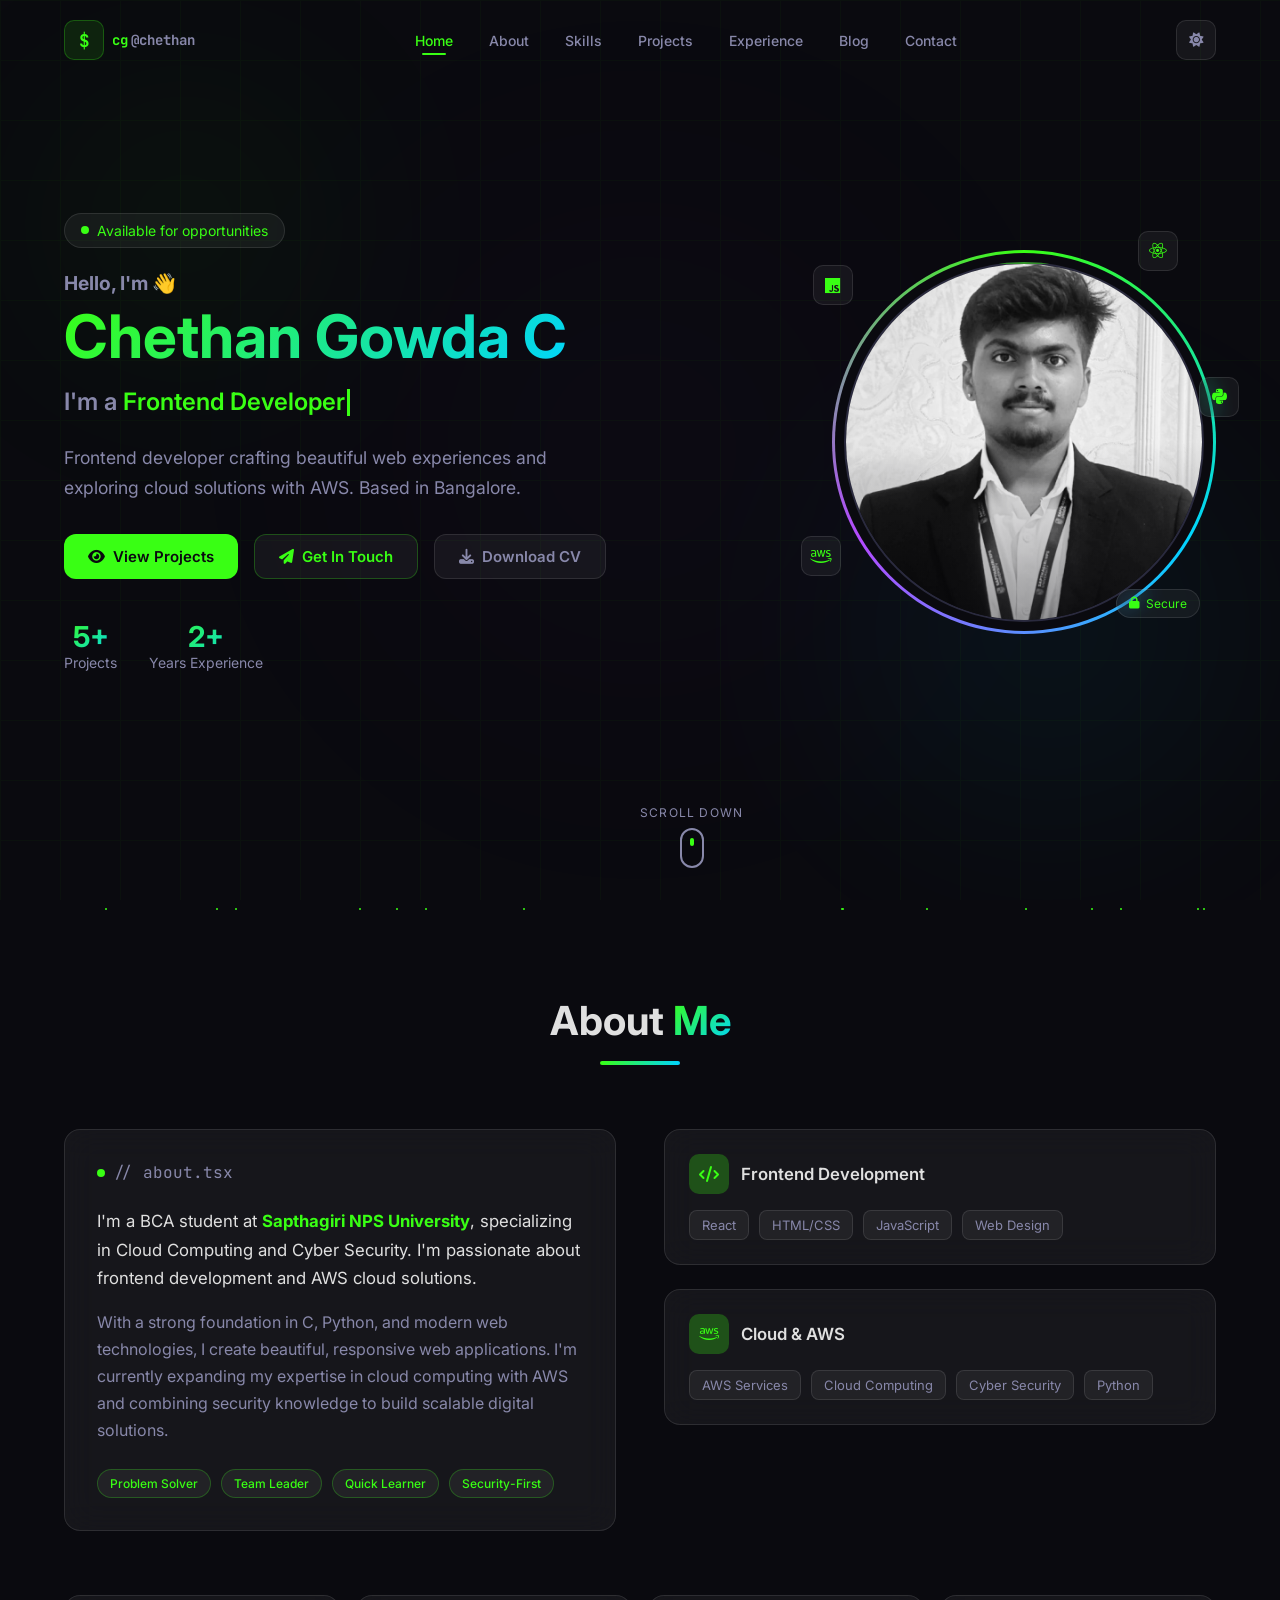
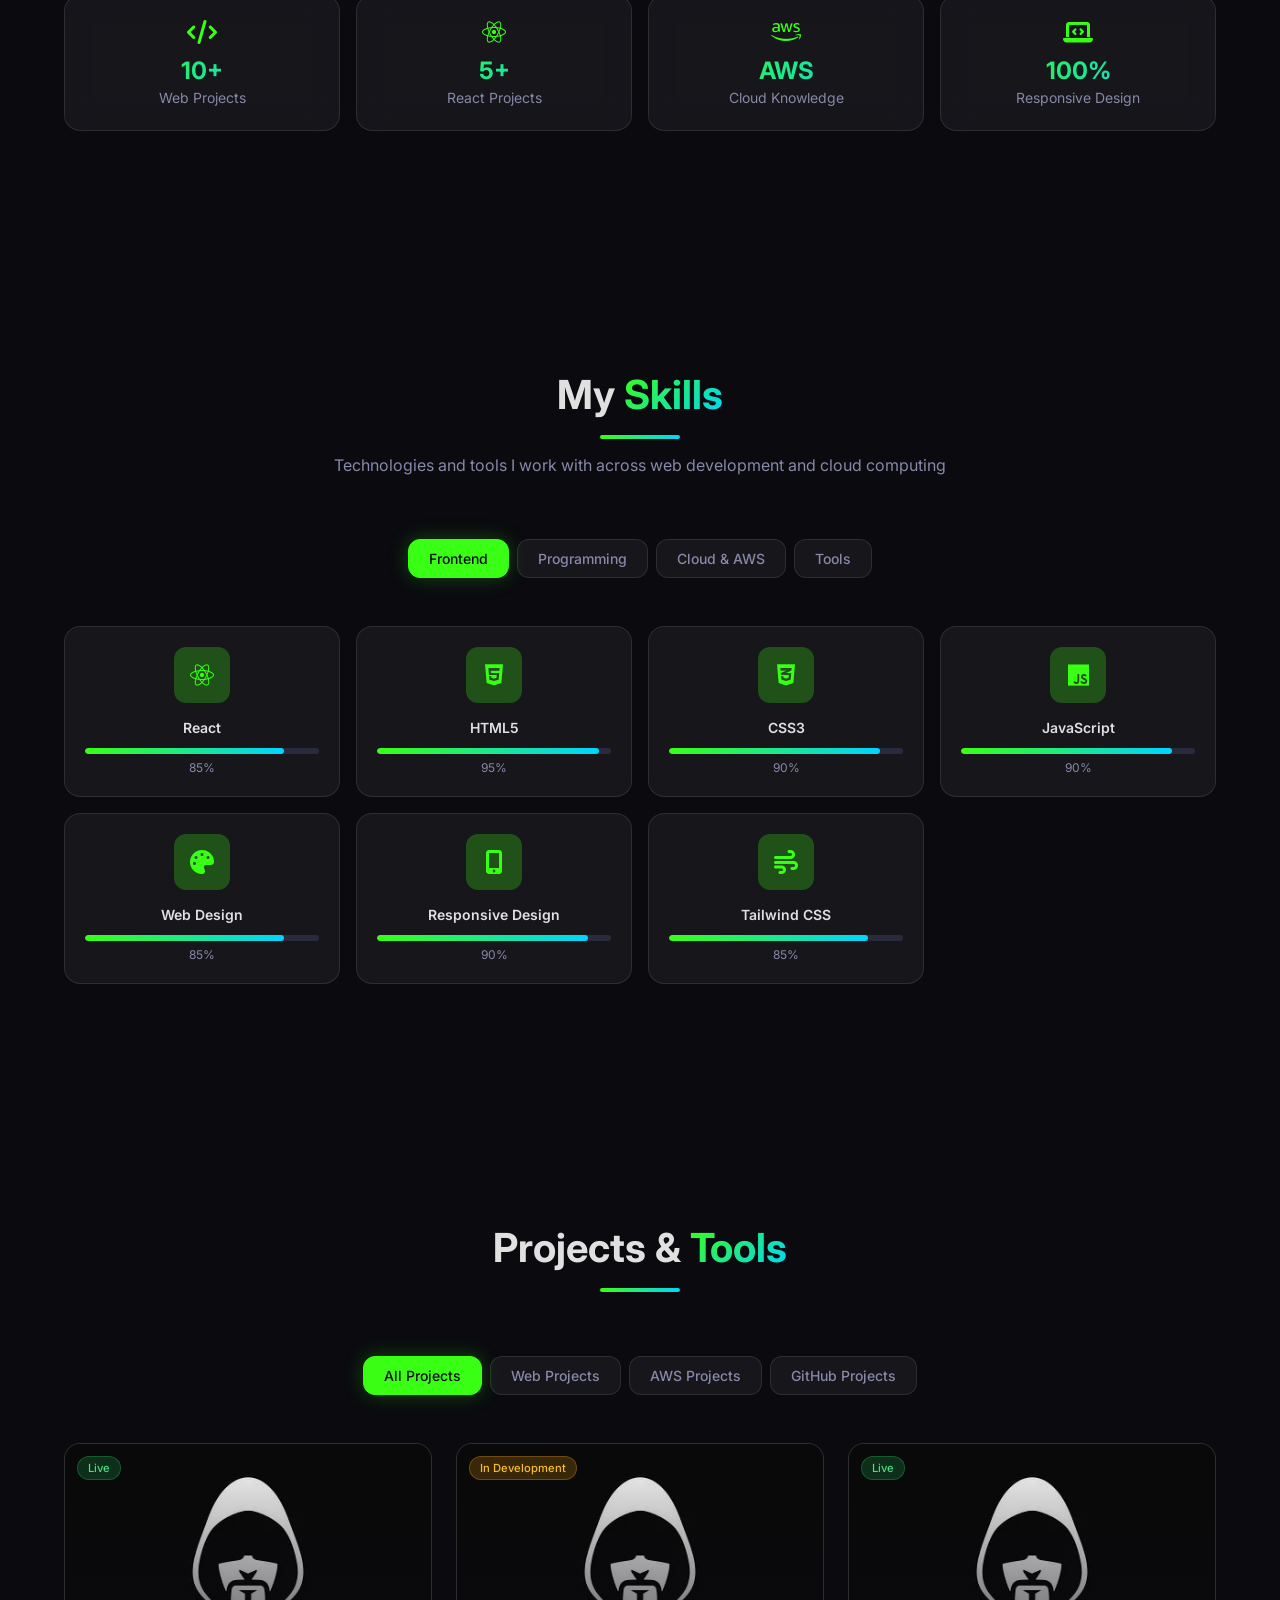
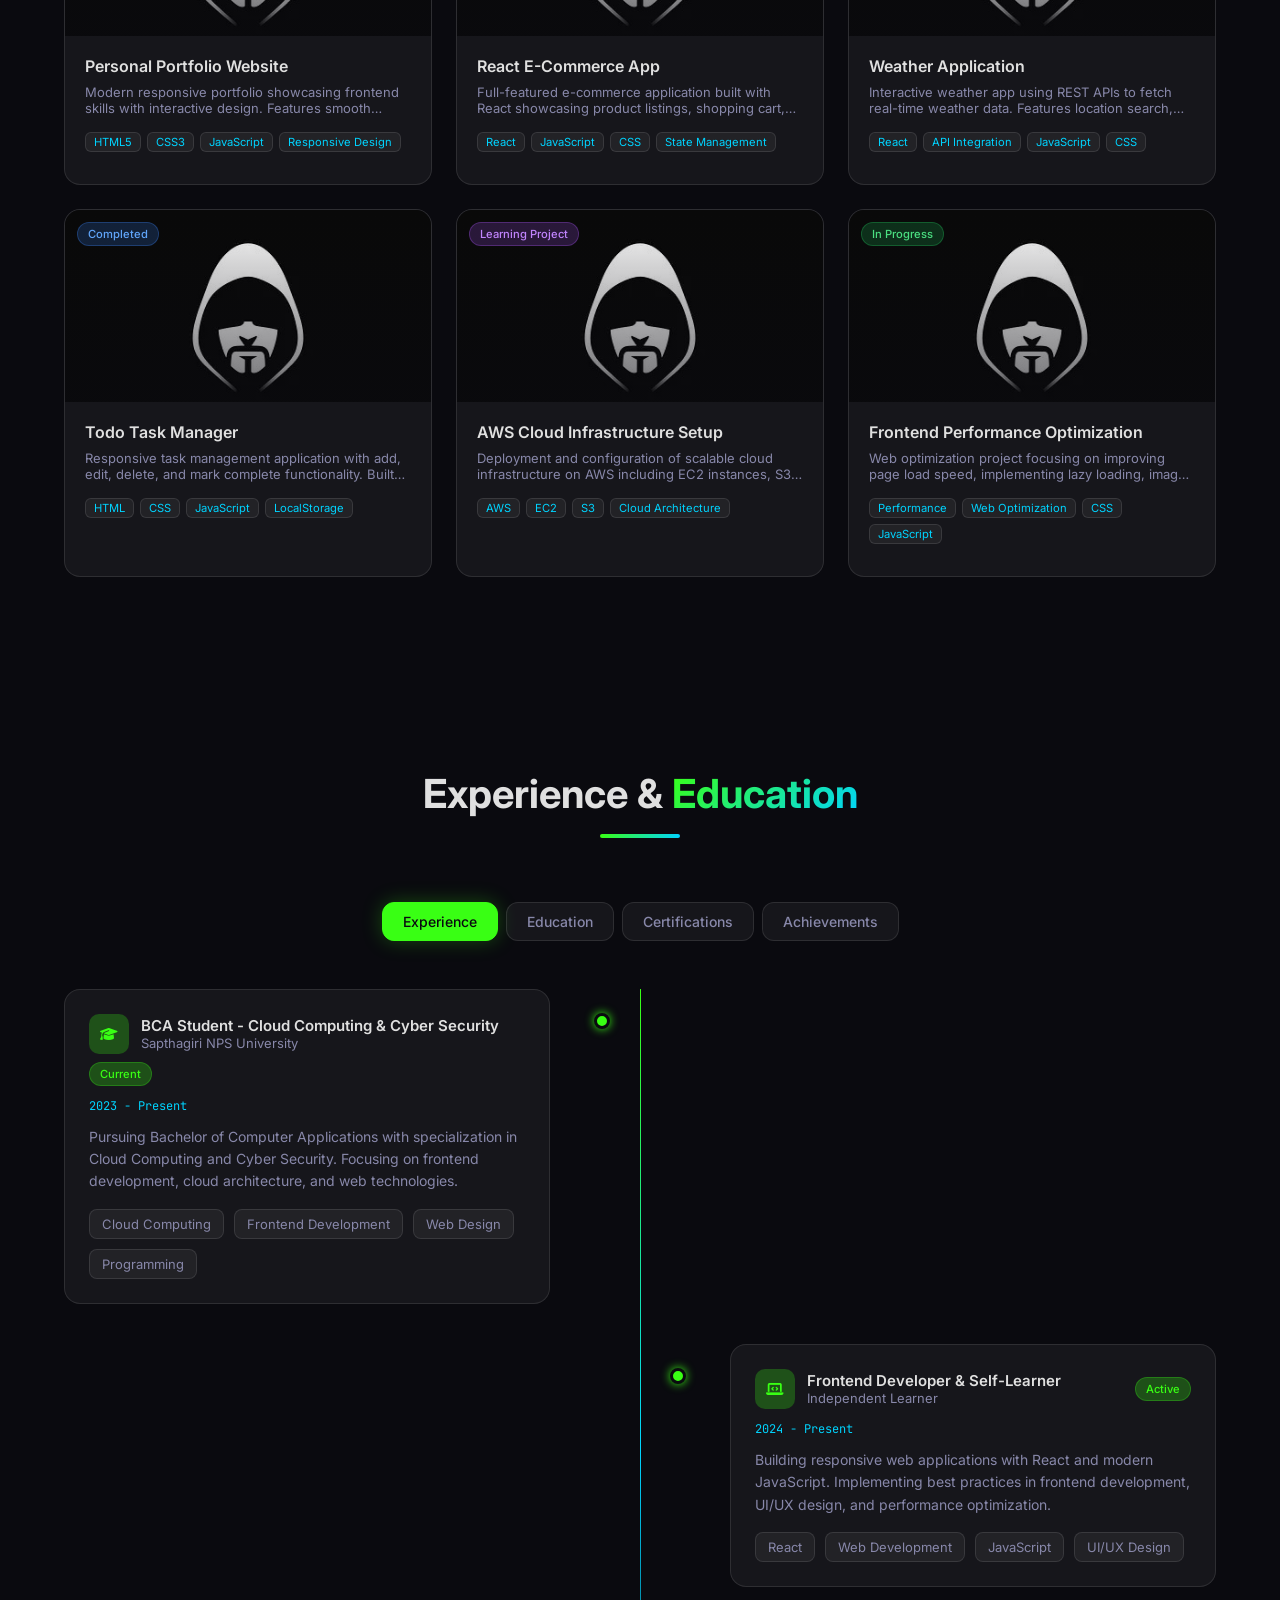
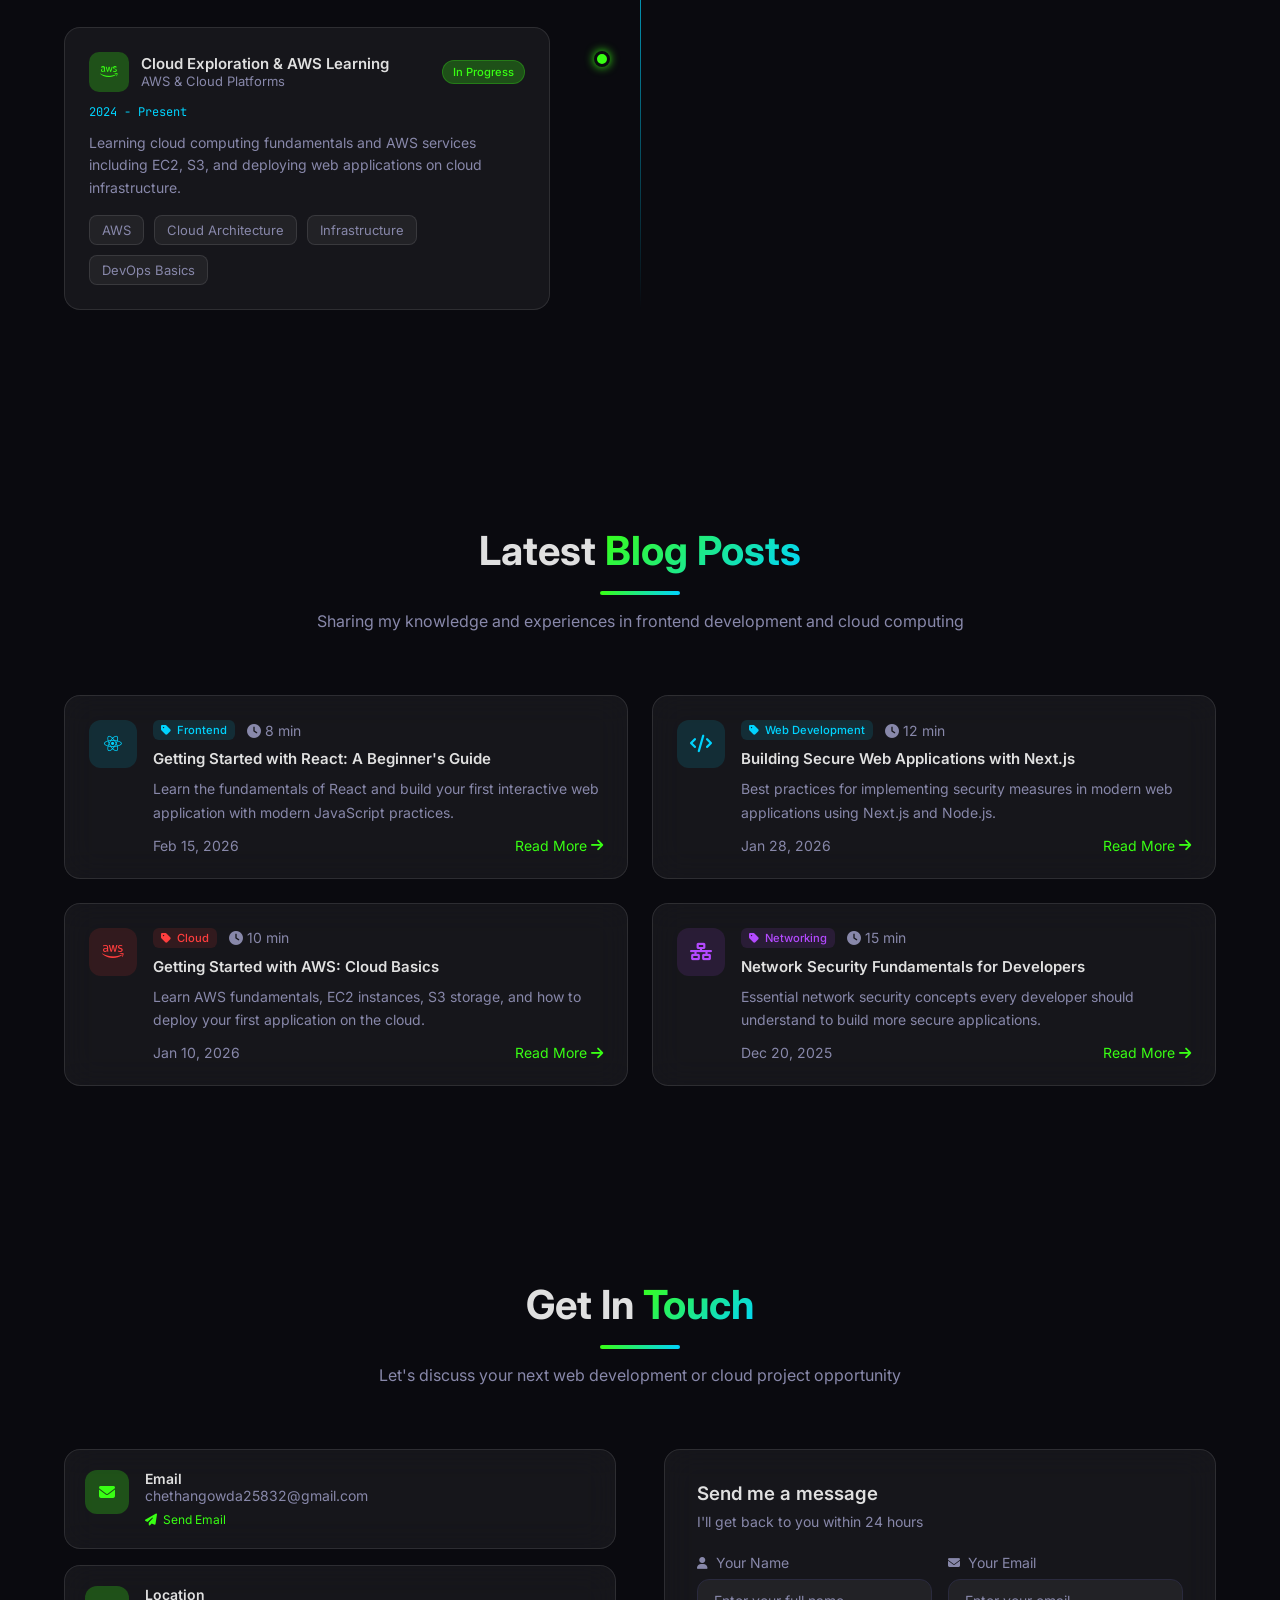
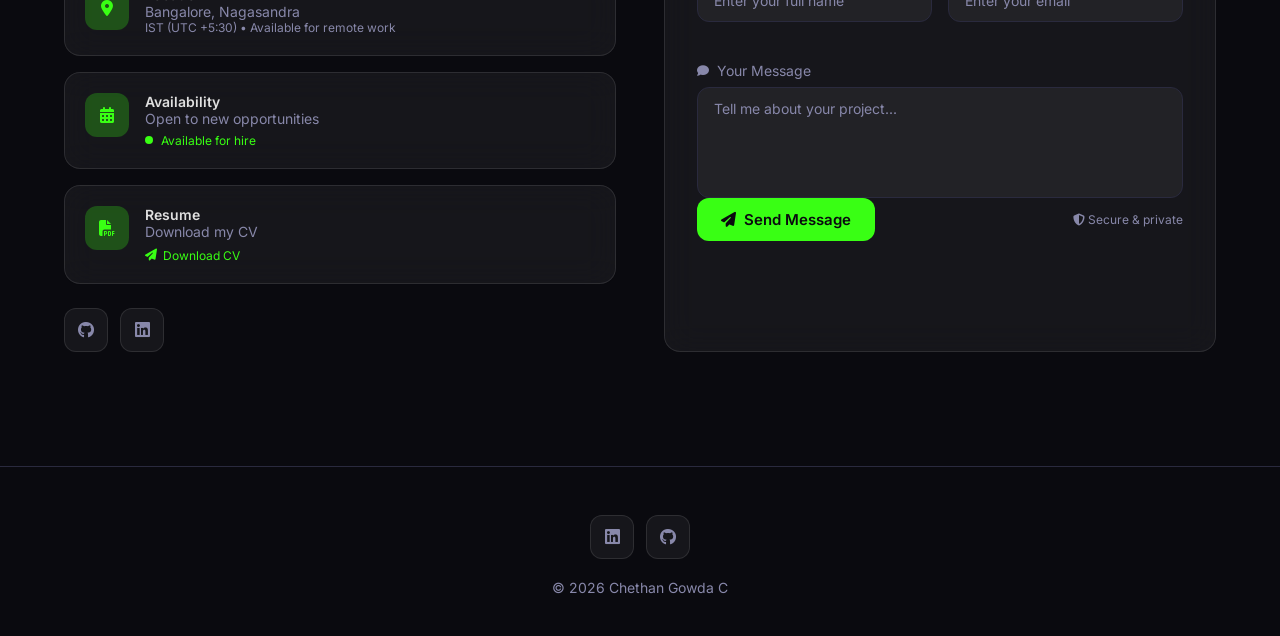
==== index.html @ 8b2dce55 "first commit" ====
<!DOCTYPE html>
<html lang="en" class="dark">
<head>
  <meta charset="UTF-8" />
  <meta name="viewport" content="width=device-width, initial-scale=1.0" />
  <title>Chethan Gowda C | Frontend Developer & AWS Cloud Professional</title>
  <meta name="description" content="Chethan Gowda C – Frontend developer, AWS cloud professional, and BCA student at Sapthagiri NPS University. Explore my projects, skills, and experience." />
  <link rel="preconnect" href="https://fonts.googleapis.com" />
  <link rel="preconnect" href="https://fonts.gstatic.com" crossorigin />
  <link href="https://fonts.googleapis.com/css2?family=Inter:wght@300;400;500;600;700;800&family=JetBrains+Mono:wght@400;600&display=swap" rel="stylesheet" />
  <!-- Font Awesome for icons -->
  <link rel="stylesheet" href="https://cdnjs.cloudflare.com/ajax/libs/font-awesome/6.5.1/css/all.min.css" />
  <link rel="stylesheet" href="style.css" />
</head>
<body>
  <!-- Cyber Grid Background -->
  <div class="cyber-grid"></div>

  <!-- Floating Particles -->
  <div id="particles-container"></div>

  <!-- ===== NAVBAR ===== -->
  <nav id="navbar">
    <div class="nav-inner">
      <button class="nav-logo" onclick="scrollToSection('home')">
        <div class="nav-logo-icon"><span>$</span></div>
        <div class="nav-logo-text"><span class="neon">cg</span><span class="muted">@chethan</span></div>
      </button>

      <div class="nav-links" id="nav-links">
        <button onclick="scrollToSection('home')" data-section="home">Home</button>
        <button onclick="scrollToSection('about')" data-section="about">About</button>
        <button onclick="scrollToSection('skills')" data-section="skills">Skills</button>
        <button onclick="scrollToSection('projects')" data-section="projects">Projects</button>
        <button onclick="scrollToSection('experience')" data-section="experience">Experience</button>
        <button onclick="scrollToSection('blog')" data-section="blog">Blog</button>
        <button onclick="scrollToSection('contact')" data-section="contact">Contact</button>
      </div>

      <div class="nav-actions">
        <button id="theme-toggle" class="icon-btn" title="Toggle theme" onclick="toggleTheme()">
          <i class="fas fa-sun"></i>
        </button>
        <button class="icon-btn mobile-menu-btn" id="mobile-menu-btn" onclick="toggleMobileMenu()">
          <i class="fas fa-bars"></i>
        </button>
      </div>
    </div>

    <!-- Mobile Menu -->
    <div class="mobile-menu" id="mobile-menu">
      <button onclick="scrollToSection('home'); closeMobileMenu()" data-section="home">Home</button>
      <button onclick="scrollToSection('about'); closeMobileMenu()" data-section="about">About</button>
      <button onclick="scrollToSection('skills'); closeMobileMenu()" data-section="skills">Skills</button>
      <button onclick="scrollToSection('projects'); closeMobileMenu()" data-section="projects">Projects</button>
      <button onclick="scrollToSection('experience'); closeMobileMenu()" data-section="experience">Experience</button>
      <button onclick="scrollToSection('blog'); closeMobileMenu()" data-section="blog">Blog</button>
      <button onclick="scrollToSection('contact'); closeMobileMenu()" data-section="contact">Contact</button>
    </div>
  </nav>

  <!-- ===== HERO ===== -->
  <section id="home">
    <div class="orb orb-1"></div>
    <div class="orb orb-2"></div>
    <div class="orb orb-3"></div>

    <div class="section-container hero-inner">
      <div class="hero-text animate-in" style="--delay:0s">
        <div class="status-badge animate-in" style="--delay:0.2s">
          <span class="status-dot"></span>
          <span>Available for opportunities</span>
        </div>

        <h1 class="animate-in" style="--delay:0.3s">
          <span class="muted small-label">Hello, I'm 👋</span>
          <span class="gradient-text">Chethan Gowda C</span>
        </h1>

        <div class="typing-wrapper animate-in" style="--delay:0.4s">
          <span class="muted">I'm a </span>
          <span class="neon" id="typed-text"></span><span class="typing-cursor"></span>
        </div>

        <p class="hero-desc animate-in" style="--delay:0.5s">
          Frontend developer crafting beautiful web experiences and exploring cloud solutions with AWS. Based in Bangalore.
        </p>

        <div class="hero-btns animate-in" style="--delay:0.6s">
          <a href="#projects" onclick="scrollToSection('projects'); return false;" class="btn btn-primary">
            <i class="fas fa-eye"></i> View Projects
          </a>
          <a href="#contact" onclick="scrollToSection('contact'); return false;" class="btn btn-outline">
            <i class="fas fa-paper-plane"></i> Get In Touch
          </a>
          <a href="images/Chethan.pdf" download="Chethan_Gowda_C_CV.pdf" class="btn btn-ghost">
            <i class="fas fa-download"></i> Download CV
          </a>
        </div>

        <div class="hero-stats animate-in" style="--delay:0.8s">
          <div class="stat">
            <div class="stat-val gradient-text">5+</div>
            <div class="stat-lbl muted">Projects</div>
          </div>
          <div class="stat">
            <div class="stat-val gradient-text">2+</div>
            <div class="stat-lbl muted">Years Experience</div>
          </div>
        </div>
      </div>

      <div class="hero-image animate-in" style="--delay:0.4s">
        <div class="profile-ring">
          <div class="profile-ring-inner"></div>
        </div>
        <div class="profile-img-wrap">
          <img src="images/pic.png" alt="Aakash Sapkota" class="profile-img" />
          <div class="img-overlay"></div>
        </div>
        <div class="scan-line-wrap">
          <div class="scan-line"></div>
        </div>
        <div class="secure-badge float-anim">
          <i class="fas fa-lock"></i> Secure
        </div>
        <div class="float-icon fi-1 float-anim" style="--fd:0s"><i class="fab fa-js"></i></div>
        <div class="float-icon fi-2 float-anim" style="--fd:1s"><i class="fab fa-react"></i></div>
        <div class="float-icon fi-3 float-anim" style="--fd:2s"><i class="fab fa-aws"></i></div>
        <div class="float-icon fi-4 float-anim" style="--fd:1.5s"><i class="fab fa-python"></i></div>
      </div>
    </div>

    <div class="scroll-indicator animate-in" style="--delay:1.2s">
      <span>Scroll Down</span>
      <div class="scroll-mouse"><div class="scroll-dot"></div></div>
    </div>
  </section>

  <!-- ===== ABOUT ===== -->
  <section id="about">
    <div class="section-container">
      <div class="section-header reveal">
        <h2>About <span class="gradient-text">Me</span></h2>
        <div class="divider-line"></div>
      </div>

      <div class="about-grid">
        <div class="glass-card reveal" style="--delay:0s">
          <div class="code-label"><span class="dot-green"></span><span class="muted font-mono">// about.tsx</span></div>
          <p class="about-bio">
            I'm a BCA student at <strong class="neon">Sapthagiri NPS University</strong>, specializing in Cloud Computing and Cyber Security. I'm passionate about frontend development and AWS cloud solutions.
          </p>
          <p class="muted mt-4 lh-relaxed">
            With a strong foundation in C, Python, and modern web technologies, I create beautiful, responsive web applications. I'm currently expanding my expertise in cloud computing with AWS and combining security knowledge to build scalable digital solutions.
          </p>
          <div class="tags mt-6">
            <span class="tag">Problem Solver</span>
            <span class="tag">Team Leader</span>
            <span class="tag">Quick Learner</span>
            <span class="tag">Security-First</span>
          </div>
        </div>

        <div class="about-highlights reveal" style="--delay:0.2s">
          <div class="glass-card highlight-card">
            <div class="highlight-header">
              <div class="highlight-icon"><i class="fas fa-code"></i></div>
              <h3>Frontend Development</h3>
            </div>
            <div class="tags">
              <span class="tag-sm">React</span>
              <span class="tag-sm">HTML/CSS</span>
              <span class="tag-sm">JavaScript</span>
              <span class="tag-sm">Web Design</span>
            </div>
          </div>
          <div class="glass-card highlight-card">
            <div class="highlight-header">
              <div class="highlight-icon"><i class="fab fa-aws"></i></div>
              <h3>Cloud & AWS</h3>
            </div>
            <div class="tags">
              <span class="tag-sm">AWS Services</span>
              <span class="tag-sm">Cloud Computing</span>
              <span class="tag-sm">Cyber Security</span>
              <span class="tag-sm">Python</span>
            </div>
          </div>
        </div>
      </div>

      <div class="stats-row">
        <div class="glass-card stat-card reveal" style="--delay:0s">
          <i class="fas fa-code stat-icon"></i>
          <div class="stat-val gradient-text">10+</div>
          <div class="stat-lbl muted">Web Projects</div>
        </div>
        <div class="glass-card stat-card reveal" style="--delay:0.1s">
          <i class="fab fa-react stat-icon"></i>
          <div class="stat-val gradient-text">5+</div>
          <div class="stat-lbl muted">React Projects</div>
        </div>
        <div class="glass-card stat-card reveal" style="--delay:0.2s">
          <i class="fab fa-aws stat-icon"></i>
          <div class="stat-val gradient-text">AWS</div>
          <div class="stat-lbl muted">Cloud Knowledge</div>
        </div>
        <div class="glass-card stat-card reveal" style="--delay:0.3s">
          <i class="fas fa-laptop-code stat-icon"></i>
          <div class="stat-val gradient-text">100%</div>
          <div class="stat-lbl muted">Responsive Design</div>
        </div>
      </div>
    </div>
  </section>

  <!-- ===== SKILLS ===== -->
  <section id="skills">
    <div class="section-container">
      <div class="section-header reveal">
        <h2>My <span class="gradient-text">Skills</span></h2>
        <div class="divider-line"></div>
        <p class="muted mt-4">Technologies and tools I work with across web development and cloud computing</p>
      </div>

      <div class="tab-btns reveal" id="skill-tabs">
        <button class="tab-btn active" onclick="switchSkillTab(0, this)">Frontend</button>
        <button class="tab-btn" onclick="switchSkillTab(1, this)">Programming</button>
        <button class="tab-btn" onclick="switchSkillTab(2, this)">Cloud & AWS</button>
        <button class="tab-btn" onclick="switchSkillTab(3, this)">Tools</button>
      </div>

      <div id="skills-grid" class="skills-grid reveal"></div>
    </div>
  </section>

  <!-- ===== PROJECTS ===== -->
  <section id="projects">
    <div class="section-container">
      <div class="section-header reveal">
        <h2>Projects &amp; <span class="gradient-text">Tools</span></h2>
        <div class="divider-line"></div>
      </div>

      <div class="tab-btns reveal" id="project-filter-btns">
        <button class="tab-btn active" onclick="filterProjects('all', this)">All Projects</button>
        <button class="tab-btn" onclick="filterProjects('web', this)">Web Projects</button>
        <button class="tab-btn" onclick="filterProjects('aws', this)">AWS Projects</button>
        <button class="tab-btn" onclick="filterProjects('github', this)">GitHub Projects</button>
      </div>

      <div id="projects-grid" class="projects-grid"></div>
    </div>
  </section>

  <!-- ===== EXPERIENCE ===== -->
  <section id="experience">
    <div class="section-container">
      <div class="section-header reveal">
        <h2>Experience &amp; <span class="gradient-text">Education</span></h2>
        <div class="divider-line"></div>
      </div>

      <div class="tab-btns reveal" id="exp-tabs">
        <button class="tab-btn active" onclick="switchExpTab('experience', this)">Experience</button>
        <button class="tab-btn" onclick="switchExpTab('education', this)">Education</button>
        <button class="tab-btn" onclick="switchExpTab('certifications', this)">Certifications</button>
        <button class="tab-btn" onclick="switchExpTab('achievements', this)">Achievements</button>
      </div>

      <div id="exp-content"></div>
    </div>
  </section>

  <!-- ===== BLOG ===== -->
  <section id="blog" class="section-auto">
    <div class="section-container">
      <div class="section-header reveal">
        <h2>Latest <span class="gradient-text">Blog Posts</span></h2>
        <div class="divider-line"></div>
        <p class="muted mt-4">Sharing my knowledge and experiences in frontend development and cloud computing</p>
      </div>

      <div class="blog-grid">
        <article class="glass-card blog-card reveal" style="--delay:0s">
          <div class="blog-icon" style="background:rgba(0,212,255,0.12)"><i class="fab fa-react" style="color:var(--cyber-blue)"></i></div>
          <div class="blog-body">
            <div class="blog-meta">
              <span class="blog-cat" style="background:rgba(0,212,255,0.12);color:var(--cyber-blue)"><i class="fas fa-tag"></i> Frontend</span>
              <span class="muted small"><i class="fas fa-clock"></i> 8 min</span>
            </div>
            <h3>Getting Started with React: A Beginner's Guide</h3>
            <p class="muted small lh-relaxed">Learn the fundamentals of React and build your first interactive web application with modern JavaScript practices.</p>
            <div class="blog-footer">
              <span class="muted small">Feb 15, 2026</span>
              <span class="neon small">Read More <i class="fas fa-arrow-right"></i></span>
            </div>
          </div>
        </article>

        <article class="glass-card blog-card reveal" style="--delay:0.1s">
          <div class="blog-icon" style="background:rgba(0,212,255,0.12)"><i class="fas fa-code" style="color:var(--cyber-blue)"></i></div>
          <div class="blog-body">
            <div class="blog-meta">
              <span class="blog-cat" style="background:rgba(0,212,255,0.12);color:var(--cyber-blue)"><i class="fas fa-tag"></i> Web Development</span>
              <span class="muted small"><i class="fas fa-clock"></i> 12 min</span>
            </div>
            <h3>Building Secure Web Applications with Next.js</h3>
            <p class="muted small lh-relaxed">Best practices for implementing security measures in modern web applications using Next.js and Node.js.</p>
            <div class="blog-footer">
              <span class="muted small">Jan 28, 2026</span>
              <span class="neon small">Read More <i class="fas fa-arrow-right"></i></span>
            </div>
          </div>
        </article>

        <article class="glass-card blog-card reveal" style="--delay:0.2s">
          <div class="blog-icon" style="background:rgba(255,62,62,0.12)"><i class="fab fa-aws" style="color:var(--accent-red)"></i></div>
          <div class="blog-body">
            <div class="blog-meta">
              <span class="blog-cat" style="background:rgba(255,62,62,0.12);color:var(--accent-red)"><i class="fas fa-tag"></i> Cloud</span>
              <span class="muted small"><i class="fas fa-clock"></i> 10 min</span>
            </div>
            <h3>Getting Started with AWS: Cloud Basics</h3>
            <p class="muted small lh-relaxed">Learn AWS fundamentals, EC2 instances, S3 storage, and how to deploy your first application on the cloud.</p>
            <div class="blog-footer">
              <span class="muted small">Jan 10, 2026</span>
              <span class="neon small">Read More <i class="fas fa-arrow-right"></i></span>
            </div>
          </div>
        </article>

        <article class="glass-card blog-card reveal" style="--delay:0.3s">
          <div class="blog-icon" style="background:rgba(180,74,255,0.12)"><i class="fas fa-network-wired" style="color:var(--cyber-purple)"></i></div>
          <div class="blog-body">
            <div class="blog-meta">
              <span class="blog-cat" style="background:rgba(180,74,255,0.12);color:var(--cyber-purple)"><i class="fas fa-tag"></i> Networking</span>
              <span class="muted small"><i class="fas fa-clock"></i> 15 min</span>
            </div>
            <h3>Network Security Fundamentals for Developers</h3>
            <p class="muted small lh-relaxed">Essential network security concepts every developer should understand to build more secure applications.</p>
            <div class="blog-footer">
              <span class="muted small">Dec 20, 2025</span>
              <span class="neon small">Read More <i class="fas fa-arrow-right"></i></span>
            </div>
          </div>
        </article>
      </div>
    </div>
  </section>

  <!-- ===== CONTACT ===== -->
  <section id="contact">
    <div class="section-container">
      <div class="section-header reveal">
        <h2>Get In <span class="gradient-text">Touch</span></h2>
        <div class="divider-line"></div>
        <p class="muted mt-4">Let's discuss your next web development or cloud project opportunity</p>
      </div>

      <div class="contact-grid">
        <div class="contact-info reveal" style="--delay:0s">
          <div class="glass-card contact-card">
            <div class="contact-icon"><i class="fas fa-envelope"></i></div>
            <div>
              <h3 class="small fw-600">Email</h3>
              <p class="muted small">chethangowda25832@gmail.com</p>
              <a href="mailto:chethangowda25832@gmail.com" class="contact-link"><i class="fas fa-paper-plane"></i> Send Email</a>
            </div>
          </div>
          <div class="glass-card contact-card">
            <div class="contact-icon"><i class="fas fa-map-marker-alt"></i></div>
            <div>
              <h3 class="small fw-600">Location</h3>
              <p class="muted small">Bangalore, Nagasandra</p>
              <p class="muted x-small">IST (UTC +5:30) • Available for remote work</p>
            </div>
          </div>
          <div class="glass-card contact-card">
            <div class="contact-icon"><i class="fas fa-calendar-alt"></i></div>
            <div>
              <h3 class="small fw-600">Availability</h3>
              <p class="muted small">Open to new opportunities</p>
              <div class="avail-status">
                <span class="status-dot"></span>
                <span class="neon x-small">Available for hire</span>
              </div>
            </div>
          </div>
          <div class="glass-card contact-card">
            <div class="contact-icon"><i class="fas fa-file-pdf"></i></div>
            <div>
              <h3 class="small fw-600">Resume</h3>
              <p class="muted small">Download my CV</p>
              <a href="images/Chethan.pdf" download="Chethan_Gowda_C_CV.pdf" class="contact-link"><i class="fas fa-paper-plane"></i> Download CV</a>
            </div>
          </div>

          <div class="social-links reveal" style="--delay:0.4s">
            <a href="https://github.com/chethangowda25832-ctrl" target="_blank" rel="noopener" title="GitHub" class="social-btn"><i class="fab fa-github"></i></a>
            <a href="https://www.linkedin.com/in/chethan-gowda-c-4b5a1a3b1" target="_blank" rel="noopener" title="LinkedIn" class="social-btn"><i class="fab fa-linkedin"></i></a>
          </div>
        </div>

        <div class="glass-card contact-form-card reveal" style="--delay:0.2s">
          <h3 class="fw-600 mb-2">Send me a message</h3>
          <p class="muted small mb-6">I'll get back to you within 24 hours</p>
          <form id="contact-form" onsubmit="handleContactForm(event)">
            <div class="form-row">
              <div class="form-group">
                <label for="name"><i class="fas fa-user"></i> Your Name</label>
                <input type="text" id="name" required minlength="2" placeholder="Enter your full name" />
              </div>
              <div class="form-group">
                <label for="email"><i class="fas fa-envelope"></i> Your Email</label>
                <input type="email" id="email" required placeholder="Enter your email" />
              </div>
            </div>
            <div class="form-group">
              <label for="message"><i class="fas fa-comment"></i> Your Message</label>
              <textarea id="message" rows="5" required minlength="10" placeholder="Tell me about your project..."></textarea>
            </div>
            <div class="form-footer">
              <button type="submit" class="btn btn-primary" id="send-btn">
                <i class="fas fa-paper-plane"></i> Send Message
              </button>
              <span class="muted x-small"><i class="fas fa-shield-alt"></i> Secure &amp; private</span>
            </div>
          </form>
        </div>
      </div>
    </div>
  </section>

  <!-- ===== FOOTER ===== -->
  <footer>
    <div class="section-container footer-inner">
      <div class="social-links">
        <a href="https://www.linkedin.com/in/chethan-gowda-c-4b5a1a3b1/" target="_blank" rel="noopener" title="LinkedIn" class="social-btn"><i class="fab fa-linkedin"></i></a>
        <a href="https://www.instagrchethangowda25832-ctrl" target="_blank" rel="noopener" title="GitHub" class="social-btn"><i class="fab fa-github"></i></a>
         </div>
      <p class="muted small">© <span id="year"></span> Chethan Gowda C

  <script src="script.js"></script>
</body>
</html>
---- style.css ----
/* ===== THEME VARIABLES ===== */
:root {
  --neon-green: #39ff14;
  --neon-green-dim: #39ff1440;
  --cyber-blue: #00d4ff;
  --cyber-blue-dim: #00d4ff30;
  --cyber-purple: #b44aff;
  --accent-red: #ff3e3e;
  --dark-bg: #0a0a0f;
  --dark-surface: #12121a;
  --dark-card: #1a1a2e;
  --dark-border: #2a2a3e;
  --dark-text: #e0e0e0;
  --dark-text-muted: #8888aa;
  --light-bg: #f0f2f5;
  --light-surface: #ffffff;
  --light-card: #ffffff;
  --light-border: #e0e0e0;
  --light-text: #1a1a2e;
  --light-text-muted: #666688;
  --radius: 16px;
  --radius-sm: 8px;
  --glass-bg: rgba(255, 255, 255, 0.05);
  --glass-border: rgba(255, 255, 255, 0.1);
  --transition: 0.3s cubic-bezier(0.4, 0, 0.2, 1);
  /* Active theme defaults (dark) */
  --bg: var(--dark-bg);
  --surface: var(--dark-surface);
  --card: var(--dark-card);
  --border: var(--dark-border);
  --text: var(--dark-text);
  --text-muted: var(--dark-text-muted);
}

html.light {
  --bg: var(--light-bg);
  --surface: var(--light-surface);
  --card: var(--light-card);
  --border: var(--light-border);
  --text: var(--light-text);
  --text-muted: var(--light-text-muted);
  --glass-bg: rgba(255, 255, 255, 0.7);
  --glass-border: rgba(0, 0, 0, 0.1);
}

/* ===== RESET & BASE ===== */
*, *::before, *::after { box-sizing: border-box; margin: 0; padding: 0; }
html { scroll-behavior: smooth; font-size: 16px; }
body {
  font-family: 'Inter', system-ui, -apple-system, sans-serif;
  background: var(--bg);
  color: var(--text);
  overflow-x: hidden;
  transition: background 0.4s, color 0.4s;
}
a { text-decoration: none; color: inherit; }
button { border: none; background: none; cursor: pointer; font-family: inherit; color: inherit; }
img { display: block; max-width: 100%; }

/* ===== SCROLLBAR ===== */
::-webkit-scrollbar { width: 6px; }
::-webkit-scrollbar-track { background: transparent; }
::-webkit-scrollbar-thumb { background: var(--neon-green-dim); border-radius: 10px; }
::-webkit-scrollbar-thumb:hover { background: var(--neon-green); }

/* ===== UTILITY ===== */
.neon { color: var(--neon-green); }
.muted { color: var(--text-muted); }
.gradient-text {
  background: linear-gradient(135deg, var(--neon-green), var(--cyber-blue));
  -webkit-background-clip: text;
  -webkit-text-fill-color: transparent;
  background-clip: text;
}
.font-mono { font-family: 'JetBrains Mono', monospace; }
.mt-4 { margin-top: 1rem; }
.mt-6 { margin-top: 1.5rem; }
.mb-2 { margin-bottom: 0.5rem; }
.mb-6 { margin-bottom: 1.5rem; }
.lh-relaxed { line-height: 1.7; }
.fw-600 { font-weight: 600; }
.small { font-size: 0.875rem; }
.x-small { font-size: 0.75rem; }

/* ===== BACKGROUND EFFECTS ===== */
.cyber-grid {
  position: fixed;
  inset: 0;
  pointer-events: none;
  z-index: 0;
  opacity: 0.03;
  background-image:
    linear-gradient(var(--neon-green) 1px, transparent 1px),
    linear-gradient(90deg, var(--neon-green) 1px, transparent 1px);
  background-size: 60px 60px;
}
html.light .cyber-grid {
  opacity: 0.02;
  background-image:
    linear-gradient(rgba(0,0,0,0.1) 1px, transparent 1px),
    linear-gradient(90deg, rgba(0,0,0,0.1) 1px, transparent 1px);
}

/* ===== GLASS ===== */
.glass {
  background: var(--glass-bg);
  backdrop-filter: blur(20px);
  -webkit-backdrop-filter: blur(20px);
  border: 1px solid var(--glass-border);
  border-radius: var(--radius);
}
.glass-card {
  background: var(--glass-bg);
  backdrop-filter: blur(16px);
  -webkit-backdrop-filter: blur(16px);
  border: 1px solid var(--glass-border);
  border-radius: var(--radius);
  transition: border-color var(--transition), box-shadow var(--transition), transform var(--transition);
}
.glass-card:hover {
  border-color: var(--neon-green-dim);
  box-shadow: 0 0 30px var(--neon-green-dim);
  transform: translateY(-4px);
}

/* ===== SECTIONS ===== */
section {
  position: relative;
  z-index: 1;
  min-height: 100vh;
  display: flex;
  flex-direction: column;
  justify-content: center;
  padding: 96px 0;
}
section.section-auto {
  min-height: auto;
  padding: 80px 0;
}
.section-container {
  max-width: 1200px;
  margin: 0 auto;
  padding: 0 1.5rem;
  width: 100%;
}
.section-header {
  text-align: center;
  margin-bottom: 4rem;
}
.section-header h2 {
  font-size: clamp(1.8rem, 4vw, 2.5rem);
  font-weight: 700;
  margin-bottom: 1rem;
}
.divider-line {
  width: 80px;
  height: 4px;
  background: linear-gradient(90deg, var(--neon-green), var(--cyber-blue));
  border-radius: 99px;
  margin: 0 auto;
}

/* ===== NAVBAR ===== */
#navbar {
  position: fixed;
  top: 0; left: 0; right: 0;
  z-index: 100;
  transition: all 0.3s ease;
  padding: 20px 0;
}
#navbar.scrolled {
  padding: 12px 0;
  background: var(--glass-bg);
  backdrop-filter: blur(20px);
  -webkit-backdrop-filter: blur(20px);
  border-bottom: 1px solid var(--glass-border);
  box-shadow: 0 4px 30px var(--neon-green-dim);
}
.nav-inner {
  max-width: 1200px;
  margin: 0 auto;
  padding: 0 1.5rem;
  display: flex;
  align-items: center;
  justify-content: space-between;
  gap: 1rem;
}
.nav-logo {
  display: flex;
  align-items: center;
  gap: 0.5rem;
  cursor: pointer;
}
.nav-logo-icon {
  width: 40px; height: 40px;
  border-radius: 10px;
  background: rgba(57,255,20,0.1);
  border: 1px solid var(--neon-green-dim);
  display: flex; align-items: center; justify-content: center;
  transition: box-shadow 0.3s;
}
.nav-logo-icon:hover { box-shadow: 0 0 20px var(--neon-green-dim); }
.nav-logo-icon span { color: var(--neon-green); font-family: 'JetBrains Mono', monospace; font-size: 1.1rem; font-weight: 700; }
.nav-logo-text { display: flex; gap: 0.2rem; font-family: 'JetBrains Mono', monospace; font-size: 0.875rem; font-weight: 700; }
.nav-links {
  display: flex;
  align-items: center;
  gap: 0.25rem;
}
.nav-links button {
  padding: 0.5rem 1rem;
  border-radius: 10px;
  font-size: 0.875rem;
  font-weight: 500;
  color: var(--text-muted);
  transition: all 0.3s;
  position: relative;
}
.nav-links button:hover { color: var(--text); }
.nav-links button.active { color: var(--neon-green); }
.nav-links button.active::after {
  content: '';
  position: absolute;
  bottom: 2px; left: 50%;
  transform: translateX(-50%);
  width: 24px; height: 2px;
  background: var(--neon-green);
  border-radius: 99px;
}
.nav-actions { display: flex; align-items: center; gap: 0.75rem; }
.icon-btn {
  width: 40px; height: 40px;
  border-radius: 10px;
  background: var(--glass-bg);
  border: 1px solid var(--glass-border);
  display: flex; align-items: center; justify-content: center;
  color: var(--text-muted);
  transition: all 0.3s;
  font-size: 0.9rem;
}
.icon-btn:hover { color: var(--neon-green); box-shadow: 0 0 15px var(--neon-green-dim); }
.mobile-menu-btn { display: none; }
.mobile-menu {
  display: none;
  position: absolute;
  top: calc(100% + 8px);
  left: 1rem; right: 1rem;
  background: var(--glass-bg);
  backdrop-filter: blur(20px);
  -webkit-backdrop-filter: blur(20px);
  border: 1px solid var(--glass-border);
  border-radius: var(--radius);
  padding: 0.5rem;
  flex-direction: column;
  gap: 0.25rem;
}
.mobile-menu.open { display: flex; }
.mobile-menu button {
  padding: 0.75rem 1rem;
  border-radius: 10px;
  text-align: left;
  font-size: 0.875rem;
  font-weight: 500;
  color: var(--text-muted);
  transition: all 0.3s;
}
.mobile-menu button:hover, .mobile-menu button.active {
  color: var(--neon-green);
  background: var(--neon-green-dim);
}

/* ===== HERO ===== */
#home {
  padding-top: 80px;
  overflow: hidden;
}
.orb {
  position: absolute;
  border-radius: 50%;
  pointer-events: none;
  animation: pulse 4s ease-in-out infinite;
}
.orb-1 { top: 80px; left: 40px; width: 288px; height: 288px; background: var(--neon-green); opacity: 0.05; filter: blur(120px); }
.orb-2 { bottom: 80px; right: 40px; width: 384px; height: 384px; background: var(--cyber-blue); opacity: 0.05; filter: blur(120px); animation-delay: 1s; }
.orb-3 { top: 50%; left: 50%; transform: translate(-50%, -50%); width: 600px; height: 600px; background: var(--cyber-purple); opacity: 0.02; filter: blur(150px); }
@keyframes pulse { 0%, 100% { opacity: 0.05; } 50% { opacity: 0.08; } }

.hero-inner {
  display: flex;
  flex-direction: row;
  align-items: center;
  justify-content: space-between;
  gap: 3rem;
}
.hero-text { flex: 1; }
.status-badge {
  display: inline-flex;
  align-items: center;
  gap: 0.5rem;
  padding: 0.5rem 1rem;
  border-radius: 999px;
  background: var(--glass-bg);
  border: 1px solid var(--glass-border);
  font-size: 0.875rem;
  color: var(--neon-green);
  margin-bottom: 1.5rem;
}
.status-dot {
  width: 8px; height: 8px;
  border-radius: 50%;
  background: var(--neon-green);
  animation: status-pulse 2s ease-in-out infinite;
  flex-shrink: 0;
}
@keyframes status-pulse {
  0%, 100% { box-shadow: 0 0 0 0 rgba(57,255,20,0.4); }
  50% { box-shadow: 0 0 0 6px rgba(57,255,20,0); }
}
h1 { font-size: clamp(2rem, 5vw, 3.75rem); font-weight: 700; line-height: 1.15; margin-bottom: 1rem; }
.small-label { font-size: clamp(1rem, 2vw, 1.2rem); color: var(--text-muted); display: block; margin-bottom: 0.5rem; }
.typing-wrapper { font-size: clamp(1.1rem, 2.5vw, 1.5rem); font-weight: 600; margin-bottom: 1.5rem; min-height: 2rem; }
.typing-cursor {
  display: inline-block;
  width: 3px; height: 1.1em;
  background: var(--neon-green);
  margin-left: 2px;
  vertical-align: text-bottom;
  animation: blink 1s step-end infinite;
}
@keyframes blink { 50% { opacity: 0; } }
.hero-desc { color: var(--text-muted); font-size: clamp(0.95rem, 2vw, 1.1rem); max-width: 500px; margin-bottom: 2rem; line-height: 1.7; }
.hero-btns { display: flex; flex-wrap: wrap; gap: 1rem; }
.hero-stats { display: flex; gap: 2rem; margin-top: 2.5rem; }
.stat { text-align: center; }
.stat-val { font-size: clamp(1.4rem, 3vw, 1.8rem); font-weight: 700; }
.stat-lbl { font-size: 0.875rem; }

/* Profile Image */
.hero-image {
  position: relative;
  flex-shrink: 0;
  width: clamp(240px, 30vw, 384px);
  height: clamp(240px, 30vw, 384px);
}
.profile-ring {
  position: absolute;
  inset: 0;
  border-radius: 50%;
  background: conic-gradient(from 0deg, var(--neon-green), var(--cyber-blue), var(--cyber-purple), var(--neon-green));
  padding: 3px;
  animation: ring-spin 8s linear infinite;
}
.profile-ring-inner { width: 100%; height: 100%; border-radius: 50%; background: var(--bg); }
@keyframes ring-spin { to { transform: rotate(360deg); } }
.profile-img-wrap {
  position: absolute;
  inset: 12px;
  border-radius: 50%;
  overflow: hidden;
  border: 2px solid var(--dark-border);
}
.profile-img { width: 100%; height: 100%; object-fit: cover; }
.img-overlay {
  position: absolute;
  inset: 0;
  background: linear-gradient(to top, var(--dark-bg), transparent, transparent);
  opacity: 0.4;
}
.scan-line-wrap { position: absolute; inset: 12px; border-radius: 50%; overflow: hidden; pointer-events: none; }
.scan-line {
  position: absolute;
  top: 0; left: 0;
  width: 100%; height: 2px;
  background: linear-gradient(90deg, transparent, var(--neon-green), transparent);
  animation: scanLine 3s linear infinite;
  opacity: 0.5;
}
@keyframes scanLine { 0% { transform: translateY(-100%); } 100% { transform: translateY(50vh); } }
.secure-badge {
  position: absolute;
  bottom: 16px; right: 16px;
  background: var(--glass-bg);
  backdrop-filter: blur(10px);
  border: 1px solid var(--glass-border);
  border-radius: 999px;
  padding: 6px 12px;
  font-size: 0.75rem;
  color: var(--neon-green);
  display: flex; align-items: center; gap: 6px;
}
.float-icon {
  position: absolute;
  width: 40px; height: 40px;
  border-radius: 10px;
  background: var(--glass-bg);
  backdrop-filter: blur(10px);
  border: 1px solid var(--glass-border);
  display: flex; align-items: center; justify-content: center;
  color: var(--neon-green);
  font-size: 1.1rem;
}
.fi-1 { top: 4%; left: -5%; }
.fi-2 { top: -5%; right: 10%; }
.fi-3 { bottom: 15%; left: -8%; }
.fi-4 { top: 33%; right: -6%; }
.float-anim { animation: floatIcon 3s ease-in-out infinite; animation-delay: var(--fd, 0s); }
@keyframes floatIcon { 0%, 100% { transform: translateY(0); } 50% { transform: translateY(-10px); } }

/* Scroll indicator */
.scroll-indicator {
  position: absolute;
  bottom: 2rem; left: 50%;
  transform: translateX(-50%);
  display: flex; flex-direction: column; align-items: center; gap: 0.5rem;
  color: var(--text-muted);
  font-size: 0.75rem;
  letter-spacing: 0.1em;
  text-transform: uppercase;
}
.scroll-mouse {
  width: 24px; height: 40px;
  border-radius: 12px;
  border: 2px solid var(--text-muted);
  display: flex; justify-content: center;
  padding-top: 8px;
}
.scroll-dot {
  width: 4px; height: 8px;
  border-radius: 2px;
  background: var(--neon-green);
  animation: scrollBounce 1.5s ease-in-out infinite;
}
@keyframes scrollBounce { 0%, 100% { transform: translateY(0); } 50% { transform: translateY(8px); } }

/* ===== BUTTONS ===== */
.btn {
  display: inline-flex;
  align-items: center;
  gap: 0.5rem;
  padding: 0.75rem 1.5rem;
  border-radius: 12px;
  font-size: 0.9375rem;
  font-weight: 600;
  transition: all 0.3s;
  cursor: pointer;
  font-family: inherit;
  border: none;
}
.btn-primary {
  background: var(--neon-green);
  color: var(--dark-bg);
}
.btn-primary:hover { box-shadow: 0 0 30px var(--neon-green-dim); transform: scale(1.05); }
.btn-outline {
  background: var(--glass-bg);
  border: 1px solid var(--neon-green-dim);
  color: var(--neon-green);
}
.btn-outline:hover { box-shadow: 0 0 30px var(--neon-green-dim); transform: scale(1.05); }
.btn-ghost {
  background: var(--glass-bg);
  border: 1px solid var(--glass-border);
  color: var(--text-muted);
}
.btn-ghost:hover { color: var(--cyber-blue); border-color: var(--cyber-blue-dim); transform: scale(1.05); }

/* Disable state */
.btn:disabled { opacity: 0.5; transform: none !important; cursor: not-allowed; }

/* ===== TAB BUTTONS ===== */
.tab-btns {
  display: flex;
  flex-wrap: wrap;
  justify-content: center;
  gap: 0.5rem;
  margin-bottom: 3rem;
}
.tab-btn {
  padding: 0.625rem 1.25rem;
  border-radius: 12px;
  font-size: 0.875rem;
  font-weight: 500;
  color: var(--text-muted);
  background: var(--glass-bg);
  border: 1px solid var(--glass-border);
  transition: all 0.3s;
  cursor: pointer;
}
.tab-btn:hover { color: var(--text); }
.tab-btn.active {
  background: var(--neon-green);
  color: var(--dark-bg);
  border-color: var(--neon-green);
  box-shadow: 0 0 20px var(--neon-green-dim);
}

/* ===== ABOUT ===== */
.about-grid { display: grid; grid-template-columns: 1fr 1fr; gap: 3rem; margin-bottom: 4rem; }
.about-bio { font-size: 1.05rem; line-height: 1.7; }
.code-label { display: flex; align-items: center; gap: 0.5rem; margin-bottom: 1.5rem; }
.dot-green { width: 8px; height: 8px; border-radius: 50%; background: var(--neon-green); }
.about-highlights { display: flex; flex-direction: column; gap: 1.5rem; }
.glass-card { padding: 2rem; }
.highlight-card { padding: 1.5rem; }
.highlight-header { display: flex; align-items: center; gap: 0.75rem; margin-bottom: 1rem; }
.highlight-icon {
  width: 40px; height: 40px;
  border-radius: 10px;
  background: var(--neon-green-dim);
  display: flex; align-items: center; justify-content: center;
  color: var(--neon-green);
}
.highlight-header h3 { font-size: 1.05rem; font-weight: 600; }
.tags { display: flex; flex-wrap: wrap; gap: 0.625rem; }
.tag {
  padding: 0.375rem 0.75rem;
  border-radius: 999px;
  font-size: 0.75rem;
  font-weight: 500;
  background: var(--glass-bg);
  border: 1px solid var(--neon-green-dim);
  color: var(--neon-green);
}
.tag-sm {
  padding: 0.375rem 0.75rem;
  border-radius: 8px;
  font-size: 0.8125rem;
  background: var(--glass-bg);
  border: 1px solid var(--glass-border);
  color: var(--text-muted);
  transition: all 0.3s;
}
.tag-sm:hover { color: var(--neon-green); border-color: var(--neon-green-dim); }
.stats-row { display: grid; grid-template-columns: repeat(4, 1fr); gap: 1rem; }
.stat-card { padding: 1.5rem; text-align: center; }
.stat-icon { font-size: 1.5rem; color: var(--neon-green); margin-bottom: 0.75rem; display: block; transition: transform 0.3s; }
.stat-card:hover .stat-icon { transform: scale(1.1); }
.stat-card .stat-val { font-size: 1.5rem; font-weight: 700; margin-bottom: 0.25rem; }

/* ===== SKILLS ===== */
.skills-grid { display: grid; grid-template-columns: repeat(4, 1fr); gap: 1rem; }
.skill-card {
  padding: 1.25rem;
  text-align: center;
  cursor: default;
  background: var(--glass-bg);
  border: 1px solid var(--glass-border);
  border-radius: var(--radius);
  transition: all var(--transition);
  animation: fadeInUp 0.4s ease both;
}
.skill-card:hover {
  border-color: var(--neon-green-dim);
  box-shadow: 0 0 30px var(--neon-green-dim);
  transform: translateY(-4px);
}
.skill-icon-wrap {
  width: 56px; height: 56px;
  margin: 0 auto 1rem;
  border-radius: 12px;
  background: var(--neon-green-dim);
  display: flex; align-items: center; justify-content: center;
  font-size: 1.5rem;
  color: var(--neon-green);
  transition: all 0.3s;
}
.skill-card:hover .skill-icon-wrap { box-shadow: 0 0 25px var(--neon-green-dim); transform: scale(1.1); }
.skill-name { font-size: 0.875rem; font-weight: 600; margin-bottom: 0.75rem; }
.skill-bar-track { width: 100%; height: 6px; background: var(--dark-border); border-radius: 99px; overflow: hidden; }
.skill-bar-fill {
  height: 100%;
  border-radius: 99px;
  background: linear-gradient(90deg, var(--neon-green), var(--cyber-blue));
  width: 0;
  transition: width 1s ease;
}
.skill-pct { font-size: 0.75rem; color: var(--text-muted); margin-top: 0.375rem; display: inline-block; }

/* ===== PROJECTS ===== */
.projects-grid { display: grid; grid-template-columns: repeat(3, 1fr); gap: 1.5rem; }
.project-card {
  border-radius: var(--radius);
  overflow: hidden;
  background: var(--glass-bg);
  border: 1px solid var(--glass-border);
  transition: all var(--transition);
  animation: fadeInUp 0.4s ease both;
}
.project-card:hover {
  border-color: var(--neon-green-dim);
  box-shadow: 0 0 30px var(--neon-green-dim);
  transform: translateY(-4px);
}
.project-thumb {
  position: relative;
  height: 192px;
  overflow: hidden;
}
.project-thumb img {
  width: 100%; height: 100%;
  object-fit: cover;
  transition: transform 0.5s;
}
.project-card:hover .project-thumb img { transform: scale(1.1); }
.project-thumb-overlay { position: absolute; inset: 0; background: linear-gradient(to top, var(--dark-bg), transparent); opacity: 0.6; }
.project-status-badge {
  position: absolute;
  top: 12px; left: 12px;
  padding: 4px 10px;
  border-radius: 999px;
  font-size: 0.7rem;
  font-weight: 500;
  border: 1px solid;
}
.status-live { background: rgba(34,197,94,0.2); color: #4ade80; border-color: rgba(34,197,94,0.3); }
.status-indev { background: rgba(245,158,11,0.2); color: #fbbf24; border-color: rgba(245,158,11,0.3); }
.status-completed { background: rgba(59,130,246,0.2); color: #60a5fa; border-color: rgba(59,130,246,0.3); }
.status-tool { background: rgba(168,85,247,0.2); color: #c084fc; border-color: rgba(168,85,247,0.3); }
.project-hover-links {
  position: absolute; inset: 0;
  display: flex; align-items: center; justify-content: center; gap: 0.75rem;
  background: rgba(0,0,0,0.4);
  opacity: 0;
  transition: opacity 0.3s;
}
.project-card:hover .project-hover-links { opacity: 1; }
.proj-link {
  width: 40px; height: 40px;
  border-radius: 50%;
  display: flex; align-items: center; justify-content: center;
  transition: transform 0.3s;
  font-size: 0.875rem;
}
.proj-link:hover { transform: scale(1.1); }
.proj-link-live { background: var(--neon-green); color: var(--dark-bg); }
.proj-link-github { background: var(--glass-bg); border: 1px solid var(--glass-border); color: var(--text); }
.project-body { padding: 1.25rem; }
.project-body h3 { font-size: 1rem; font-weight: 600; margin-bottom: 0.5rem; transition: color 0.3s; }
.project-card:hover .project-body h3 { color: var(--neon-green); }
.project-body p { font-size: 0.8125rem; color: var(--text-muted); margin-bottom: 1rem; display: -webkit-box; -webkit-line-clamp: 2; -webkit-box-orient: vertical; overflow: hidden; line-clamp: 2; }
.project-tech { display: flex; flex-wrap: wrap; gap: 0.375rem; margin-bottom: 0.75rem; }
.tech-tag { padding: 2px 8px; border-radius: 6px; font-size: 0.7rem; background: var(--glass-bg); border: 1px solid var(--glass-border); color: var(--cyber-blue); }
.project-meta { display: flex; align-items: center; gap: 1rem; font-size: 0.8125rem; color: var(--text-muted); }
.project-meta span { display: flex; align-items: center; gap: 0.25rem; }

/* ===== EXPERIENCE ===== */
/* Timeline */
.timeline { position: relative; }
.timeline::before {
  content: '';
  position: absolute;
  left: 24px;
  top: 0; bottom: 0;
  width: 1px;
  background: linear-gradient(to bottom, var(--neon-green), var(--cyber-blue), transparent);
}
.timeline-item {
  position: relative;
  margin-bottom: 2.5rem;
  margin-left: 3rem;
  animation: fadeInUp 0.5s ease both;
}
.timeline-dot {
  position: absolute;
  left: -36px; top: 24px;
  width: 16px; height: 16px;
  border-radius: 50%;
  background: var(--neon-green);
  border: 3px solid var(--bg);
  box-shadow: 0 0 10px var(--neon-green);
}
/* Desktop two-column timeline */
@media (min-width: 768px) {
  .timeline::before { left: 50%; }
  .timeline-item { width: 45%; margin-left: 0; }
  .timeline-item:nth-child(odd) { margin-right: auto; padding-right: 2rem; }
  .timeline-item:nth-child(odd) .timeline-dot { left: auto; right: -28px; }
  .timeline-item:nth-child(even) { margin-left: auto; padding-left: 2rem; margin-bottom: 2.5rem; }
  .timeline-item:nth-child(even) .timeline-dot { left: -28px; }
}

.exp-card { padding: 1.5rem; }
.exp-header { display: flex; align-items: center; justify-content: space-between; margin-bottom: 0.75rem; flex-wrap: wrap; gap: 0.5rem; }
.exp-title-group { display: flex; align-items: center; gap: 0.75rem; }
.exp-icon {
  width: 40px; height: 40px;
  border-radius: 10px;
  background: var(--neon-green-dim);
  display: flex; align-items: center; justify-content: center;
  color: var(--neon-green);
  font-size: 0.875rem;
  flex-shrink: 0;
}
.exp-badge {
  padding: 4px 10px;
  border-radius: 999px;
  font-size: 0.7rem;
  font-weight: 500;
  background: var(--neon-green-dim);
  color: var(--neon-green);
  border: 1px solid var(--neon-green-dim);
  white-space: nowrap;
}
.exp-period { font-size: 0.75rem; color: var(--cyber-blue); font-family: 'JetBrains Mono', monospace; margin-bottom: 0.75rem; }
/* Education / certs / achievements grid */
.edu-grid { display: grid; grid-template-columns: repeat(3, 1fr); gap: 1.5rem; }
.edu-card { padding: 1.5rem; }
.edu-icon {
  width: 48px; height: 48px;
  border-radius: 12px;
  background: var(--neon-green-dim);
  display: flex; align-items: center; justify-content: center;
  color: var(--neon-green);
  font-size: 1.1rem;
  margin-bottom: 1rem;
}
.cert-icon { background: var(--cyber-blue-dim); color: var(--cyber-blue); }
.ach-grid { display: grid; grid-template-columns: 1fr 1fr; gap: 1.5rem; }
.ach-card { display: flex; gap: 1rem; padding: 1.5rem; }
.ach-icon {
  width: 48px; height: 48px;
  border-radius: 12px;
  background: linear-gradient(135deg, rgba(245,158,11,0.2), rgba(251,191,36,0.2));
  display: flex; align-items: center; justify-content: center;
  color: #fbbf24;
  font-size: 1.1rem;
  flex-shrink: 0;
}

/* ===== BLOG ===== */
.blog-grid { display: grid; grid-template-columns: 1fr 1fr; gap: 1.5rem; }
.blog-card { display: flex; gap: 1rem; padding: 1.5rem; cursor: pointer; }
.blog-icon {
  width: 48px; height: 48px;
  border-radius: 12px;
  display: flex; align-items: center; justify-content: center;
  font-size: 1.1rem;
  flex-shrink: 0;
  transition: transform 0.3s;
}
.blog-card:hover .blog-icon { transform: scale(1.1); }
.blog-body { flex: 1; }
.blog-meta { display: flex; align-items: center; gap: 0.75rem; margin-bottom: 0.5rem; flex-wrap: wrap; }
.blog-cat { padding: 3px 8px; border-radius: 6px; font-size: 0.7rem; font-weight: 500; }
.blog-cat i { margin-right: 3px; }
.blog-body h3 { font-size: 0.9375rem; font-weight: 600; margin-bottom: 0.5rem; line-height: 1.4; transition: color 0.3s; }
.blog-card:hover h3 { color: var(--neon-green); }
.blog-footer { display: flex; align-items: center; justify-content: space-between; margin-top: 0.75rem; }
.blog-footer .neon { display: flex; align-items: center; gap: 0.25rem; font-size: 0.875rem; }
.blog-footer .neon i { transition: transform 0.3s; }
.blog-card:hover .blog-footer .neon i { transform: translateX(4px); }

/* ===== CONTACT ===== */
.contact-grid { display: grid; grid-template-columns: 1fr 1fr; gap: 3rem; }
.contact-info { display: flex; flex-direction: column; gap: 1rem; }
.contact-card { display: flex; align-items: flex-start; gap: 1rem; padding: 1.25rem; }
.contact-icon {
  width: 44px; height: 44px;
  border-radius: 12px;
  background: var(--neon-green-dim);
  display: flex; align-items: center; justify-content: center;
  color: var(--neon-green);
  flex-shrink: 0;
}
.contact-link {
  display: inline-flex;
  align-items: center;
  gap: 0.375rem;
  margin-top: 0.5rem;
  font-size: 0.75rem;
  color: var(--neon-green);
  transition: text-decoration 0.3s;
}
.contact-link:hover { text-decoration: underline; }
.avail-status { display: flex; align-items: center; gap: 0.5rem; margin-top: 0.375rem; }
.social-links { display: flex; gap: 0.75rem; flex-wrap: wrap; padding-top: 0.5rem; }
.social-btn {
  width: 44px; height: 44px;
  border-radius: 12px;
  background: var(--glass-bg);
  border: 1px solid var(--glass-border);
  display: flex; align-items: center; justify-content: center;
  color: var(--text-muted);
  font-size: 1.05rem;
  transition: all 0.3s;
}
.social-btn:hover { color: var(--neon-green); box-shadow: 0 0 15px var(--neon-green-dim); transform: scale(1.1); }
.contact-form-card { padding: 2rem; }
.form-row { display: grid; grid-template-columns: 1fr 1fr; gap: 1rem; margin-bottom: 1.25rem; }
.form-group { display: flex; flex-direction: column; gap: 0.5rem; margin-bottom: 0; }
.form-group:last-child { margin-bottom: 1.25rem; }
label { display: flex; align-items: center; gap: 0.5rem; font-size: 0.875rem; color: var(--text-muted); }
label i { font-size: 0.75rem; }
input, textarea {
  width: 100%;
  padding: 0.75rem 1rem;
  border-radius: 12px;
  background: var(--glass-bg);
  border: 1px solid var(--border);
  color: var(--text);
  font-size: 0.875rem;
  font-family: inherit;
  outline: none;
  transition: all 0.3s;
}
input:focus, textarea:focus {
  border-color: var(--neon-green);
  box-shadow: 0 0 10px var(--neon-green-dim);
}
input::placeholder, textarea::placeholder { color: var(--text-muted); }
textarea { resize: none; }
.form-footer { display: flex; align-items: center; justify-content: space-between; gap: 1rem; }

/* ===== FOOTER ===== */
footer {
  position: relative;
  z-index: 1;
  padding: 2.5rem 0;
  border-top: 1px solid var(--border);
}
.footer-inner { display: flex; flex-direction: column; align-items: center; gap: 1.25rem; }

/* ===== ANIMATIONS ===== */
@keyframes fadeInUp {
  from { opacity: 0; transform: translateY(30px); }
  to { opacity: 1; transform: translateY(0); }
}
.animate-in {
  opacity: 0;
  animation: fadeInUp 0.7s ease both;
  animation-delay: var(--delay, 0s);
}
.reveal {
  opacity: 0;
  transform: translateY(30px);
  transition: opacity 0.7s ease, transform 0.7s ease;
  transition-delay: var(--delay, 0s);
}
.reveal.visible {
  opacity: 1;
  transform: translateY(0);
}

/* ===== RESPONSIVE ===== */
@media (max-width: 1024px) {
  .skills-grid { grid-template-columns: repeat(3, 1fr); }
  .projects-grid { grid-template-columns: repeat(2, 1fr); }
  .edu-grid { grid-template-columns: repeat(2, 1fr); }
}

@media (max-width: 768px) {
  section { padding: 80px 0; }
  .hero-inner { flex-direction: column-reverse; text-align: center; }
  .hero-desc { margin: 0 auto 2rem; }
  .hero-btns { justify-content: center; }
  .hero-stats { justify-content: center; }
  .hero-image { width: 220px; height: 220px; }
  .about-grid { grid-template-columns: 1fr; }
  .stats-row { grid-template-columns: repeat(2, 1fr); }
  .skills-grid { grid-template-columns: repeat(2, 1fr); }
  .projects-grid { grid-template-columns: 1fr; }
  .edu-grid { grid-template-columns: 1fr; }
  .ach-grid { grid-template-columns: 1fr; }
  .blog-grid { grid-template-columns: 1fr; }
  .contact-grid { grid-template-columns: 1fr; }
  .form-row { grid-template-columns: 1fr; }
  .nav-links { display: none; }
  .mobile-menu-btn { display: flex; }
}

@media (max-width: 480px) {
  .skills-grid { grid-template-columns: repeat(2, 1fr); }
  .stats-row { grid-template-columns: repeat(2, 1fr); }
  .hero-btns { flex-direction: column; align-items: center; }
}
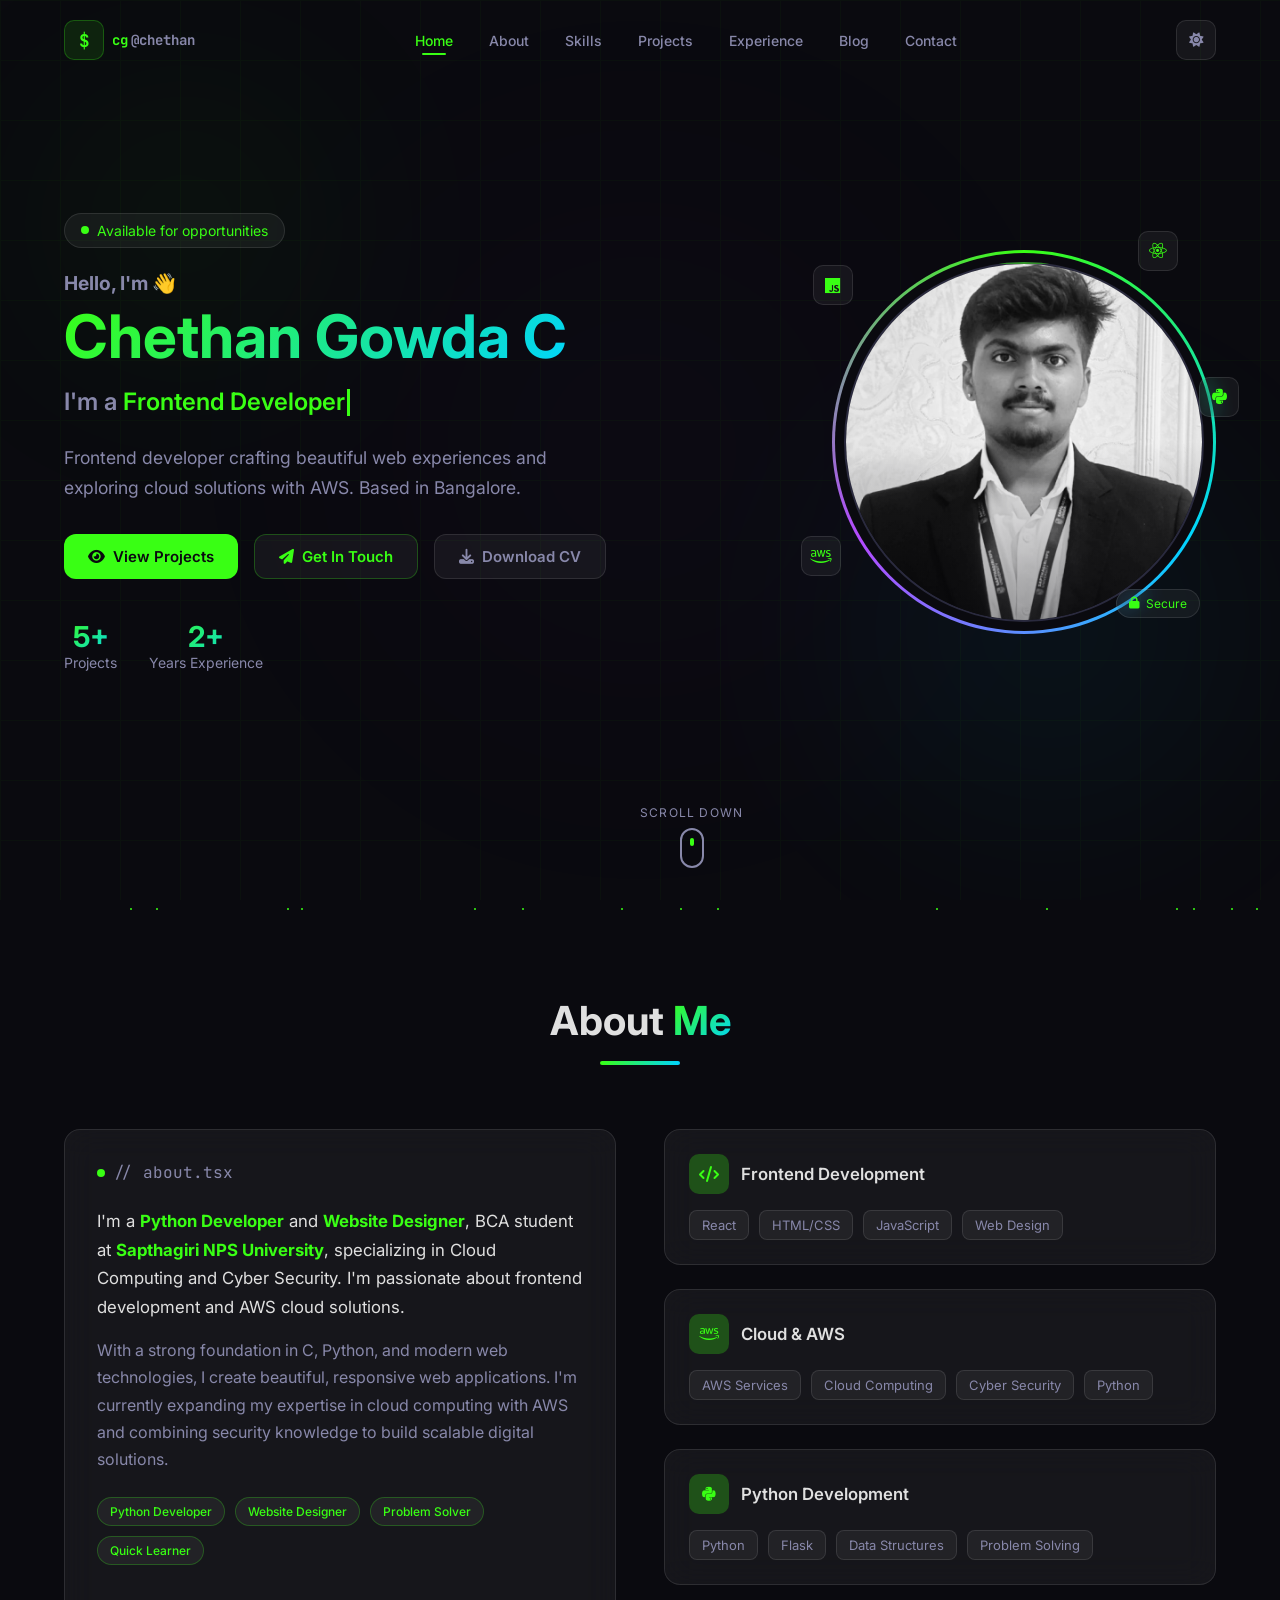
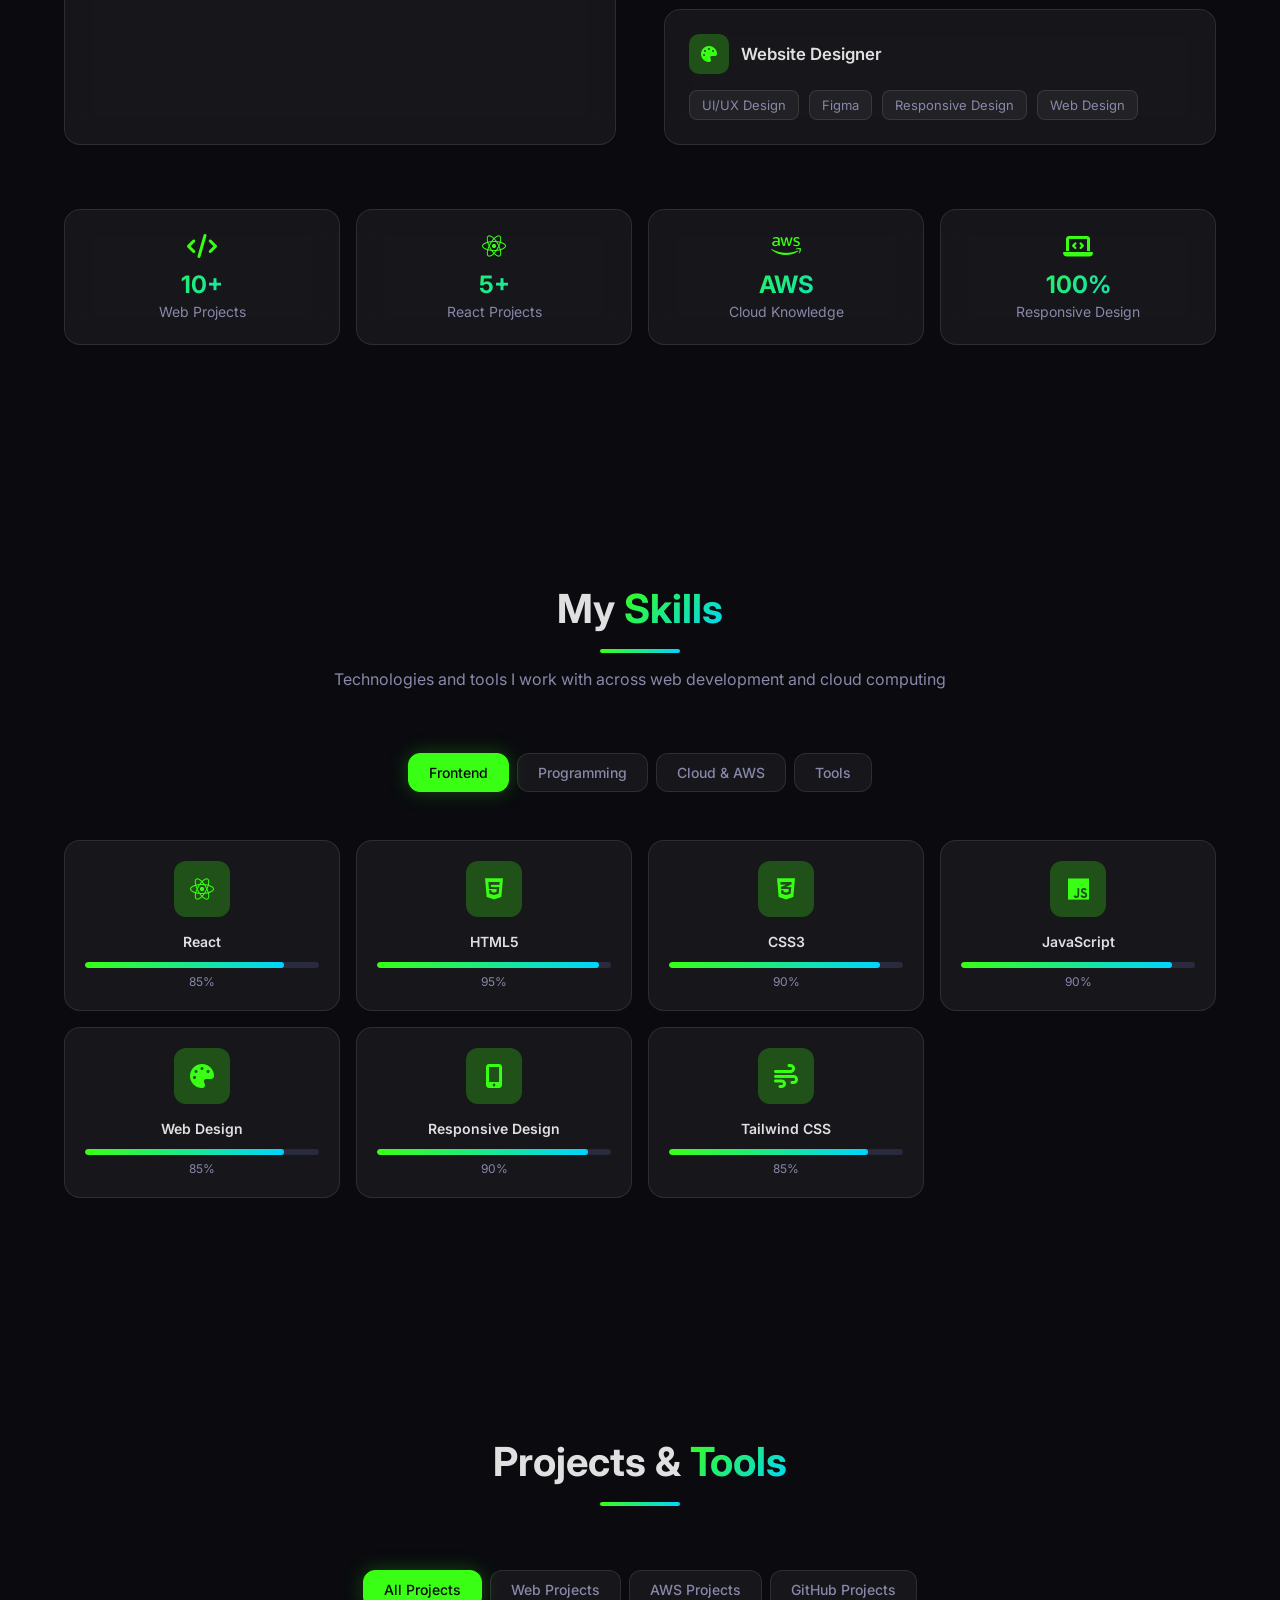
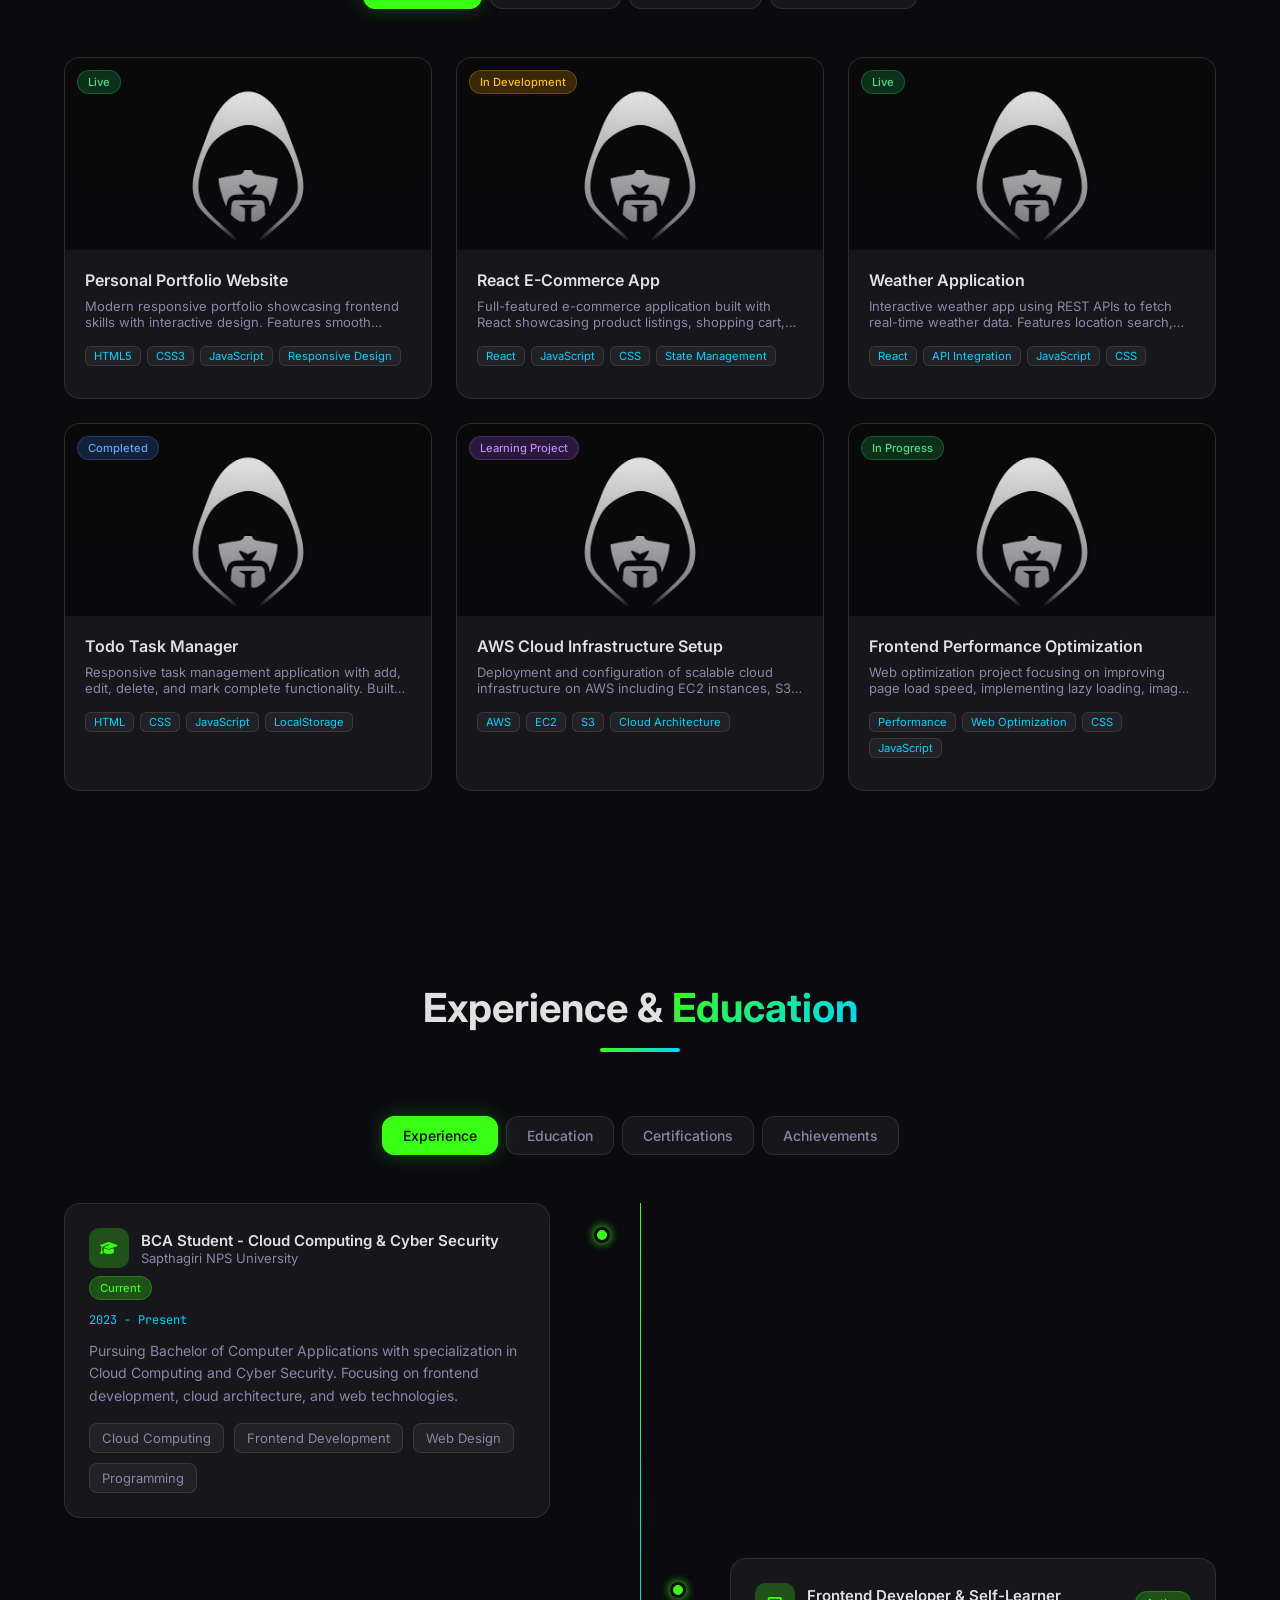
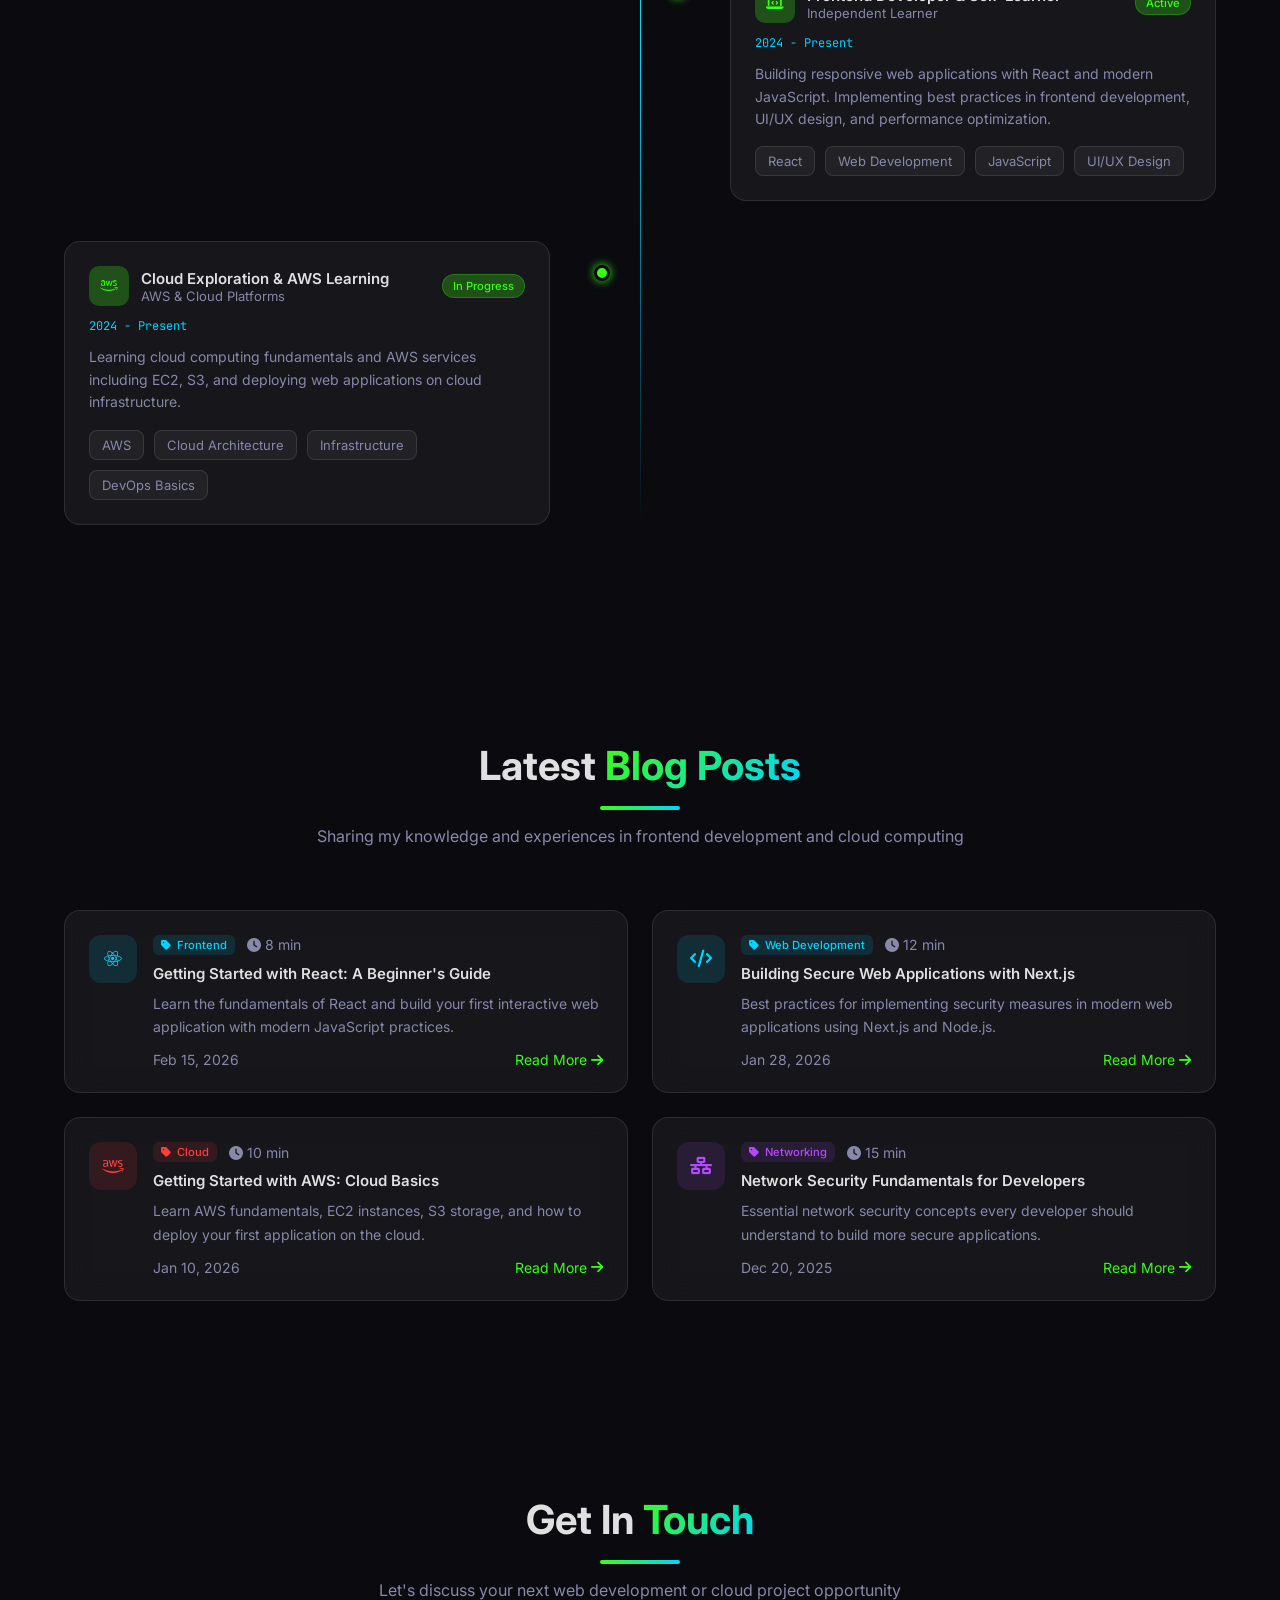
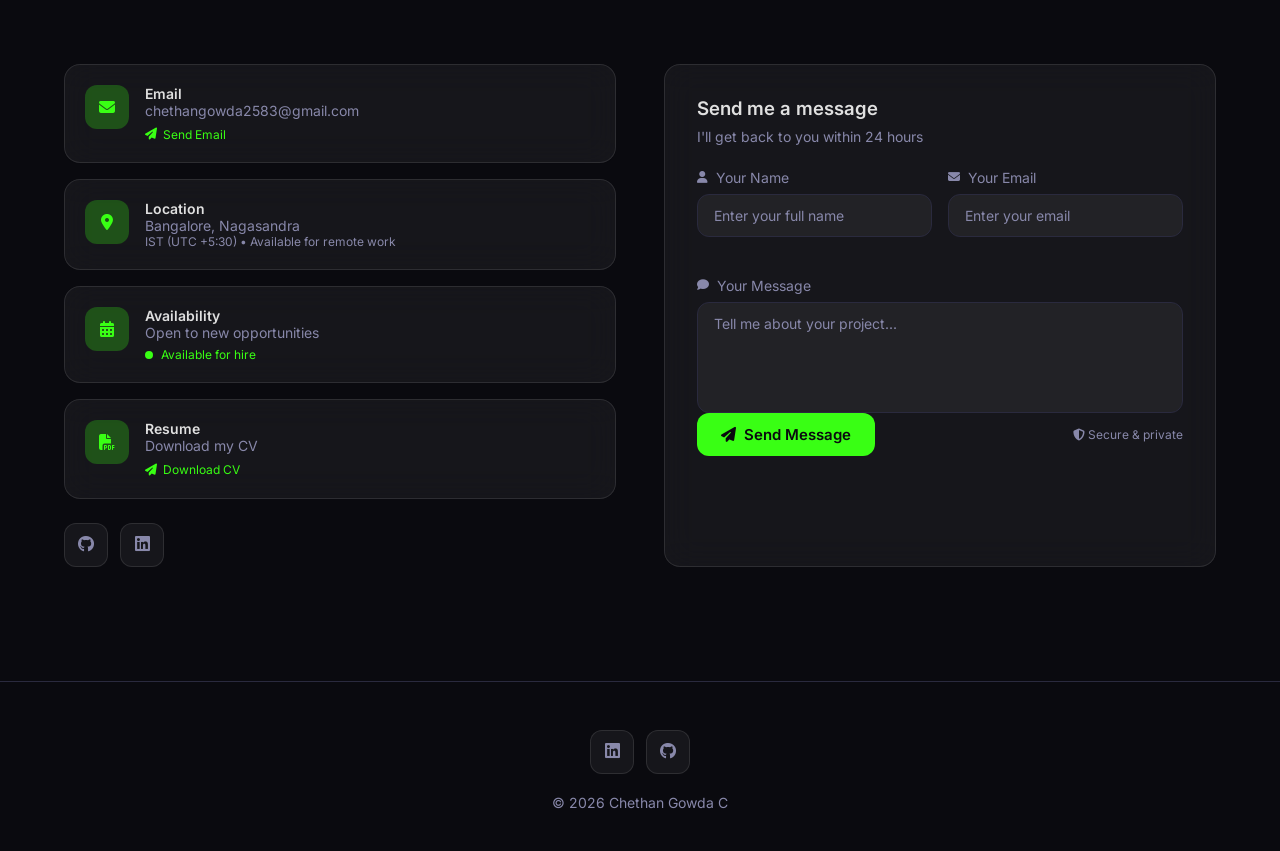
==== commit a9ed08ef: "Update portfolio: Added CV page, updated about section with Python developer and website designer ro" ====
--- a/index.html
+++ b/index.html
@@ -93,7 +93,7 @@
           <a href="#contact" onclick="scrollToSection('contact'); return false;" class="btn btn-outline">
             <i class="fas fa-paper-plane"></i> Get In Touch
           </a>
-          <a href="images/Chethan.pdf" download="Chethan_Gowda_C_CV.pdf" class="btn btn-ghost">
+          <a href="cv.html" target="_blank" class="btn btn-ghost">
             <i class="fas fa-download"></i> Download CV
           </a>
         </div>
@@ -149,16 +149,16 @@
         <div class="glass-card reveal" style="--delay:0s">
           <div class="code-label"><span class="dot-green"></span><span class="muted font-mono">// about.tsx</span></div>
           <p class="about-bio">
-            I'm a BCA student at <strong class="neon">Sapthagiri NPS University</strong>, specializing in Cloud Computing and Cyber Security. I'm passionate about frontend development and AWS cloud solutions.
+            I'm a <strong class="neon">Python Developer</strong> and <strong class="neon">Website Designer</strong>, BCA student at <strong class="neon">Sapthagiri NPS University</strong>, specializing in Cloud Computing and Cyber Security. I'm passionate about frontend development and AWS cloud solutions.
           </p>
           <p class="muted mt-4 lh-relaxed">
             With a strong foundation in C, Python, and modern web technologies, I create beautiful, responsive web applications. I'm currently expanding my expertise in cloud computing with AWS and combining security knowledge to build scalable digital solutions.
           </p>
           <div class="tags mt-6">
+            <span class="tag">Python Developer</span>
+            <span class="tag">Website Designer</span>
             <span class="tag">Problem Solver</span>
-            <span class="tag">Team Leader</span>
             <span class="tag">Quick Learner</span>
-            <span class="tag">Security-First</span>
           </div>
         </div>
 
@@ -185,6 +185,30 @@
               <span class="tag-sm">Cloud Computing</span>
               <span class="tag-sm">Cyber Security</span>
               <span class="tag-sm">Python</span>
+            </div>
+          </div>
+          <div class="glass-card highlight-card">
+            <div class="highlight-header">
+              <div class="highlight-icon"><i class="fab fa-python"></i></div>
+              <h3>Python Development</h3>
+            </div>
+            <div class="tags">
+              <span class="tag-sm">Python</span>
+              <span class="tag-sm">Flask</span>
+              <span class="tag-sm">Data Structures</span>
+              <span class="tag-sm">Problem Solving</span>
+            </div>
+          </div>
+          <div class="glass-card highlight-card">
+            <div class="highlight-header">
+              <div class="highlight-icon"><i class="fas fa-palette"></i></div>
+              <h3>Website Designer</h3>
+            </div>
+            <div class="tags">
+              <span class="tag-sm">UI/UX Design</span>
+              <span class="tag-sm">Figma</span>
+              <span class="tag-sm">Responsive Design</span>
+              <span class="tag-sm">Web Design</span>
             </div>
           </div>
         </div>
@@ -365,8 +389,8 @@
             <div class="contact-icon"><i class="fas fa-envelope"></i></div>
             <div>
               <h3 class="small fw-600">Email</h3>
-              <p class="muted small">chethangowda25832@gmail.com</p>
-              <a href="mailto:chethangowda25832@gmail.com" class="contact-link"><i class="fas fa-paper-plane"></i> Send Email</a>
+              <p class="muted small">chethangowda2583@gmail.com</p>
+              <a href="mailto:chethangowda2583@gmail.com" class="contact-link"><i class="fas fa-paper-plane"></i> Send Email</a>
             </div>
           </div>
           <div class="glass-card contact-card">
@@ -393,7 +417,7 @@
             <div>
               <h3 class="small fw-600">Resume</h3>
               <p class="muted small">Download my CV</p>
-              <a href="images/Chethan.pdf" download="Chethan_Gowda_C_CV.pdf" class="contact-link"><i class="fas fa-paper-plane"></i> Download CV</a>
+              <a href="javascript:downloadCV()" class="contact-link"><i class="fas fa-paper-plane"></i> Download CV</a>
             </div>
           </div>
 
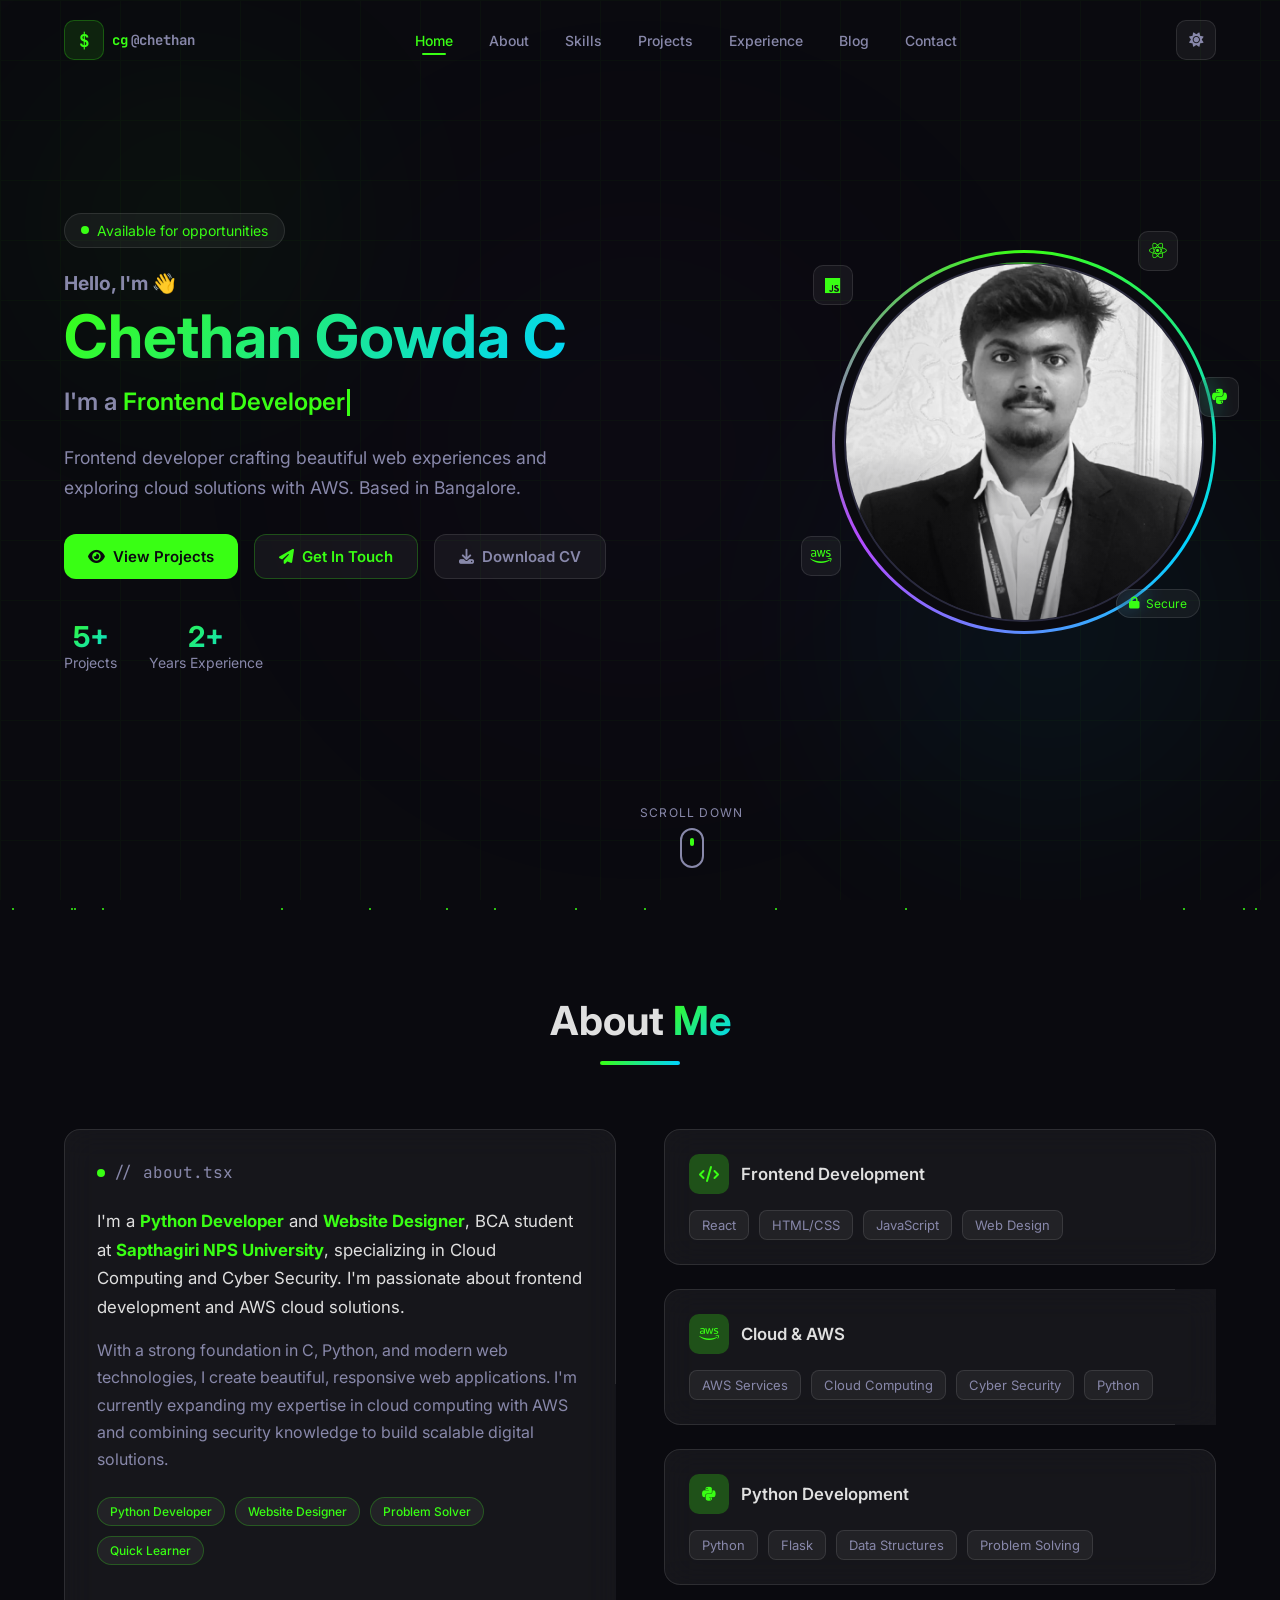
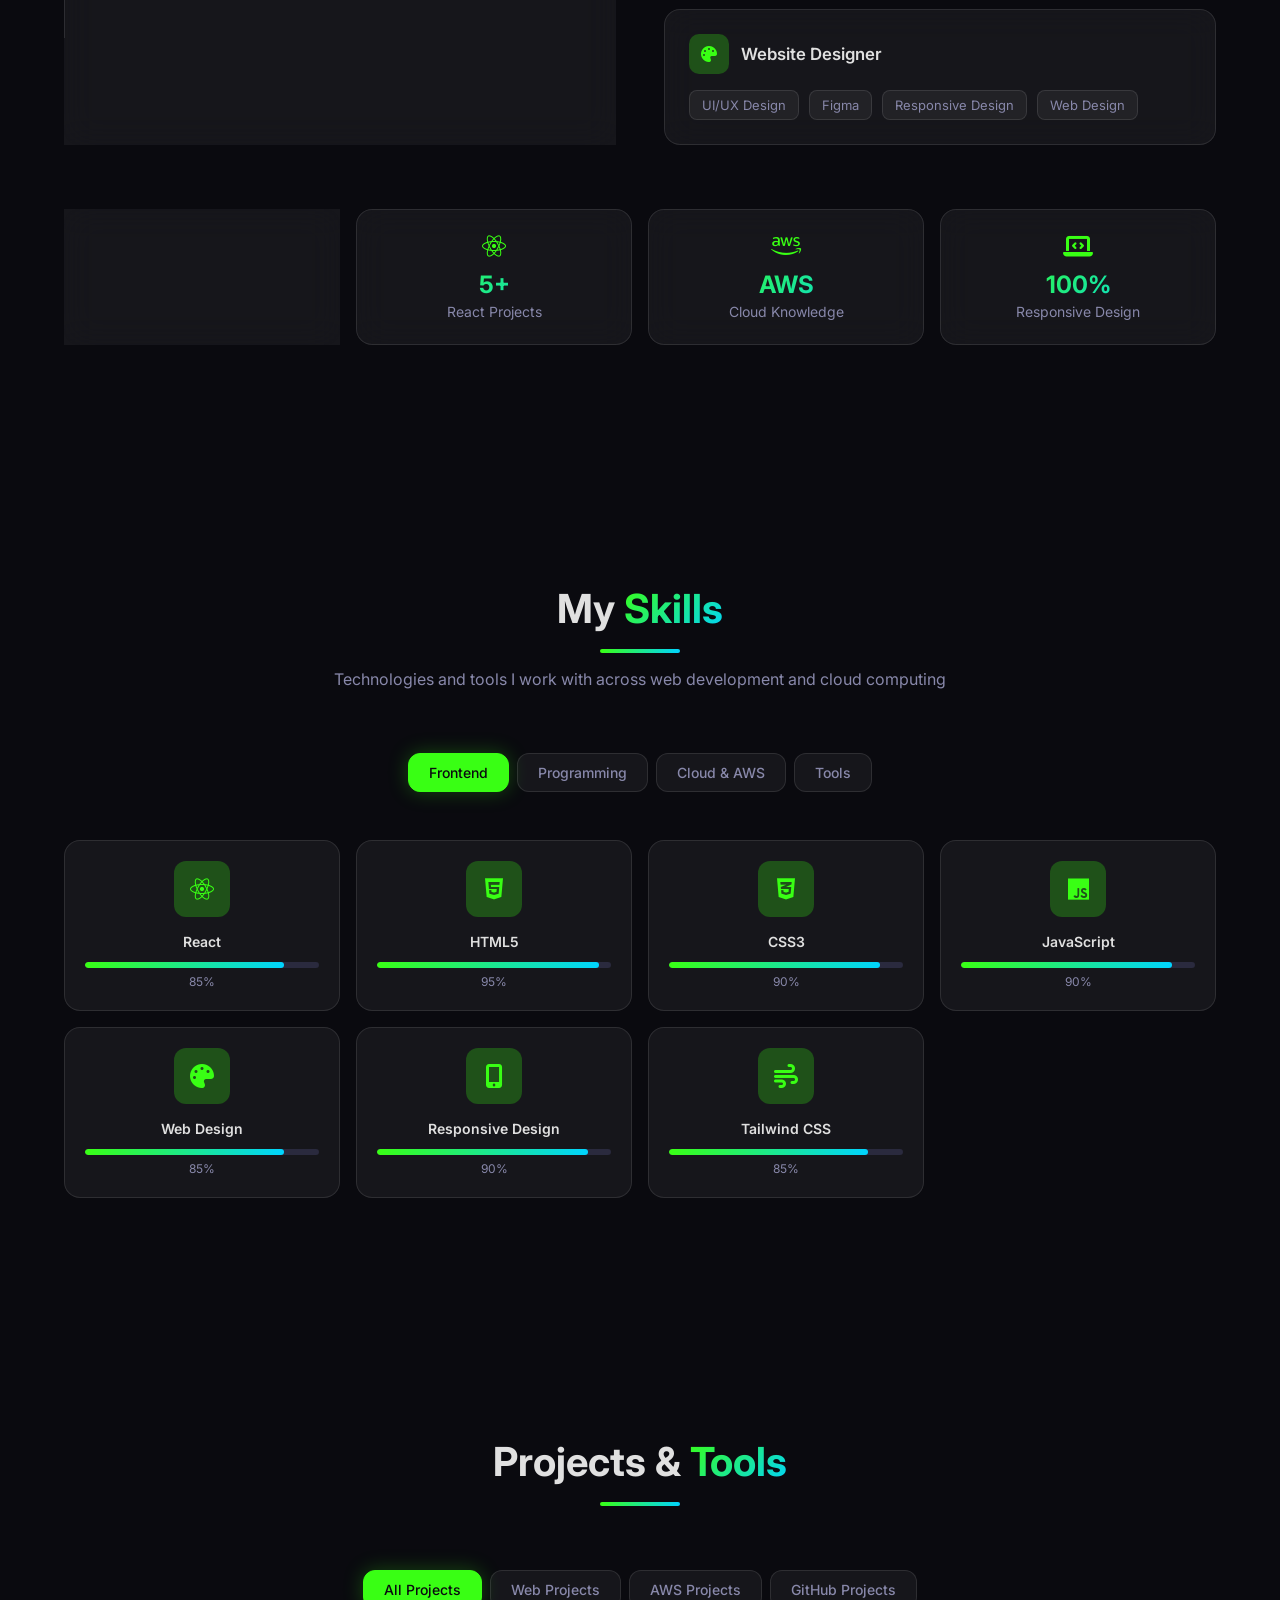
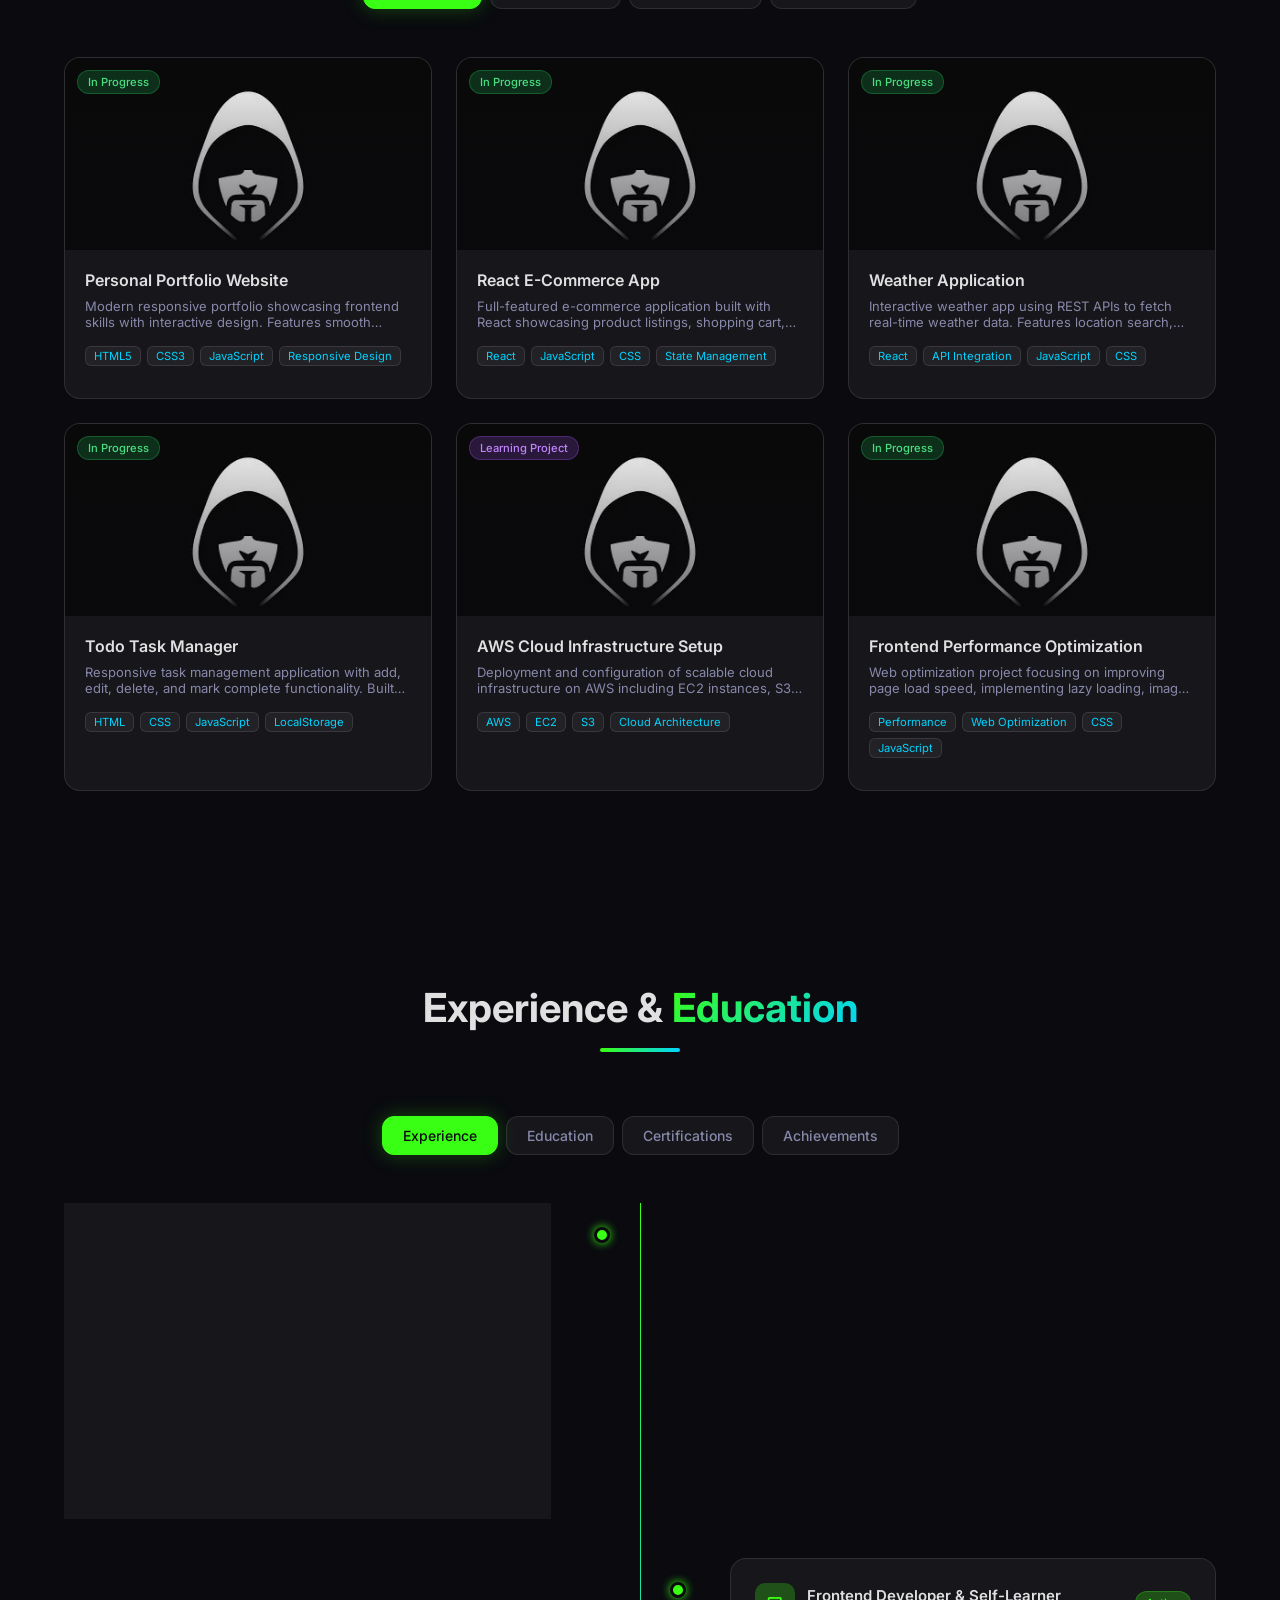
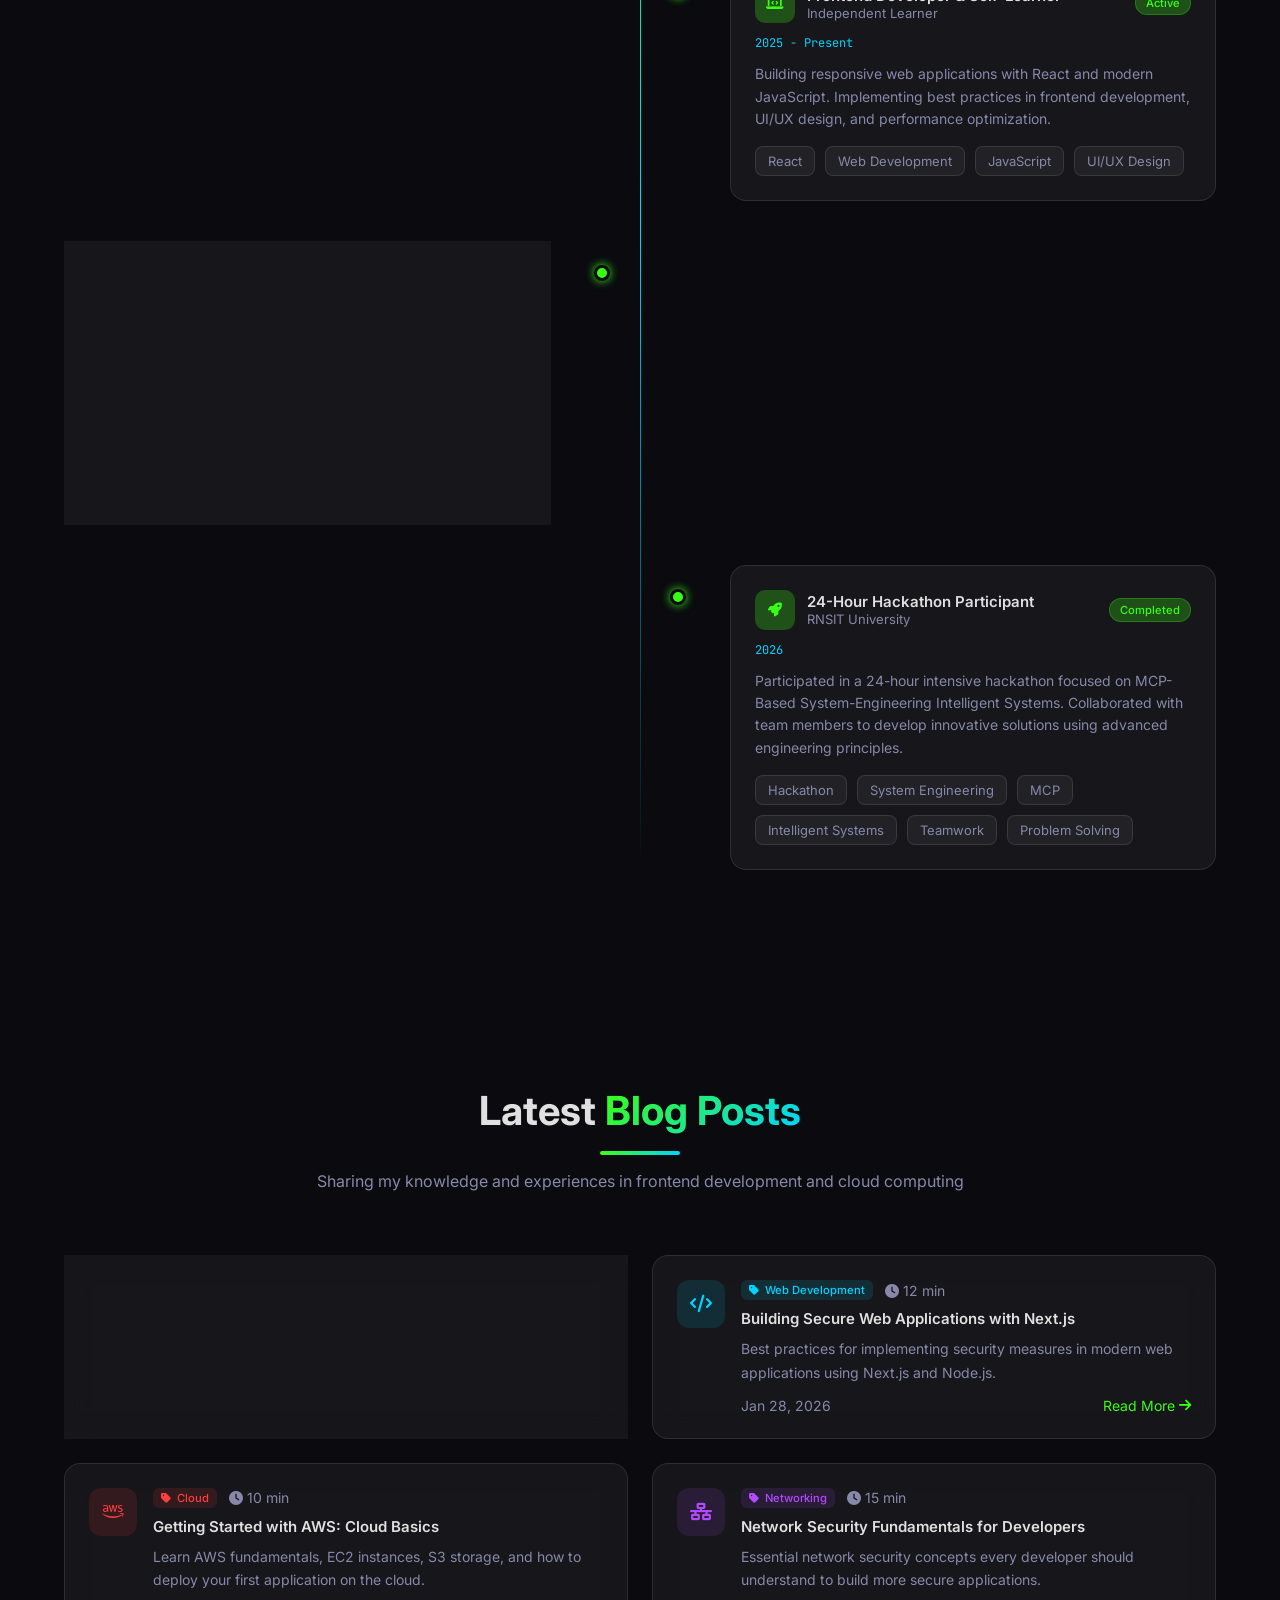
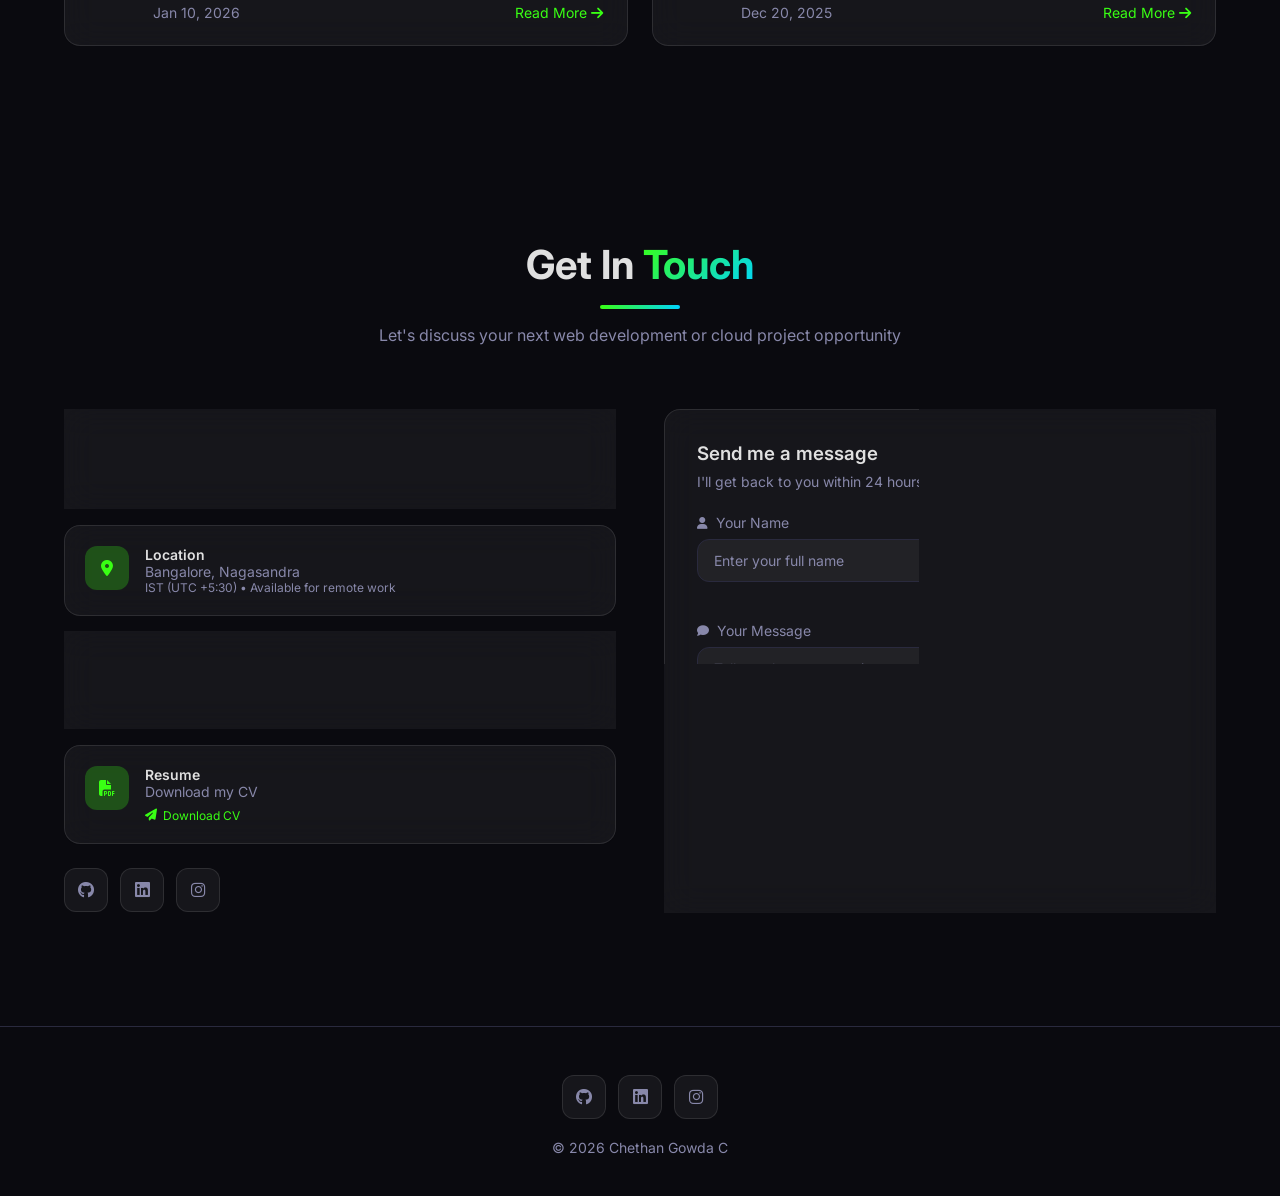
==== commit e073ae63: "Update portfolio: Added Instagram, updated experience dates (BCA 2025, Frontend Dev 2025, AWS 2026, " ====
--- a/index.html
+++ b/index.html
@@ -424,6 +424,7 @@
           <div class="social-links reveal" style="--delay:0.4s">
             <a href="https://github.com/chethangowda25832-ctrl" target="_blank" rel="noopener" title="GitHub" class="social-btn"><i class="fab fa-github"></i></a>
             <a href="https://www.linkedin.com/in/chethan-gowda-c-4b5a1a3b1" target="_blank" rel="noopener" title="LinkedIn" class="social-btn"><i class="fab fa-linkedin"></i></a>
+            <a href="https://www.instagram.com/_.chethan_.gowda?igsh=dXRucnc1enpubWpp" target="_blank" rel="noopener" title="Instagram" class="social-btn"><i class="fab fa-instagram"></i></a>
           </div>
         </div>
 
@@ -461,9 +462,10 @@
   <footer>
     <div class="section-container footer-inner">
       <div class="social-links">
+        <a href="https://github.com/chethangowda25832-ctrl" target="_blank" rel="noopener" title="GitHub" class="social-btn"><i class="fab fa-github"></i></a>
         <a href="https://www.linkedin.com/in/chethan-gowda-c-4b5a1a3b1/" target="_blank" rel="noopener" title="LinkedIn" class="social-btn"><i class="fab fa-linkedin"></i></a>
-        <a href="https://www.instagrchethangowda25832-ctrl" target="_blank" rel="noopener" title="GitHub" class="social-btn"><i class="fab fa-github"></i></a>
-         </div>
+        <a href="https://www.instagram.com/_.chethan_.gowda?igsh=dXRucnc1enpubWpp" target="_blank" rel="noopener" title="Instagram" class="social-btn"><i class="fab fa-instagram"></i></a>
+      </div>
       <p class="muted small">© <span id="year"></span> Chethan Gowda C
 
   <script src="script.js"></script>
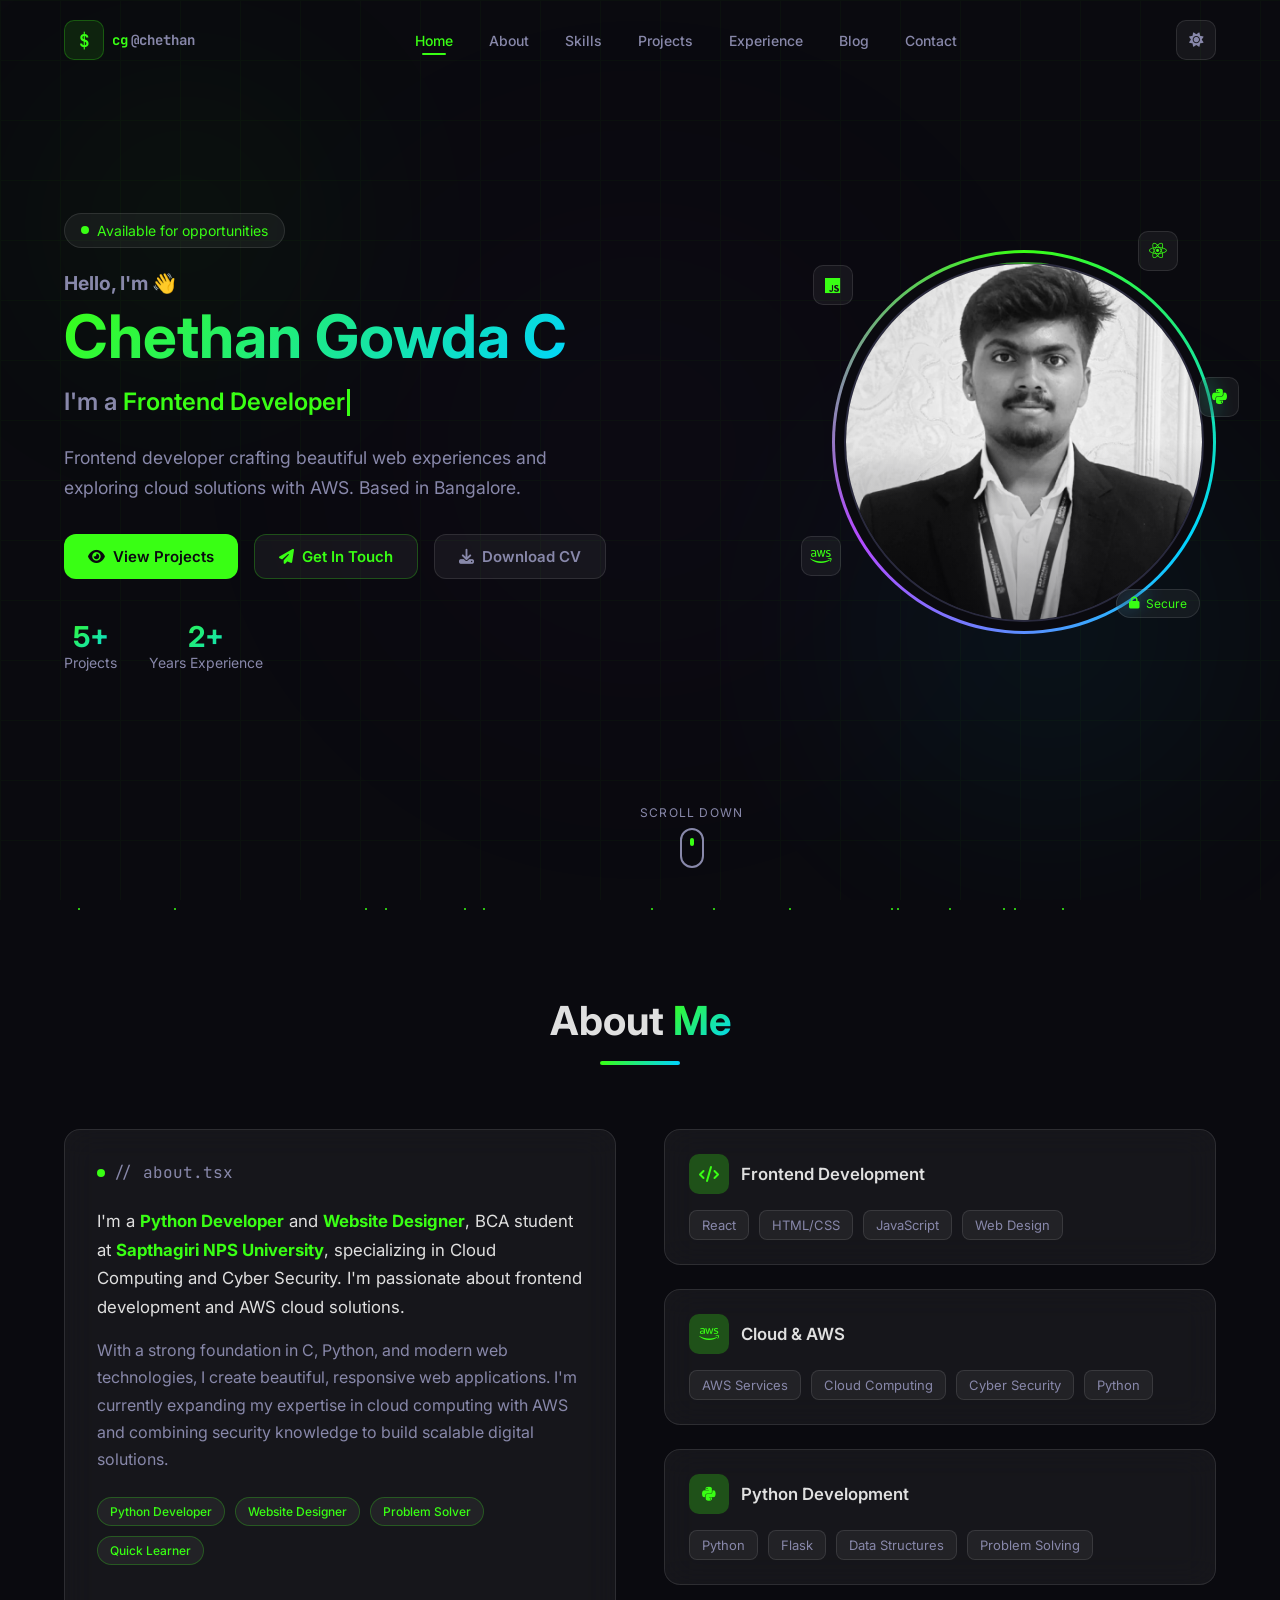
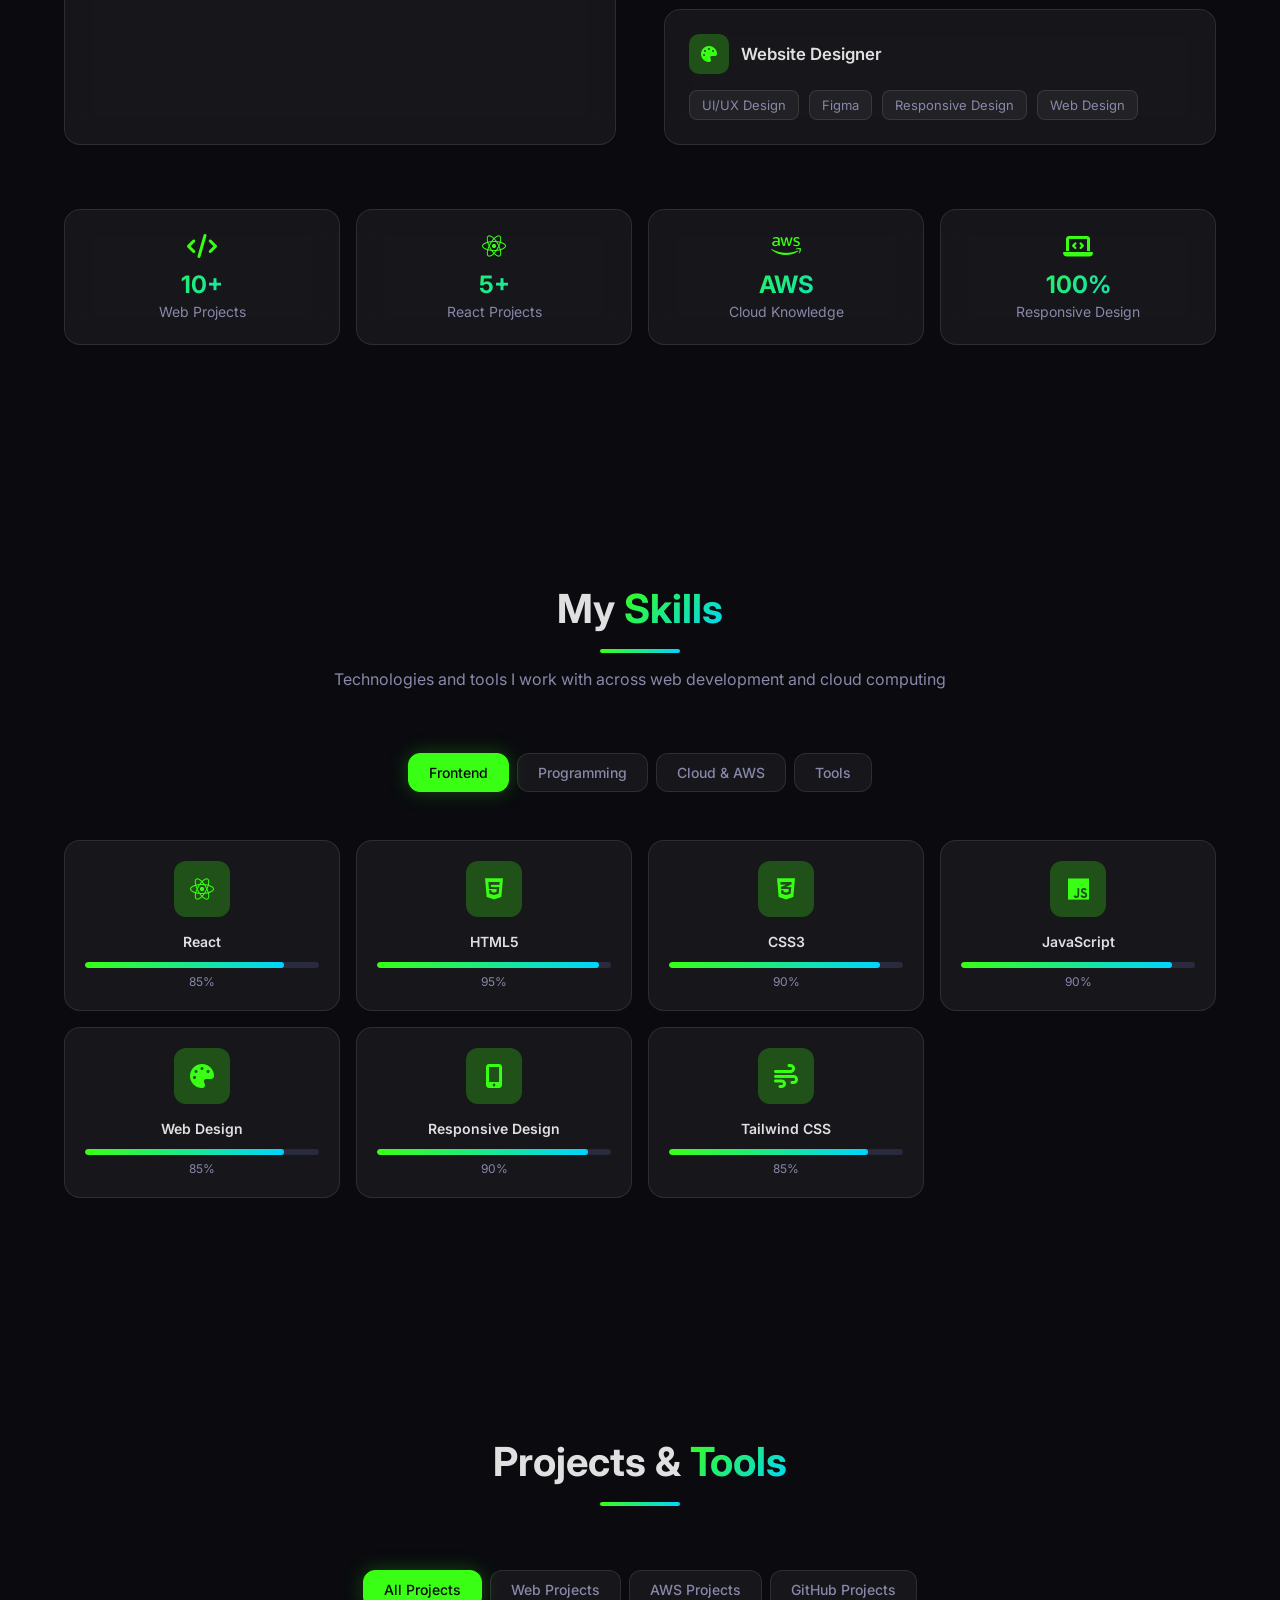
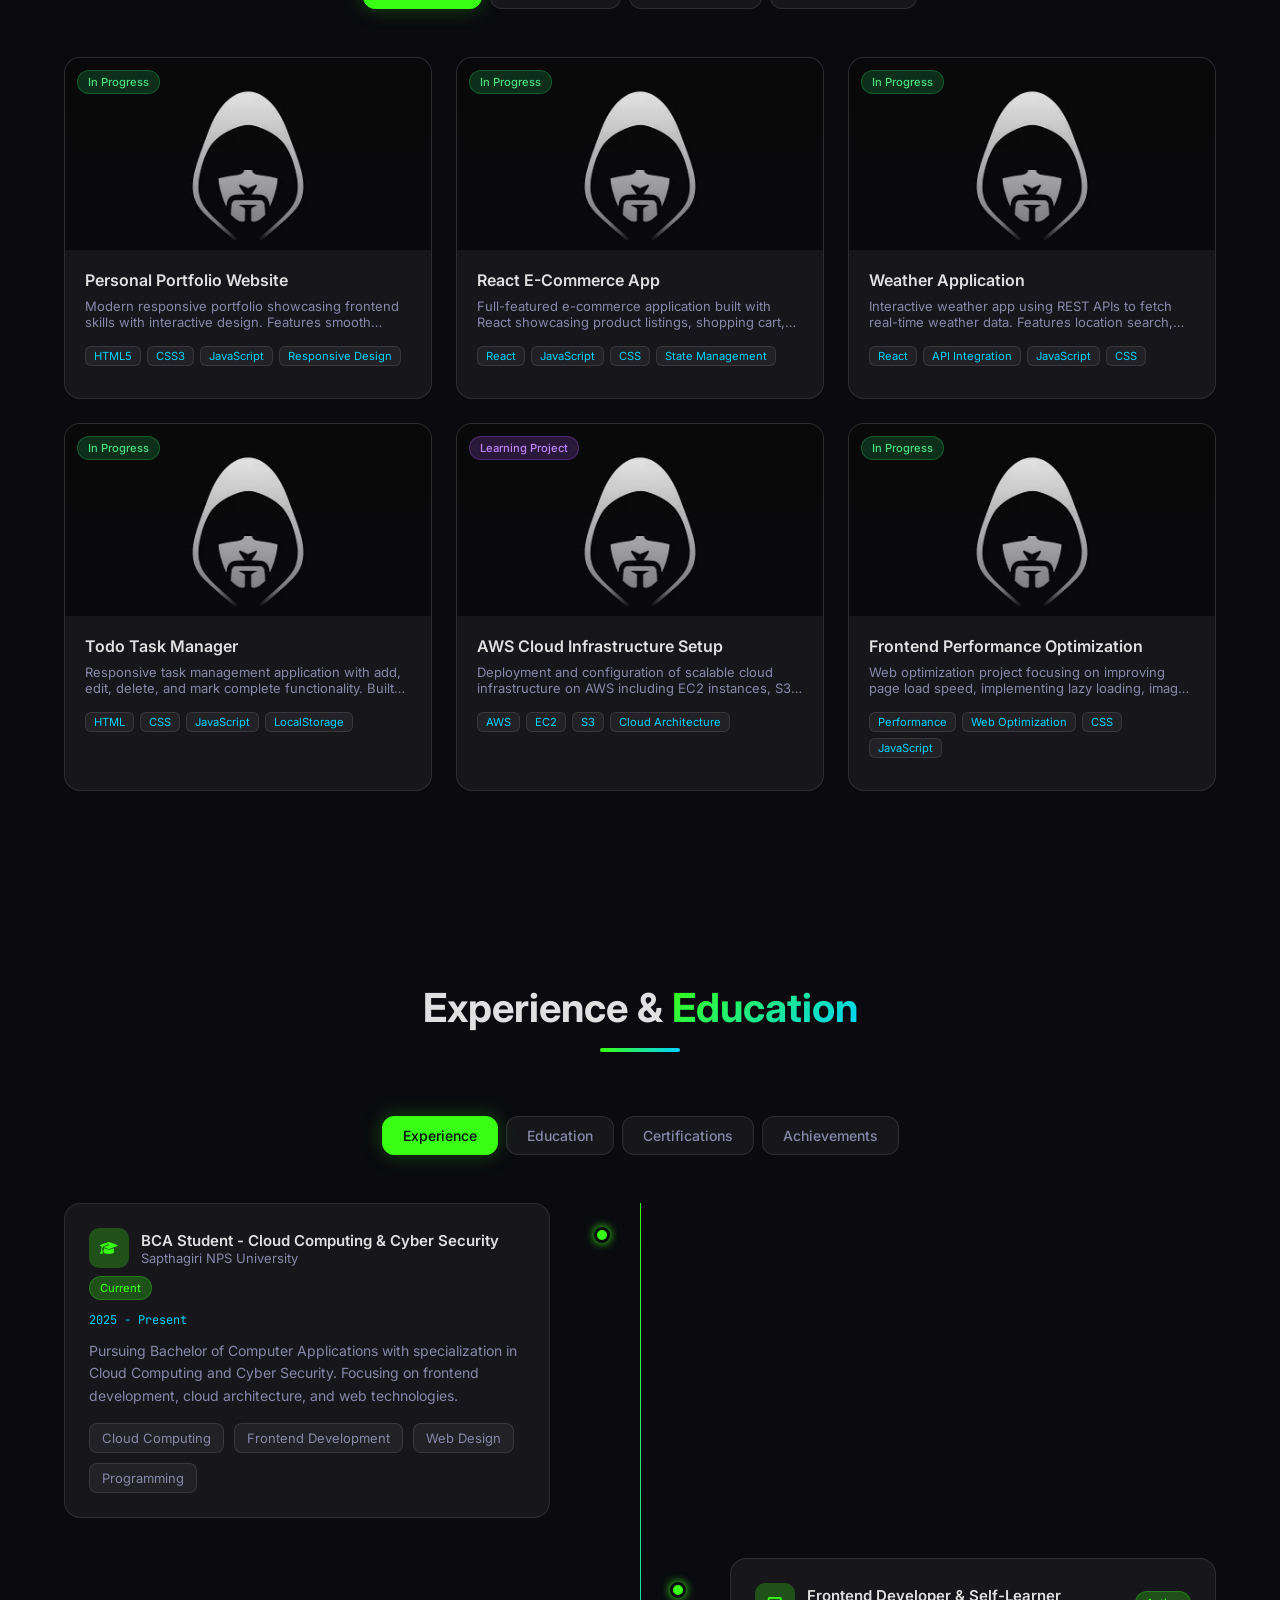
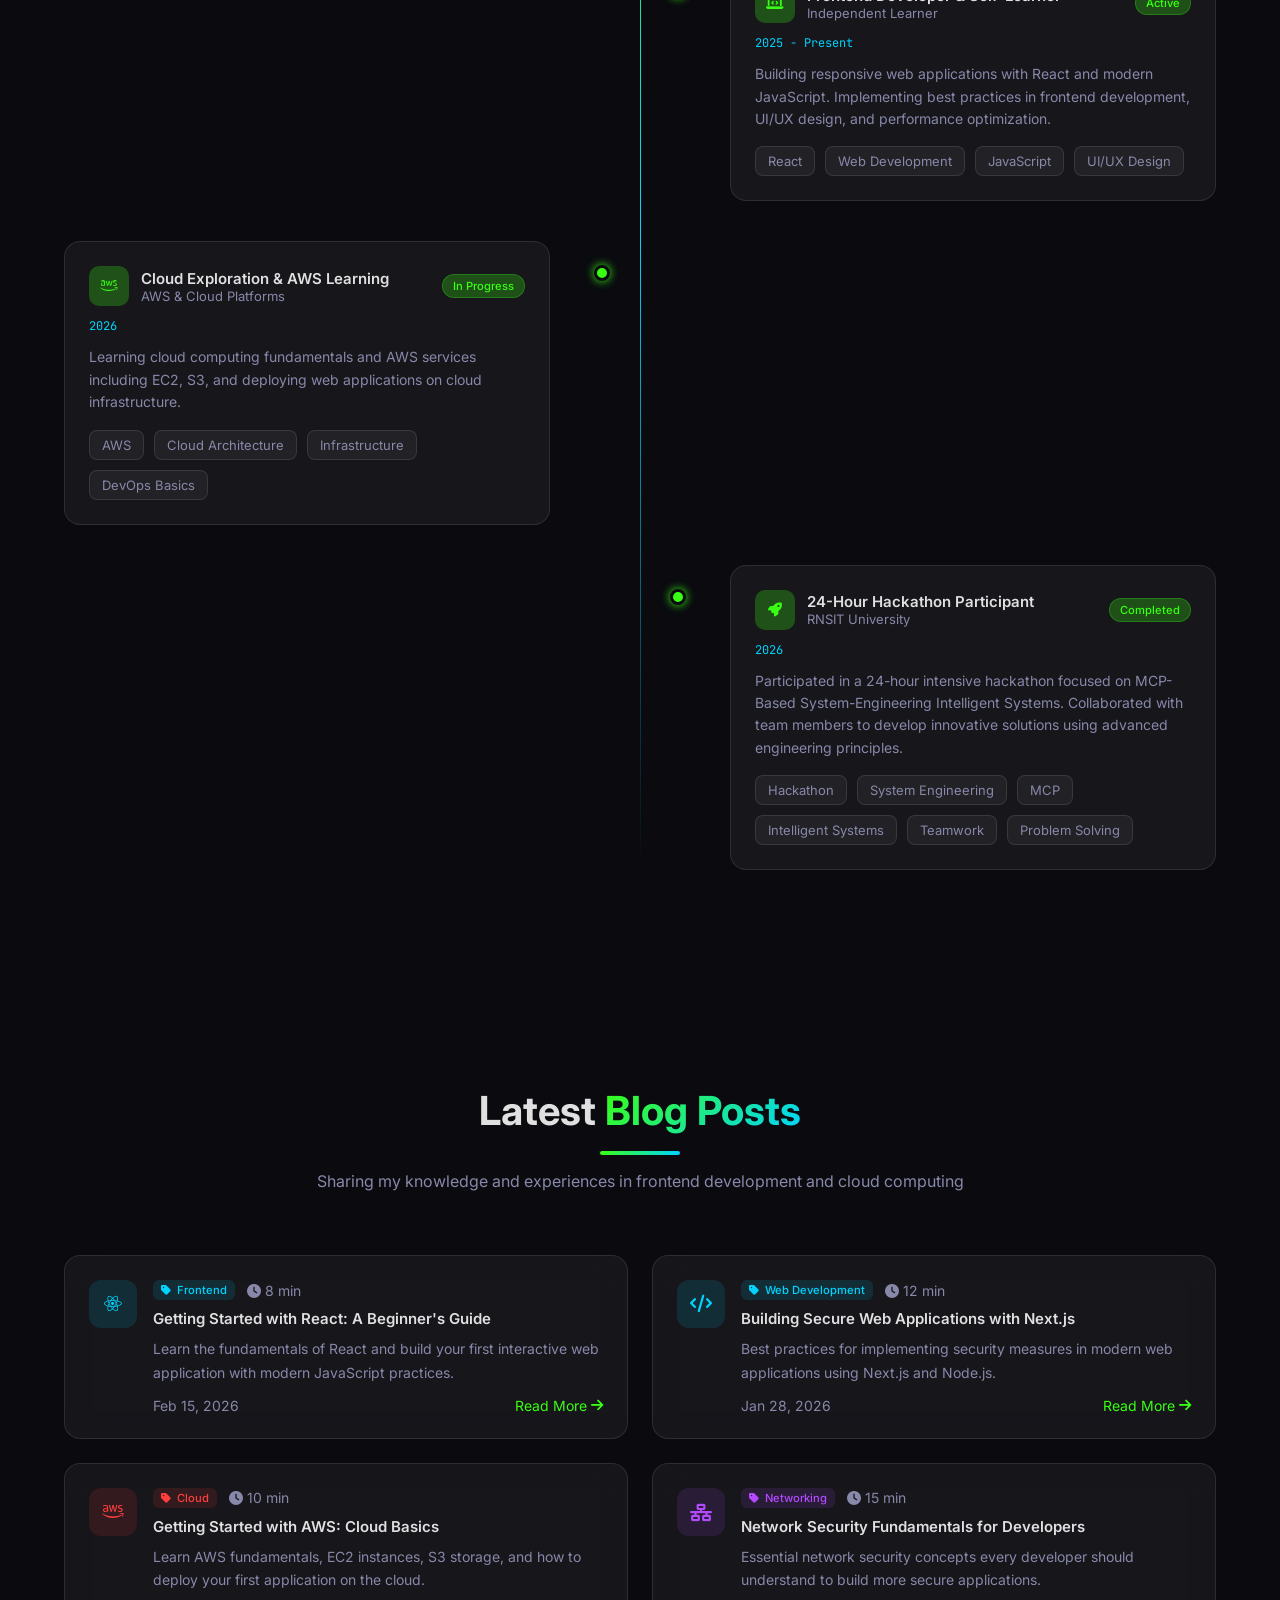
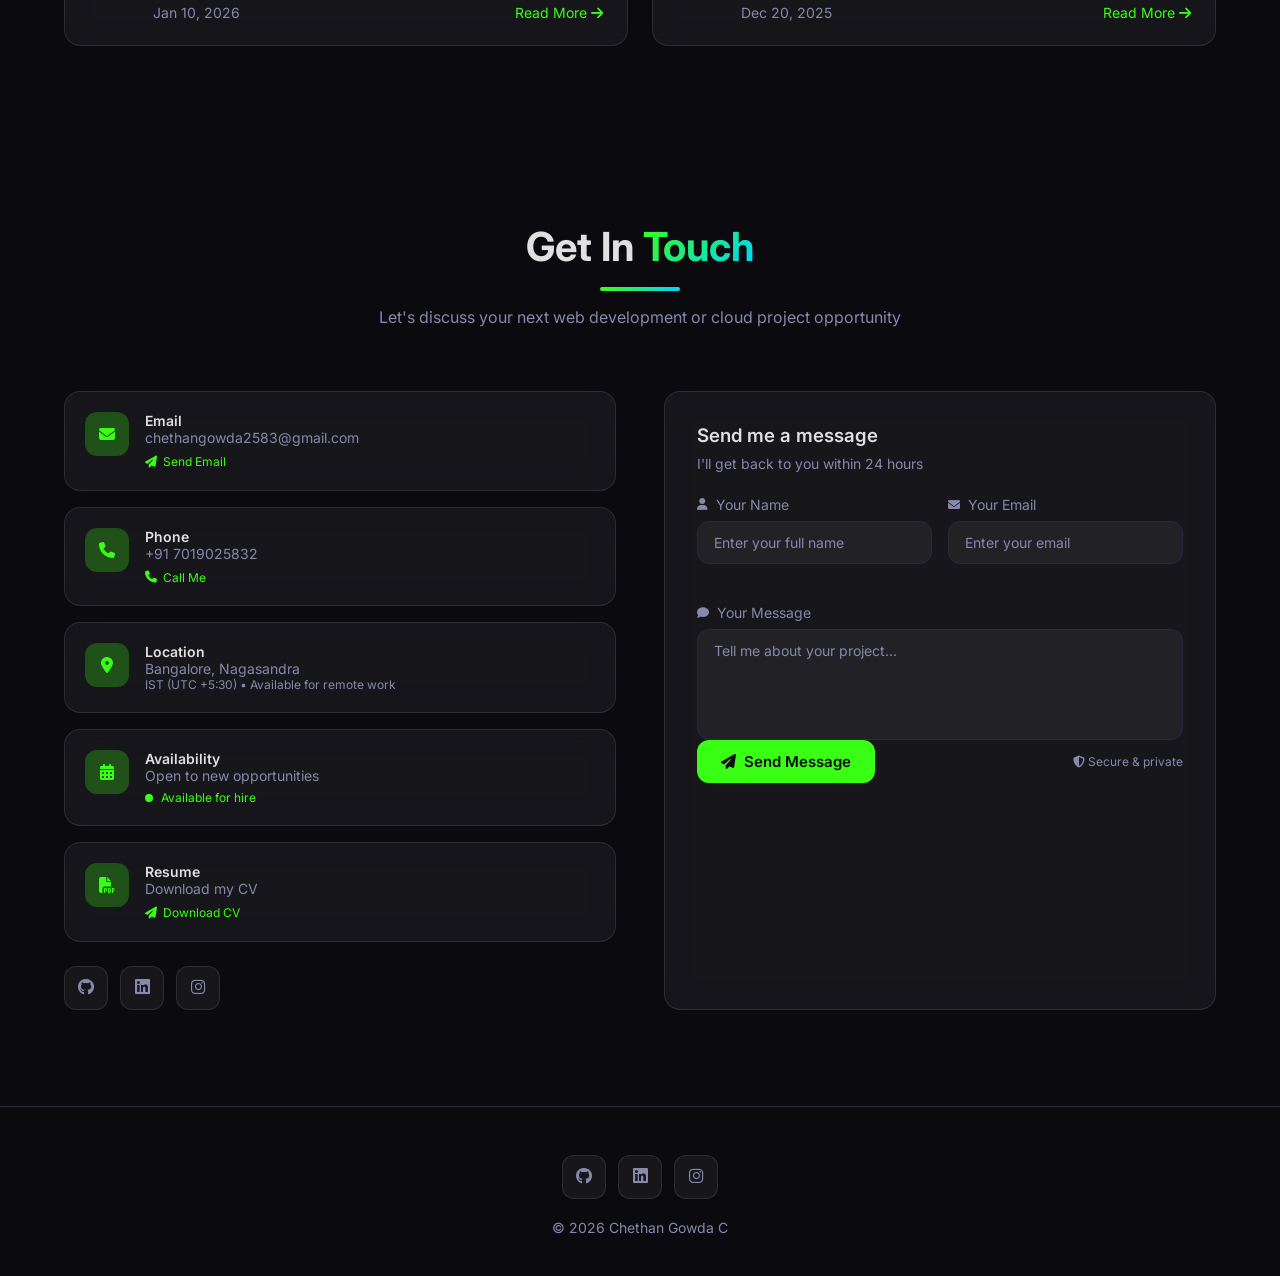
==== commit 5ea58502: "Update portfolio" ====
--- a/index.html
+++ b/index.html
@@ -394,6 +394,14 @@
             </div>
           </div>
           <div class="glass-card contact-card">
+            <div class="contact-icon"><i class="fas fa-phone"></i></div>
+            <div>
+              <h3 class="small fw-600">Phone</h3>
+              <p class="muted small">+91 7019025832</p>
+              <a href="tel:+917019025832" class="contact-link"><i class="fas fa-phone"></i> Call Me</a>
+            </div>
+          </div>
+          <div class="glass-card contact-card">
             <div class="contact-icon"><i class="fas fa-map-marker-alt"></i></div>
             <div>
               <h3 class="small fw-600">Location</h3>
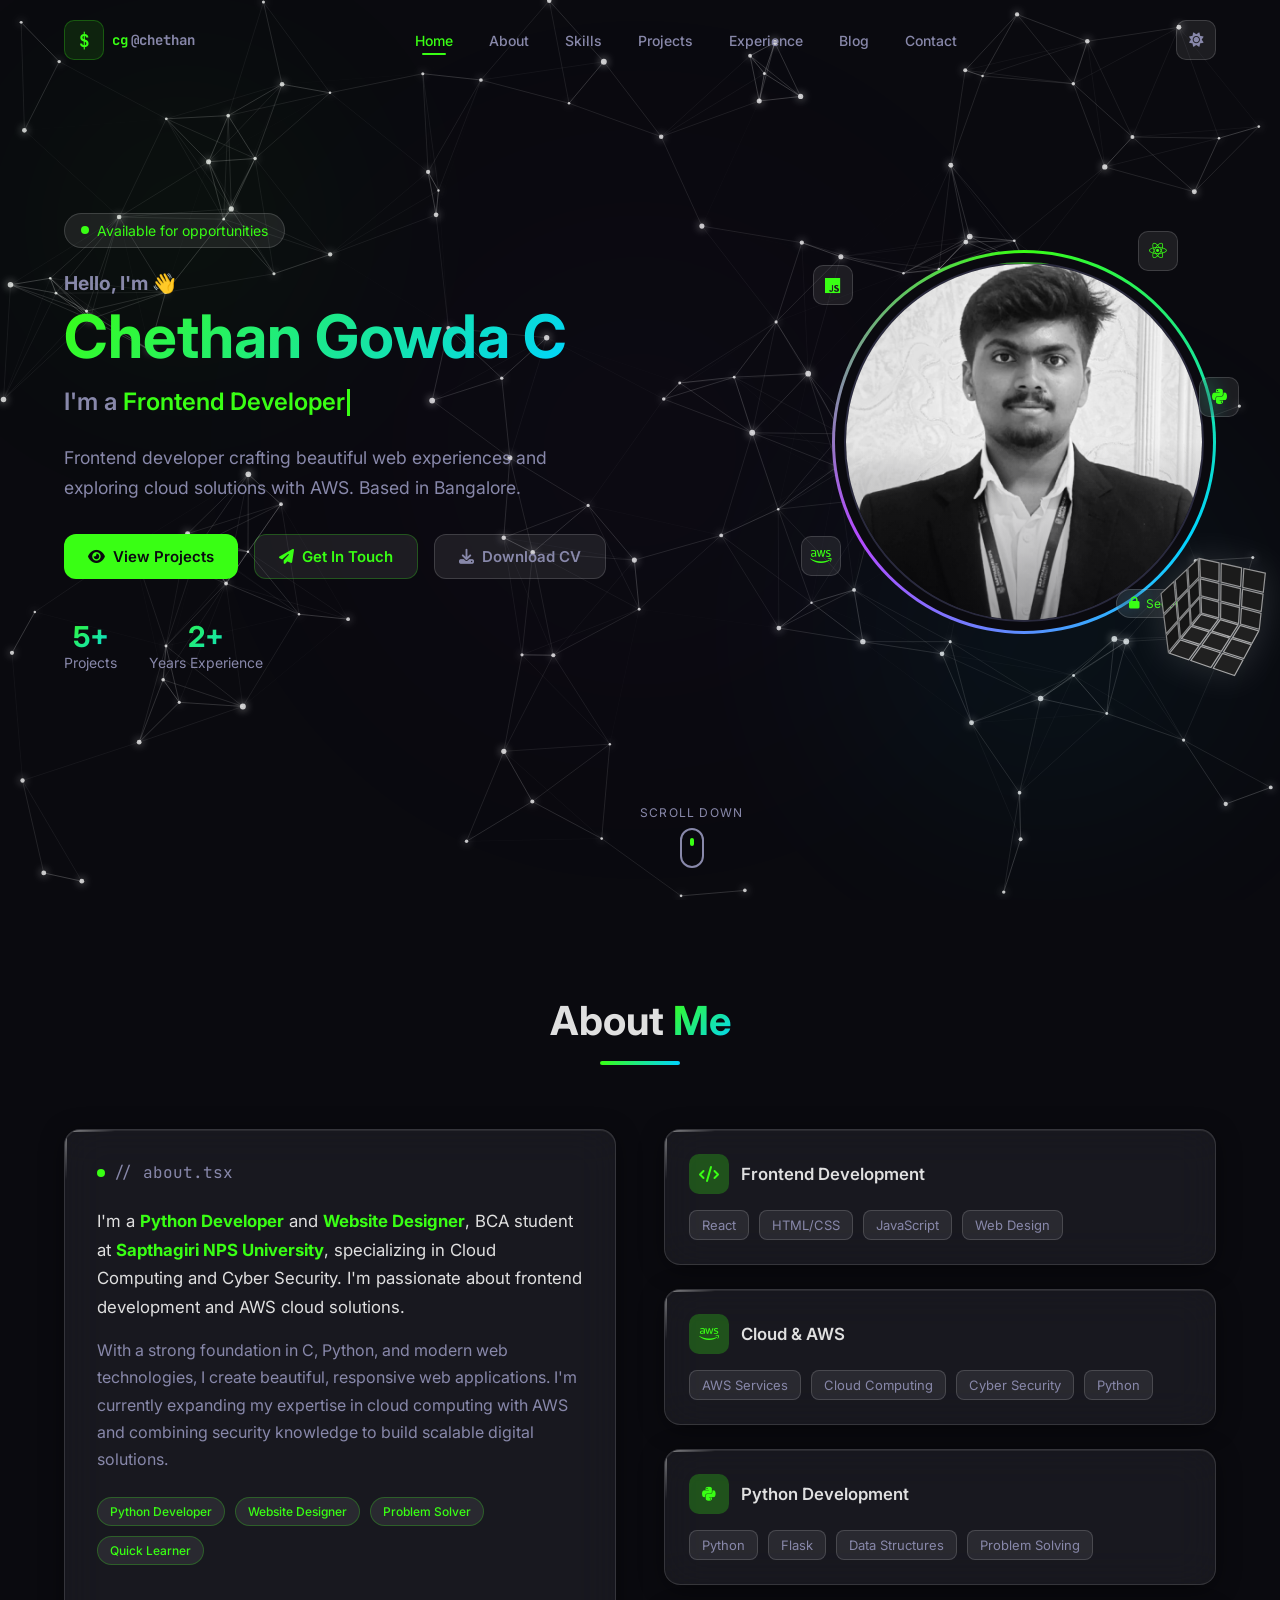
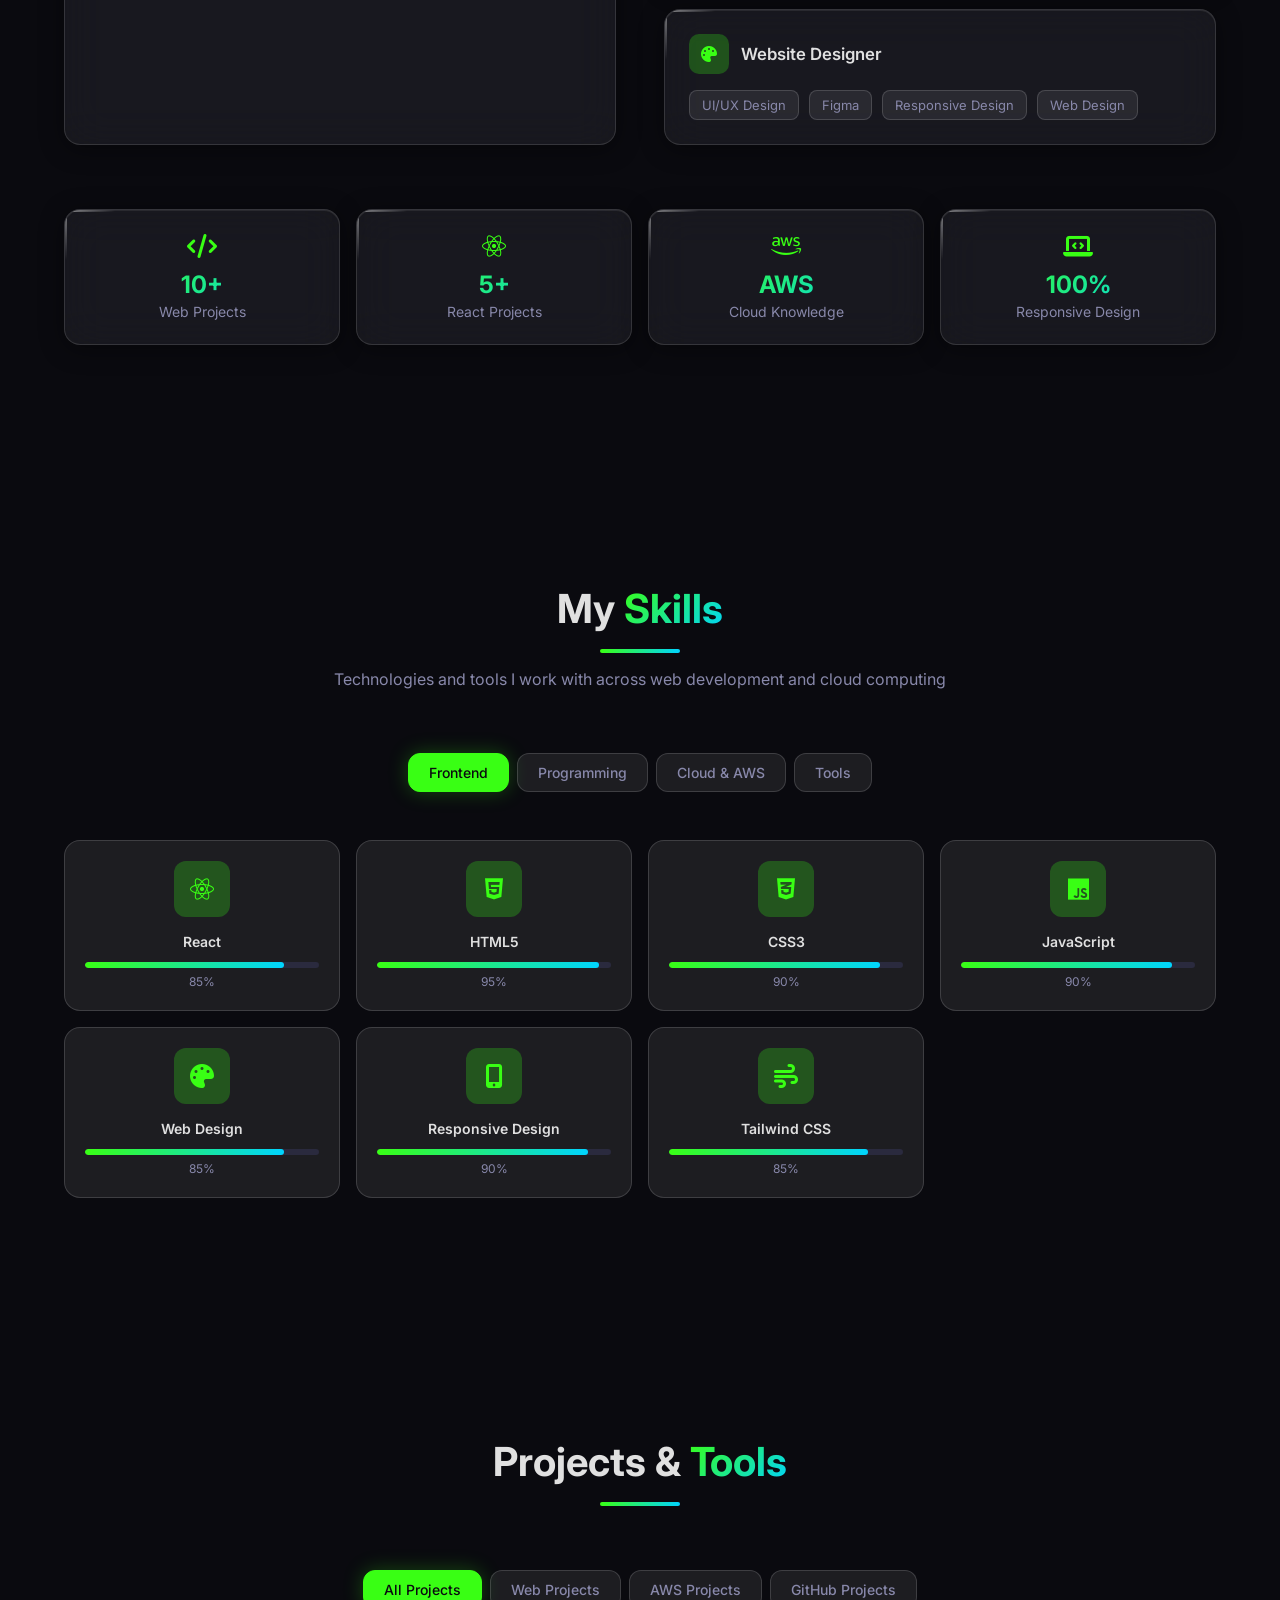
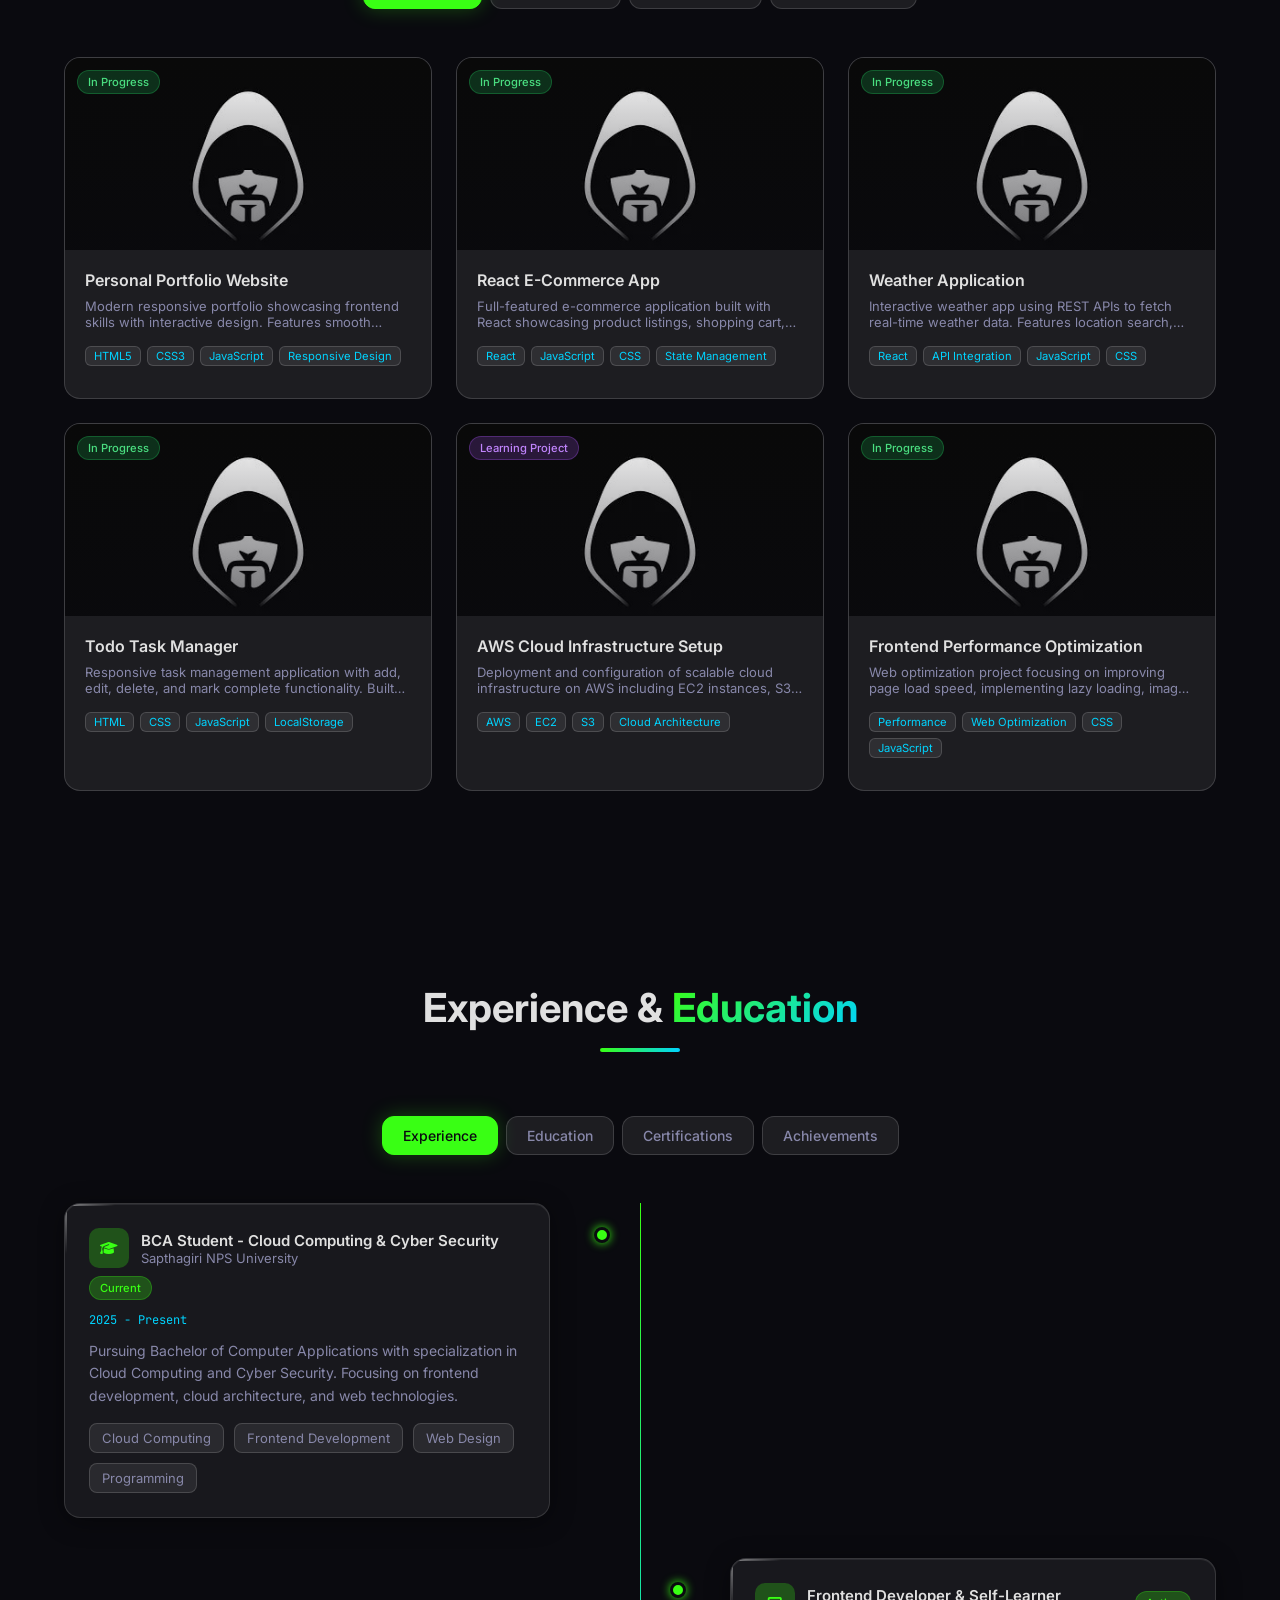
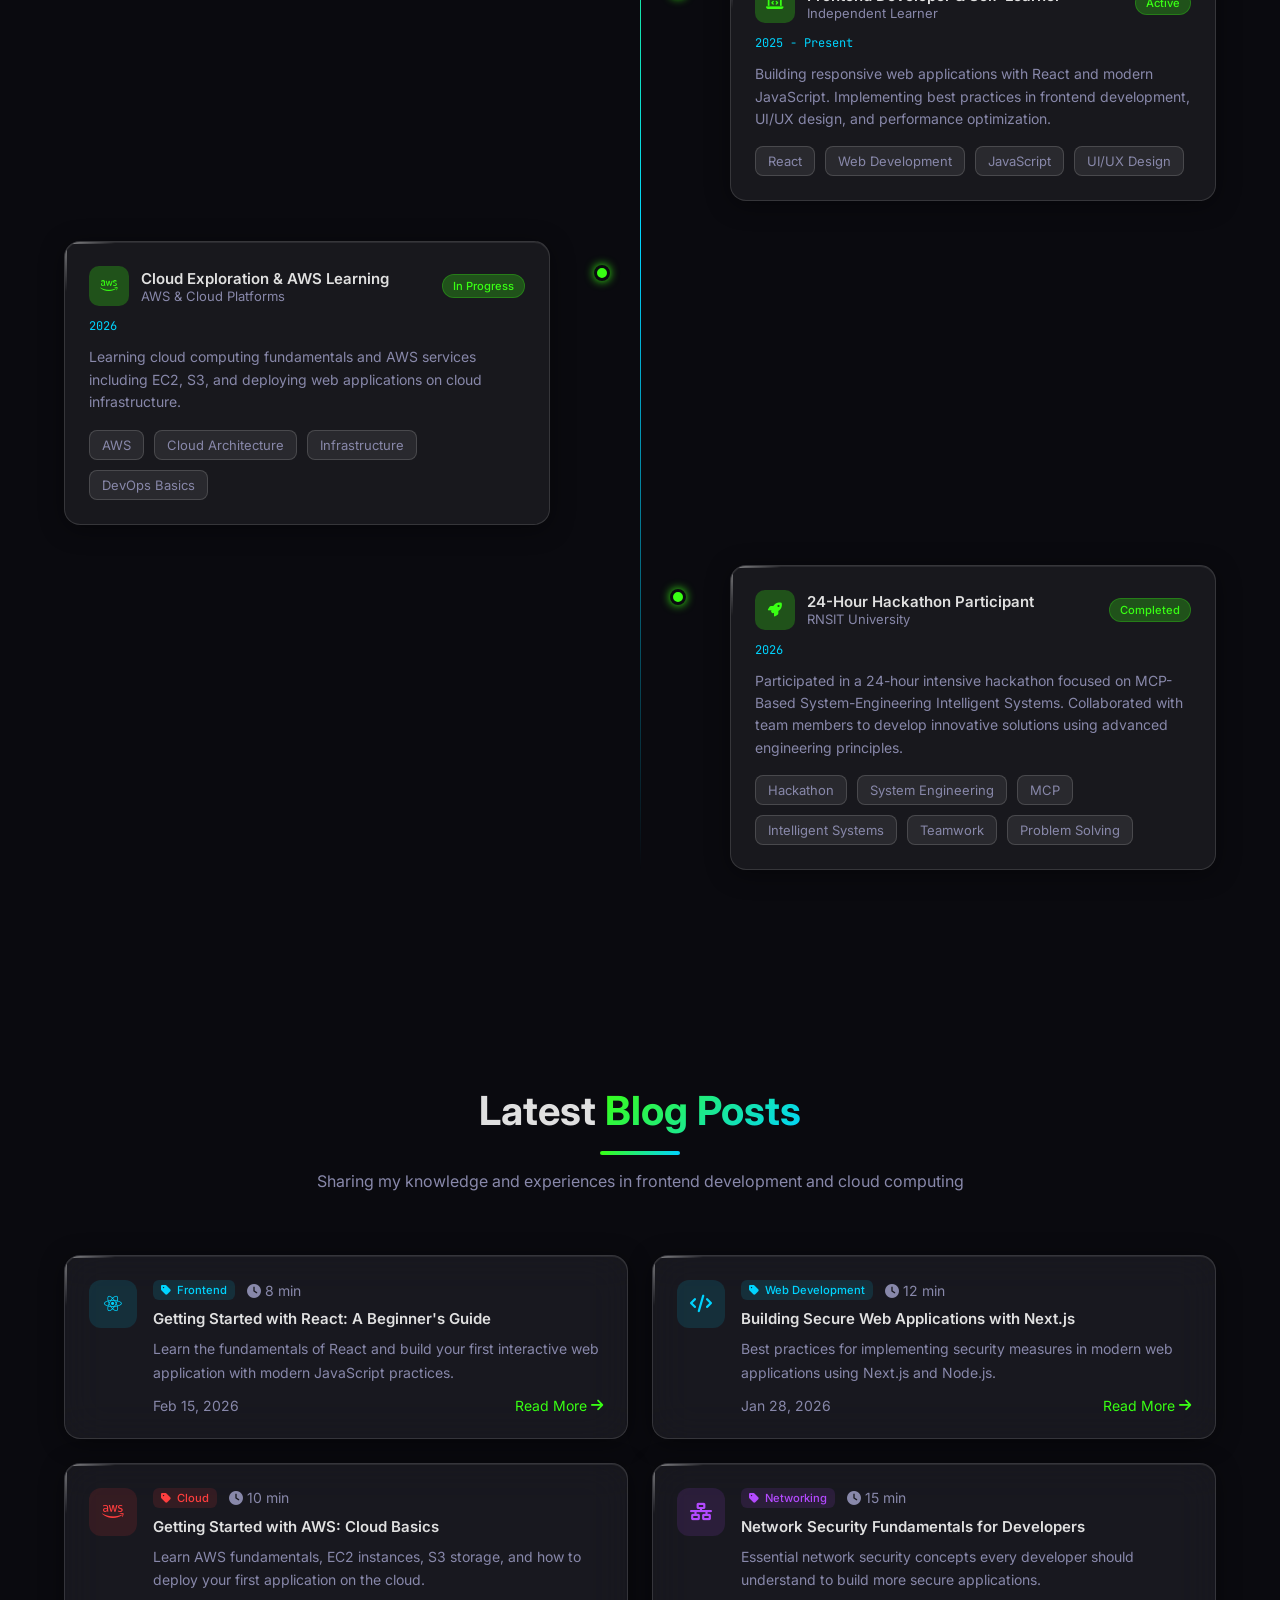
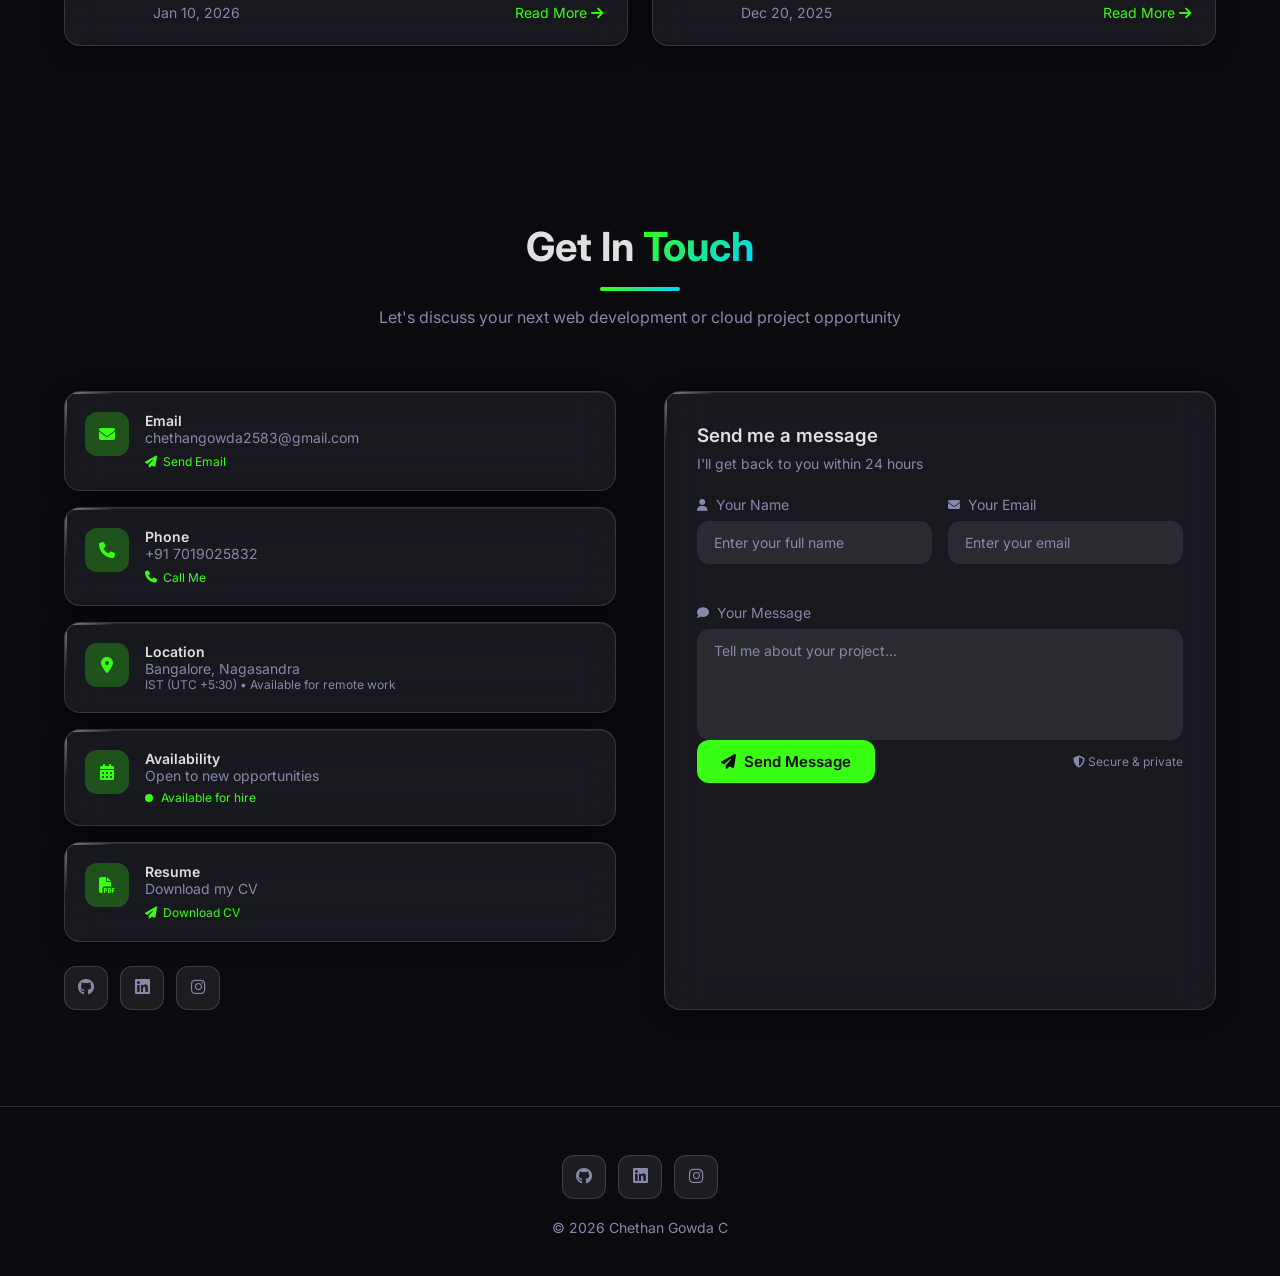
==== commit 76555746: "feat: add rotating 3D Rubik's cube near profile photo" ====
--- a/index.html
+++ b/index.html
@@ -128,6 +128,8 @@
         <div class="float-icon fi-2 float-anim" style="--fd:1s"><i class="fab fa-react"></i></div>
         <div class="float-icon fi-3 float-anim" style="--fd:2s"><i class="fab fa-aws"></i></div>
         <div class="float-icon fi-4 float-anim" style="--fd:1.5s"><i class="fab fa-python"></i></div>
+        <!-- 3D Cube -->
+        <canvas id="cube-canvas" class="cube-canvas"></canvas>
       </div>
     </div>
 
--- a/style.css
+++ b/style.css
@@ -20,8 +20,8 @@
   --light-text-muted: #666688;
   --radius: 16px;
   --radius-sm: 8px;
-  --glass-bg: rgba(255, 255, 255, 0.05);
-  --glass-border: rgba(255, 255, 255, 0.1);
+  --glass-bg: rgba(255, 255, 255, 0.08);
+  --glass-border: rgba(255, 255, 255, 0.15);
   --transition: 0.3s cubic-bezier(0.4, 0, 0.2, 1);
   /* Active theme defaults (dark) */
   --bg: var(--dark-bg);
@@ -103,23 +103,44 @@
 
 /* ===== GLASS ===== */
 .glass {
-  background: var(--glass-bg);
-  backdrop-filter: blur(20px);
-  -webkit-backdrop-filter: blur(20px);
-  border: 1px solid var(--glass-border);
+  background: rgba(255, 255, 255, 0.07);
+  backdrop-filter: blur(24px) saturate(180%);
+  -webkit-backdrop-filter: blur(24px) saturate(180%);
+  border: 1px solid rgba(255, 255, 255, 0.15);
   border-radius: var(--radius);
+  box-shadow: 0 8px 32px rgba(0, 0, 0, 0.4), inset 0 1px 0 rgba(255,255,255,0.1);
 }
 .glass-card {
-  background: var(--glass-bg);
-  backdrop-filter: blur(16px);
-  -webkit-backdrop-filter: blur(16px);
-  border: 1px solid var(--glass-border);
+  background: rgba(255, 255, 255, 0.06);
+  backdrop-filter: blur(20px) saturate(160%);
+  -webkit-backdrop-filter: blur(20px) saturate(160%);
+  border: 1px solid rgba(255, 255, 255, 0.13);
   border-radius: var(--radius);
+  box-shadow: 0 4px 24px rgba(0, 0, 0, 0.4), inset 0 1px 0 rgba(255,255,255,0.08);
   transition: border-color var(--transition), box-shadow var(--transition), transform var(--transition);
+  position: relative;
+  overflow: hidden;
+}
+/* Top-left corner accent */
+.glass-card::before {
+  content: '';
+  position: absolute;
+  top: 0; left: 0;
+  width: 50px; height: 2px;
+  background: linear-gradient(90deg, rgba(255,255,255,0.45), transparent);
+  pointer-events: none;
+}
+.glass-card::after {
+  content: '';
+  position: absolute;
+  top: 0; left: 0;
+  width: 2px; height: 50px;
+  background: linear-gradient(180deg, rgba(255,255,255,0.45), transparent);
+  pointer-events: none;
 }
 .glass-card:hover {
-  border-color: var(--neon-green-dim);
-  box-shadow: 0 0 30px var(--neon-green-dim);
+  border-color: rgba(255, 255, 255, 0.28);
+  box-shadow: 0 8px 40px rgba(0, 0, 0, 0.5), inset 0 1px 0 rgba(255,255,255,0.15);
   transform: translateY(-4px);
 }
 
@@ -170,11 +191,11 @@
 }
 #navbar.scrolled {
   padding: 12px 0;
-  background: var(--glass-bg);
-  backdrop-filter: blur(20px);
-  -webkit-backdrop-filter: blur(20px);
-  border-bottom: 1px solid var(--glass-border);
-  box-shadow: 0 4px 30px var(--neon-green-dim);
+  background: rgba(0, 0, 0, 0.55);
+  backdrop-filter: blur(24px) saturate(180%);
+  -webkit-backdrop-filter: blur(24px) saturate(180%);
+  border-bottom: 1px solid rgba(255,255,255,0.1);
+  box-shadow: 0 4px 30px rgba(0,0,0,0.4), inset 0 -1px 0 rgba(255,255,255,0.05);
 }
 .nav-inner {
   max-width: 1200px;
@@ -405,6 +426,18 @@
 .fi-4 { top: 33%; right: -6%; }
 .float-anim { animation: floatIcon 3s ease-in-out infinite; animation-delay: var(--fd, 0s); }
 @keyframes floatIcon { 0%, 100% { transform: translateY(0); } 50% { transform: translateY(-10px); } }
+
+/* 3D Cube */
+.cube-canvas {
+  position: absolute;
+  bottom: -60px;
+  right: -80px;
+  width: 160px;
+  height: 160px;
+  pointer-events: none;
+  z-index: 2;
+  filter: drop-shadow(0 0 18px rgba(255,255,255,0.15));
+}
 
 /* Scroll indicator */
 .scroll-indicator {
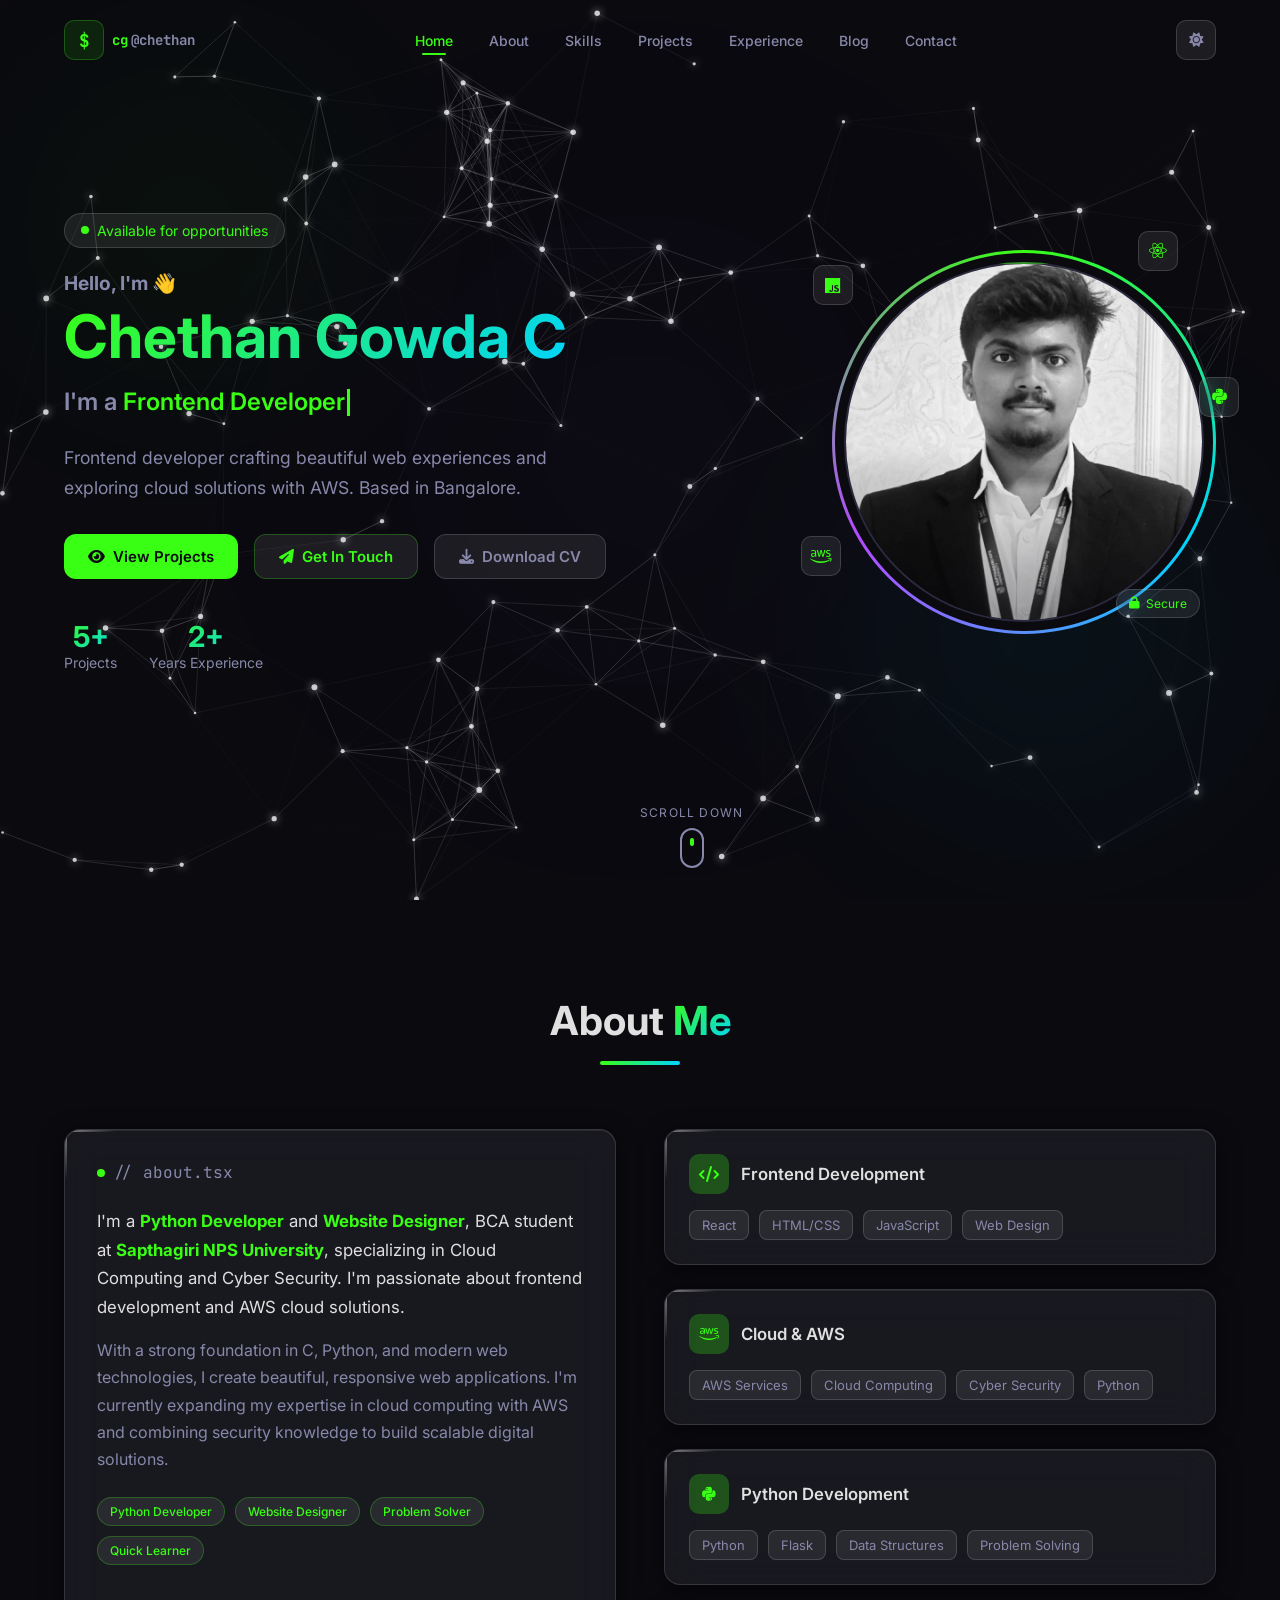
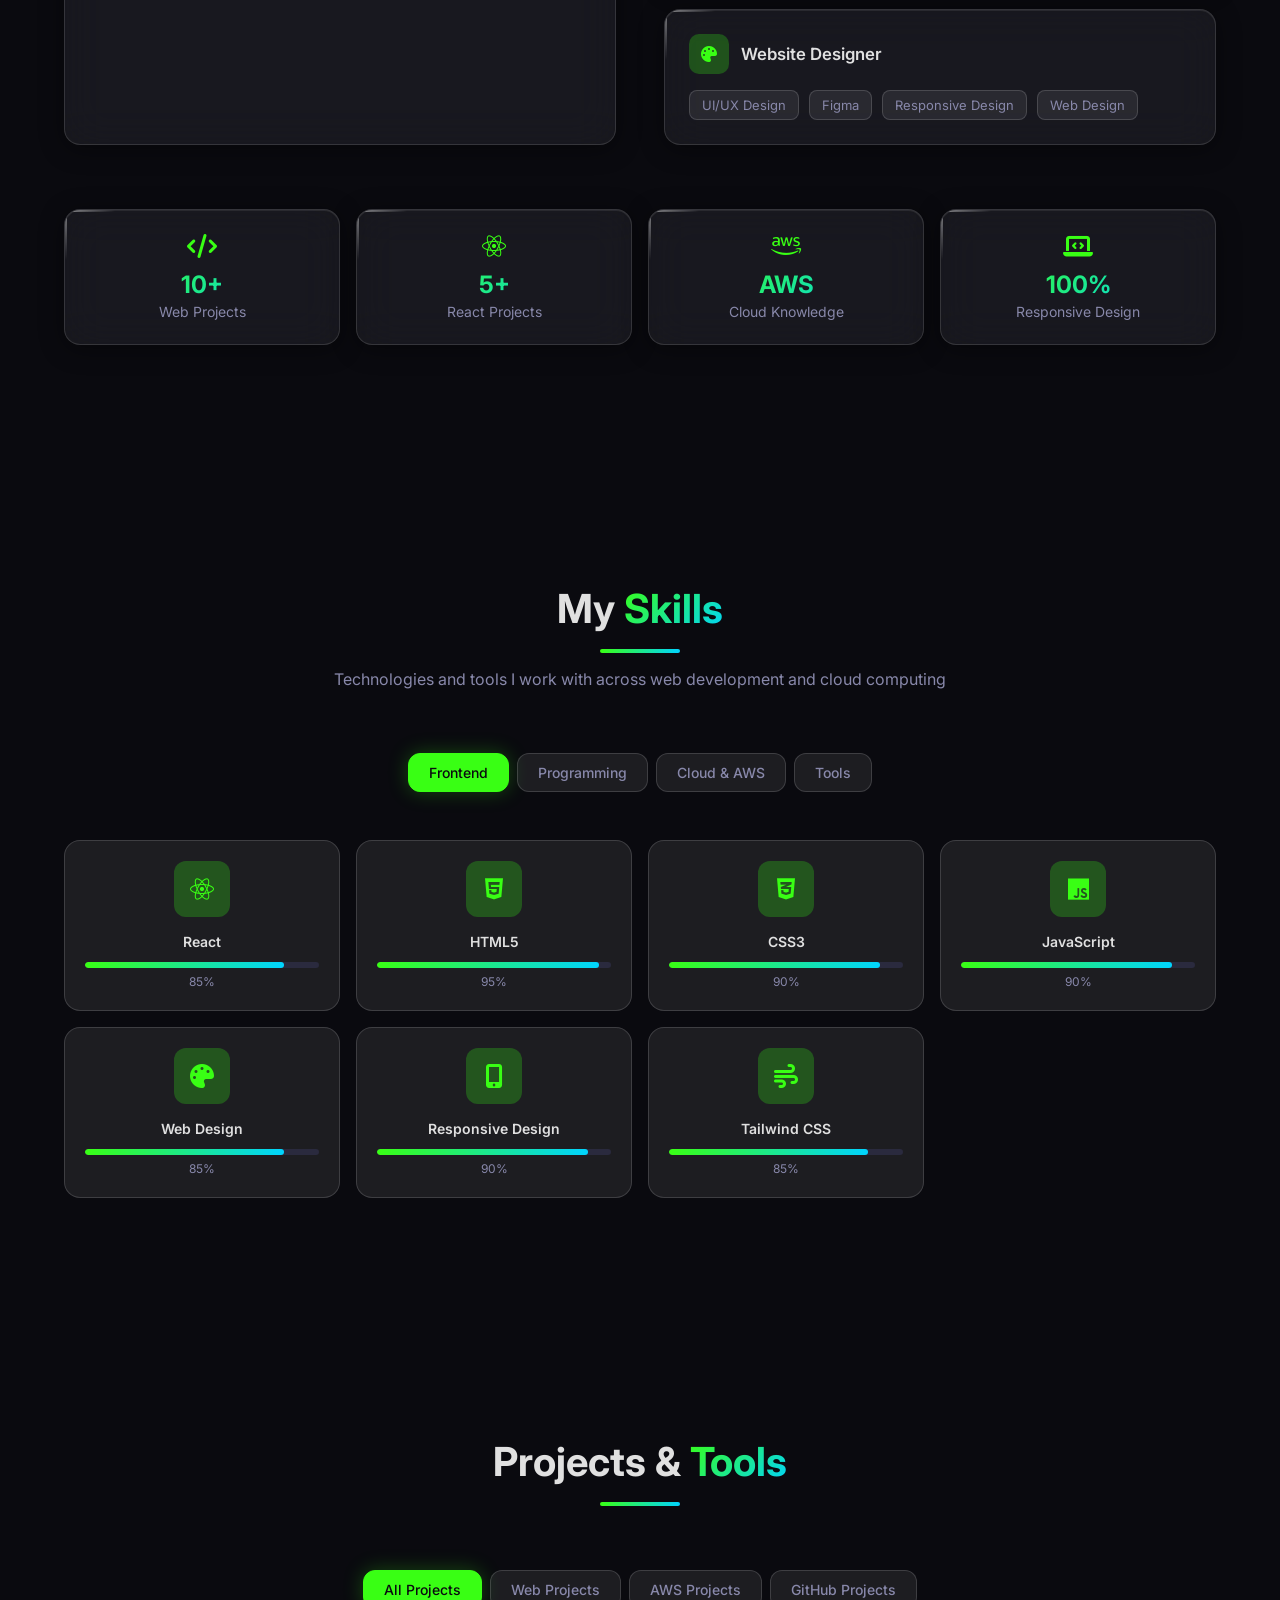
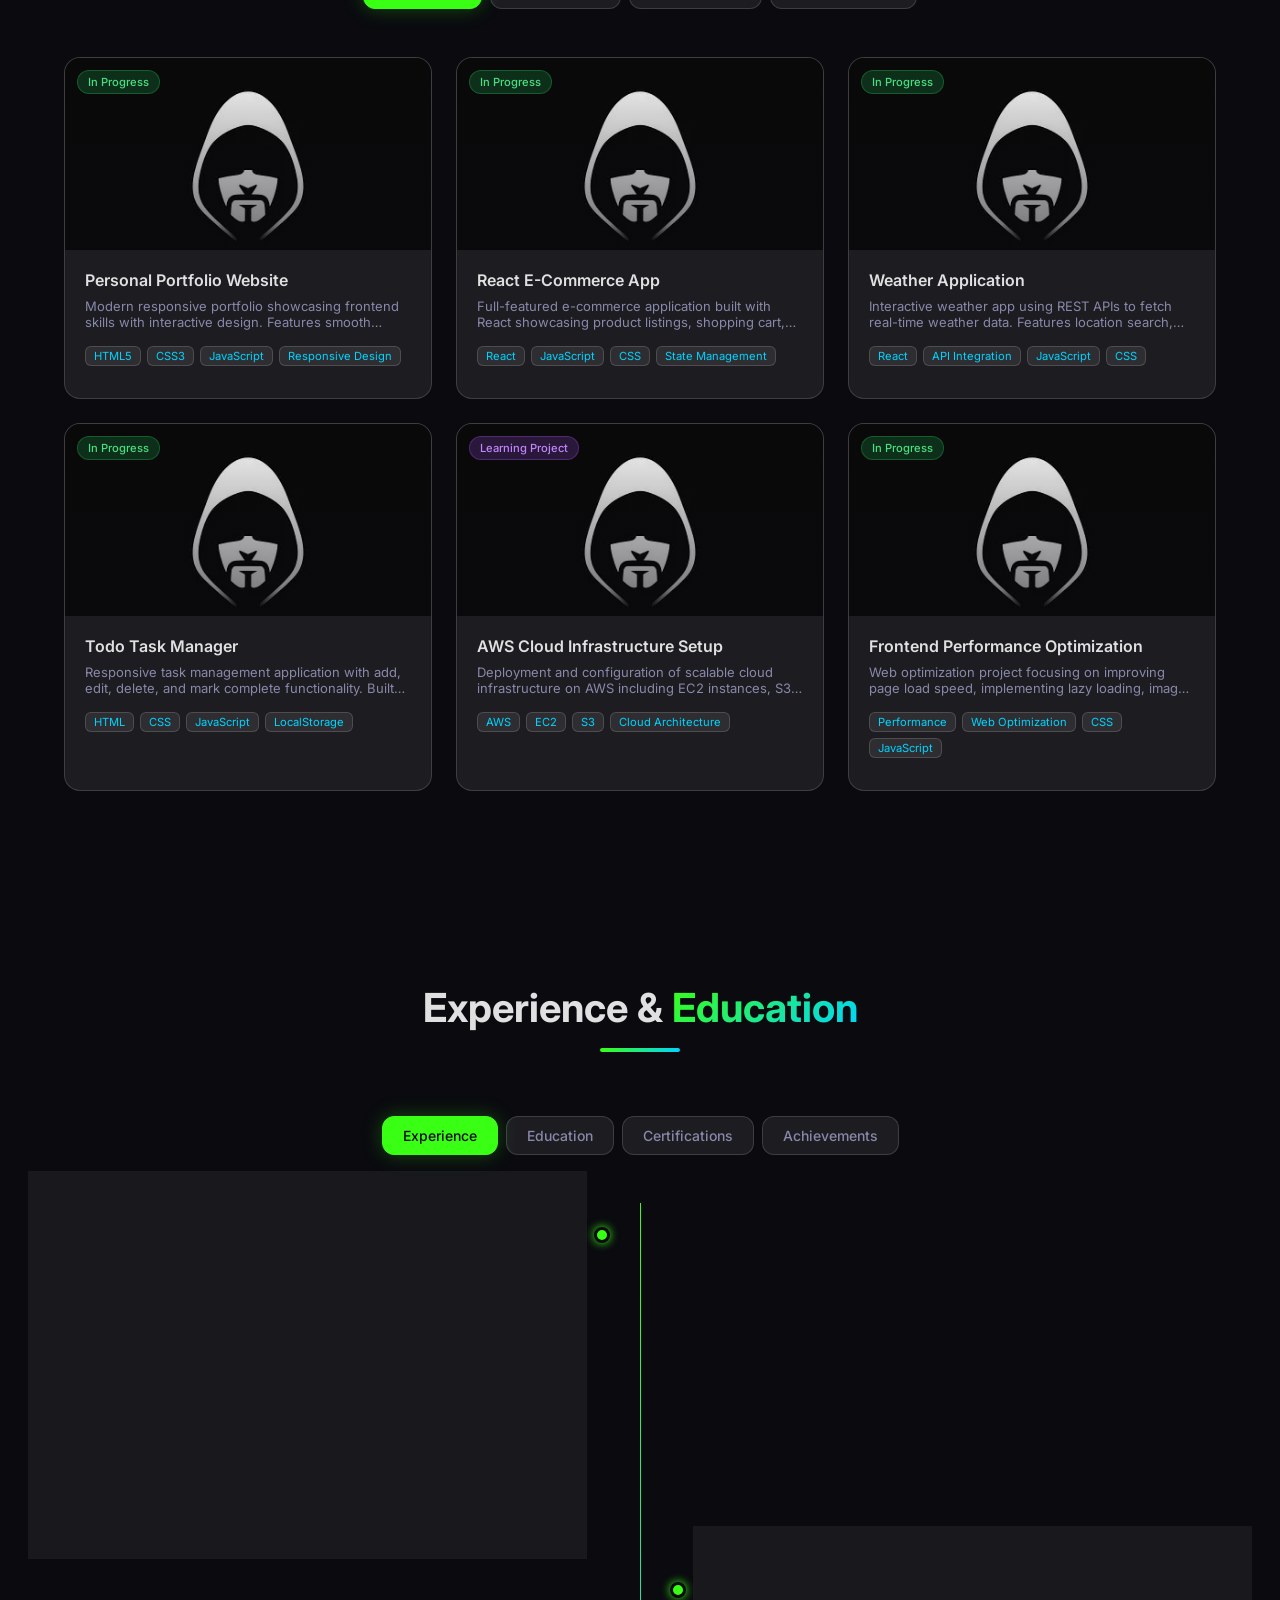
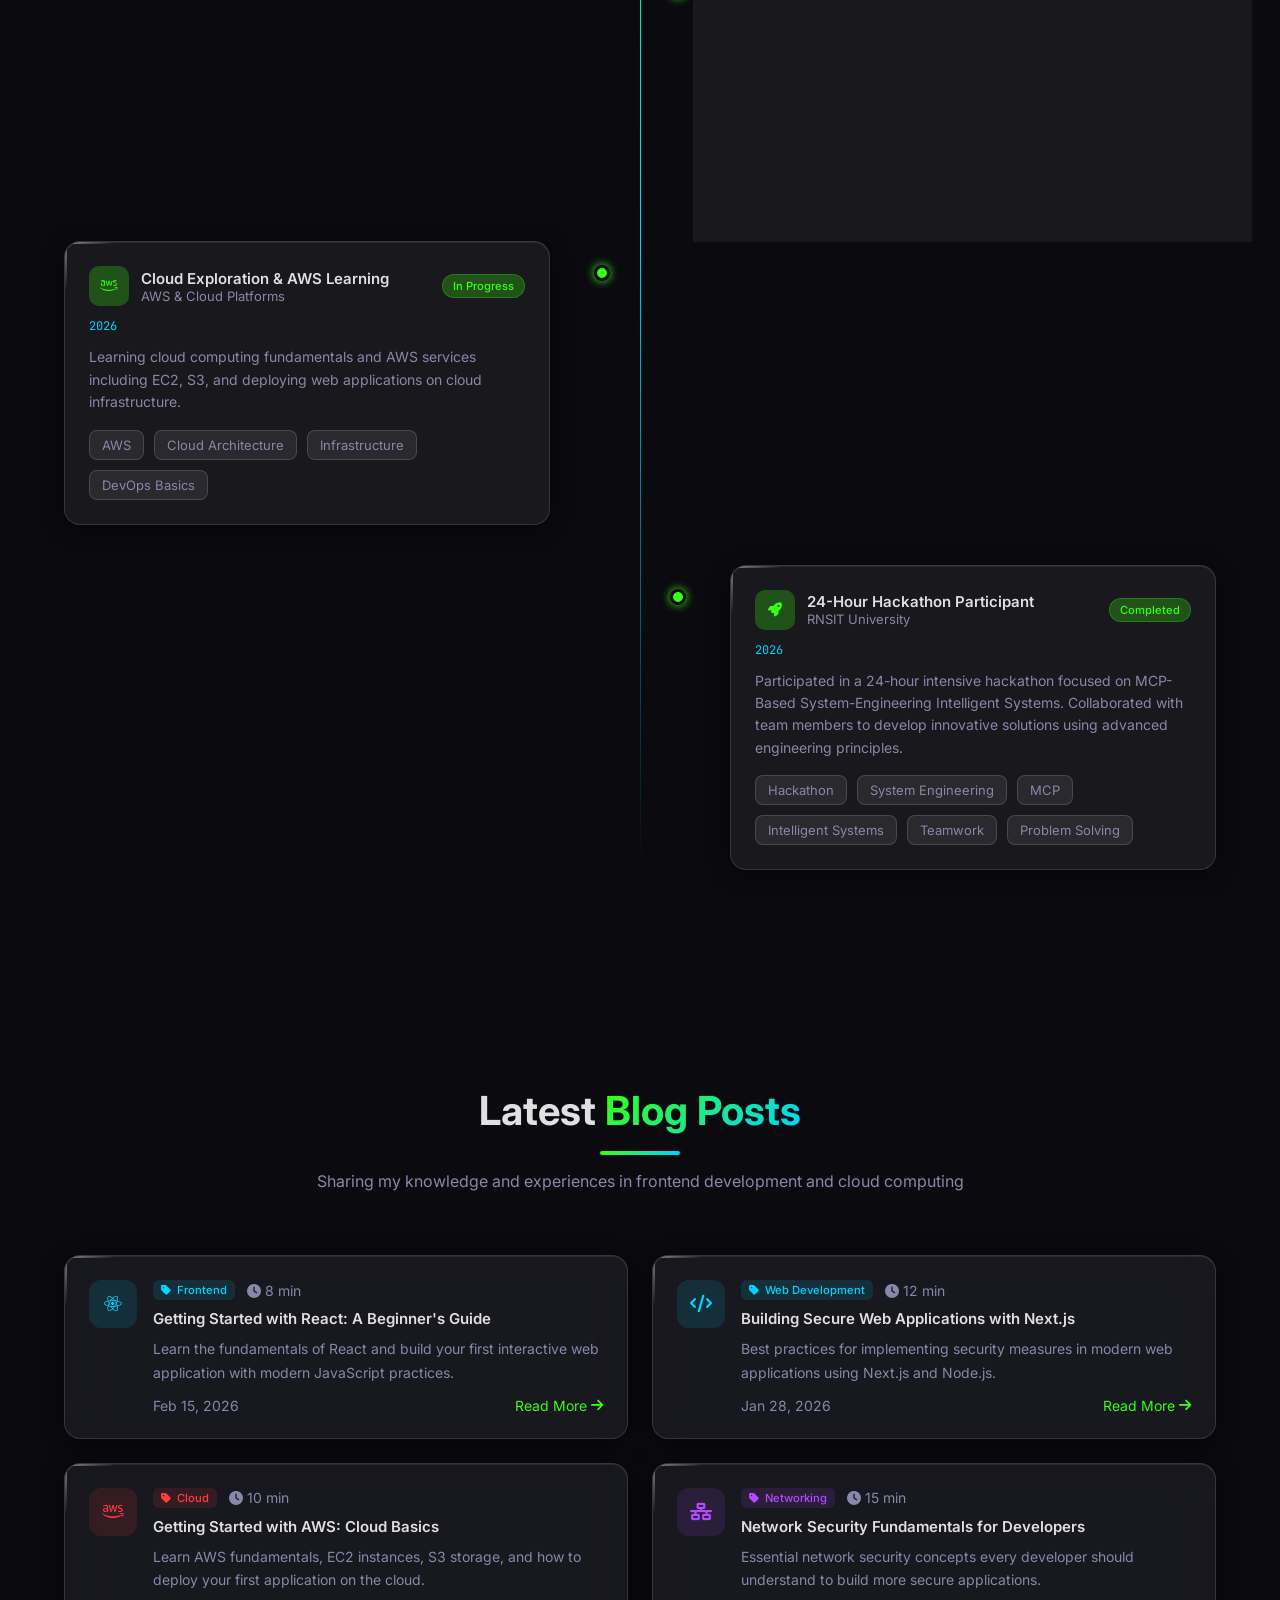
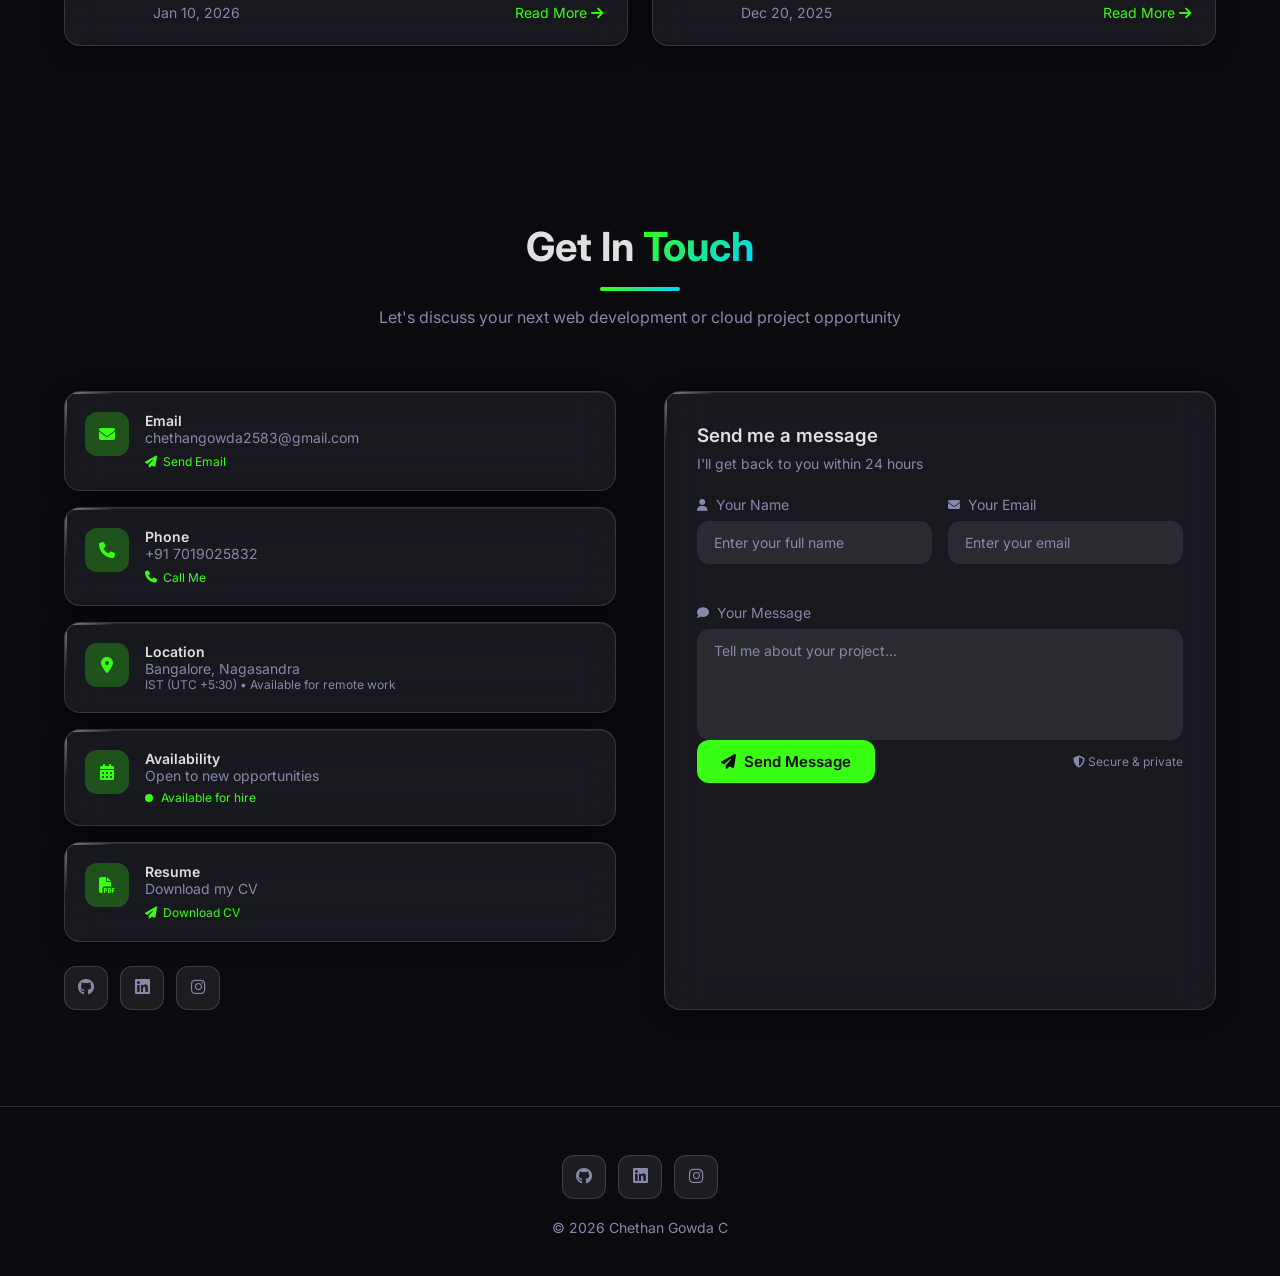
==== commit af2984c4: "remove: delete 3D cube from profile section" ====
--- a/index.html
+++ b/index.html
@@ -128,8 +128,6 @@
         <div class="float-icon fi-2 float-anim" style="--fd:1s"><i class="fab fa-react"></i></div>
         <div class="float-icon fi-3 float-anim" style="--fd:2s"><i class="fab fa-aws"></i></div>
         <div class="float-icon fi-4 float-anim" style="--fd:1.5s"><i class="fab fa-python"></i></div>
-        <!-- 3D Cube -->
-        <canvas id="cube-canvas" class="cube-canvas"></canvas>
       </div>
     </div>
 
--- a/style.css
+++ b/style.css
@@ -427,18 +427,6 @@
 .float-anim { animation: floatIcon 3s ease-in-out infinite; animation-delay: var(--fd, 0s); }
 @keyframes floatIcon { 0%, 100% { transform: translateY(0); } 50% { transform: translateY(-10px); } }
 
-/* 3D Cube */
-.cube-canvas {
-  position: absolute;
-  bottom: -60px;
-  right: -80px;
-  width: 160px;
-  height: 160px;
-  pointer-events: none;
-  z-index: 2;
-  filter: drop-shadow(0 0 18px rgba(255,255,255,0.15));
-}
-
 /* Scroll indicator */
 .scroll-indicator {
   position: absolute;
